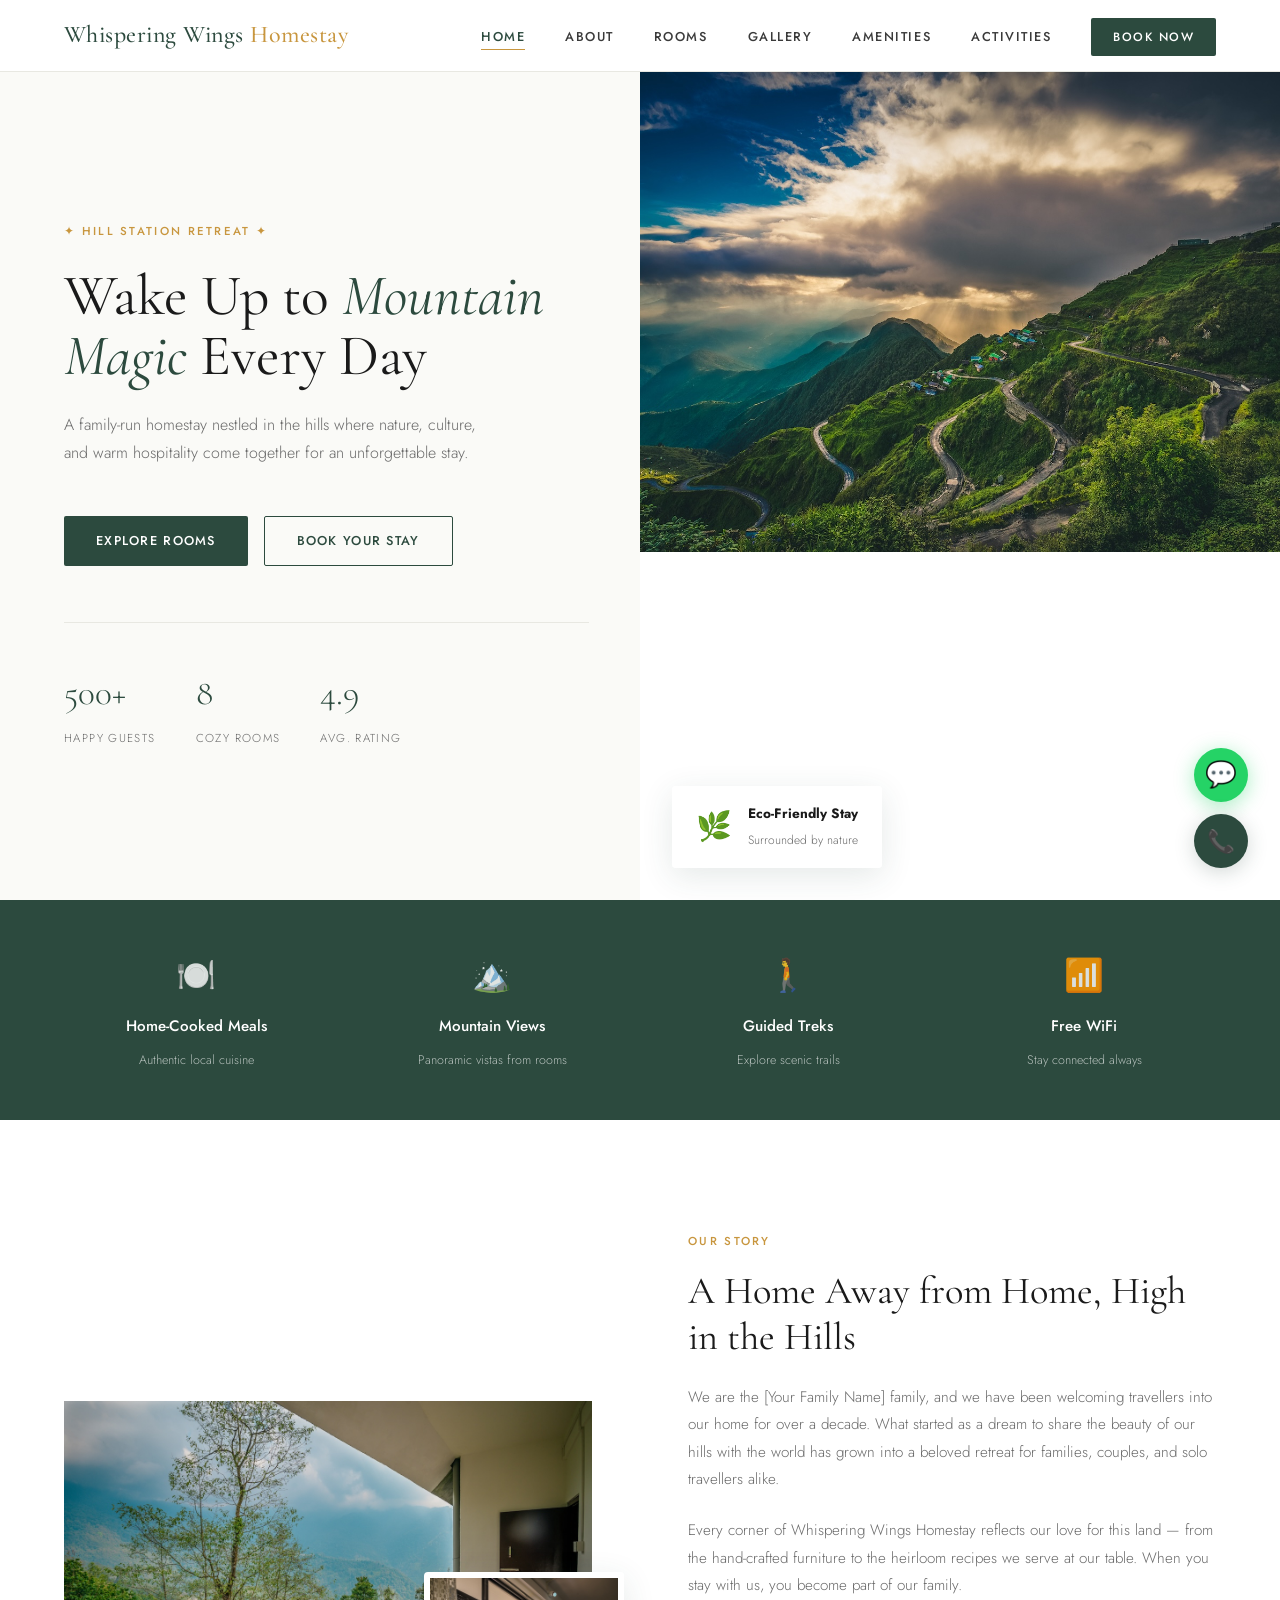
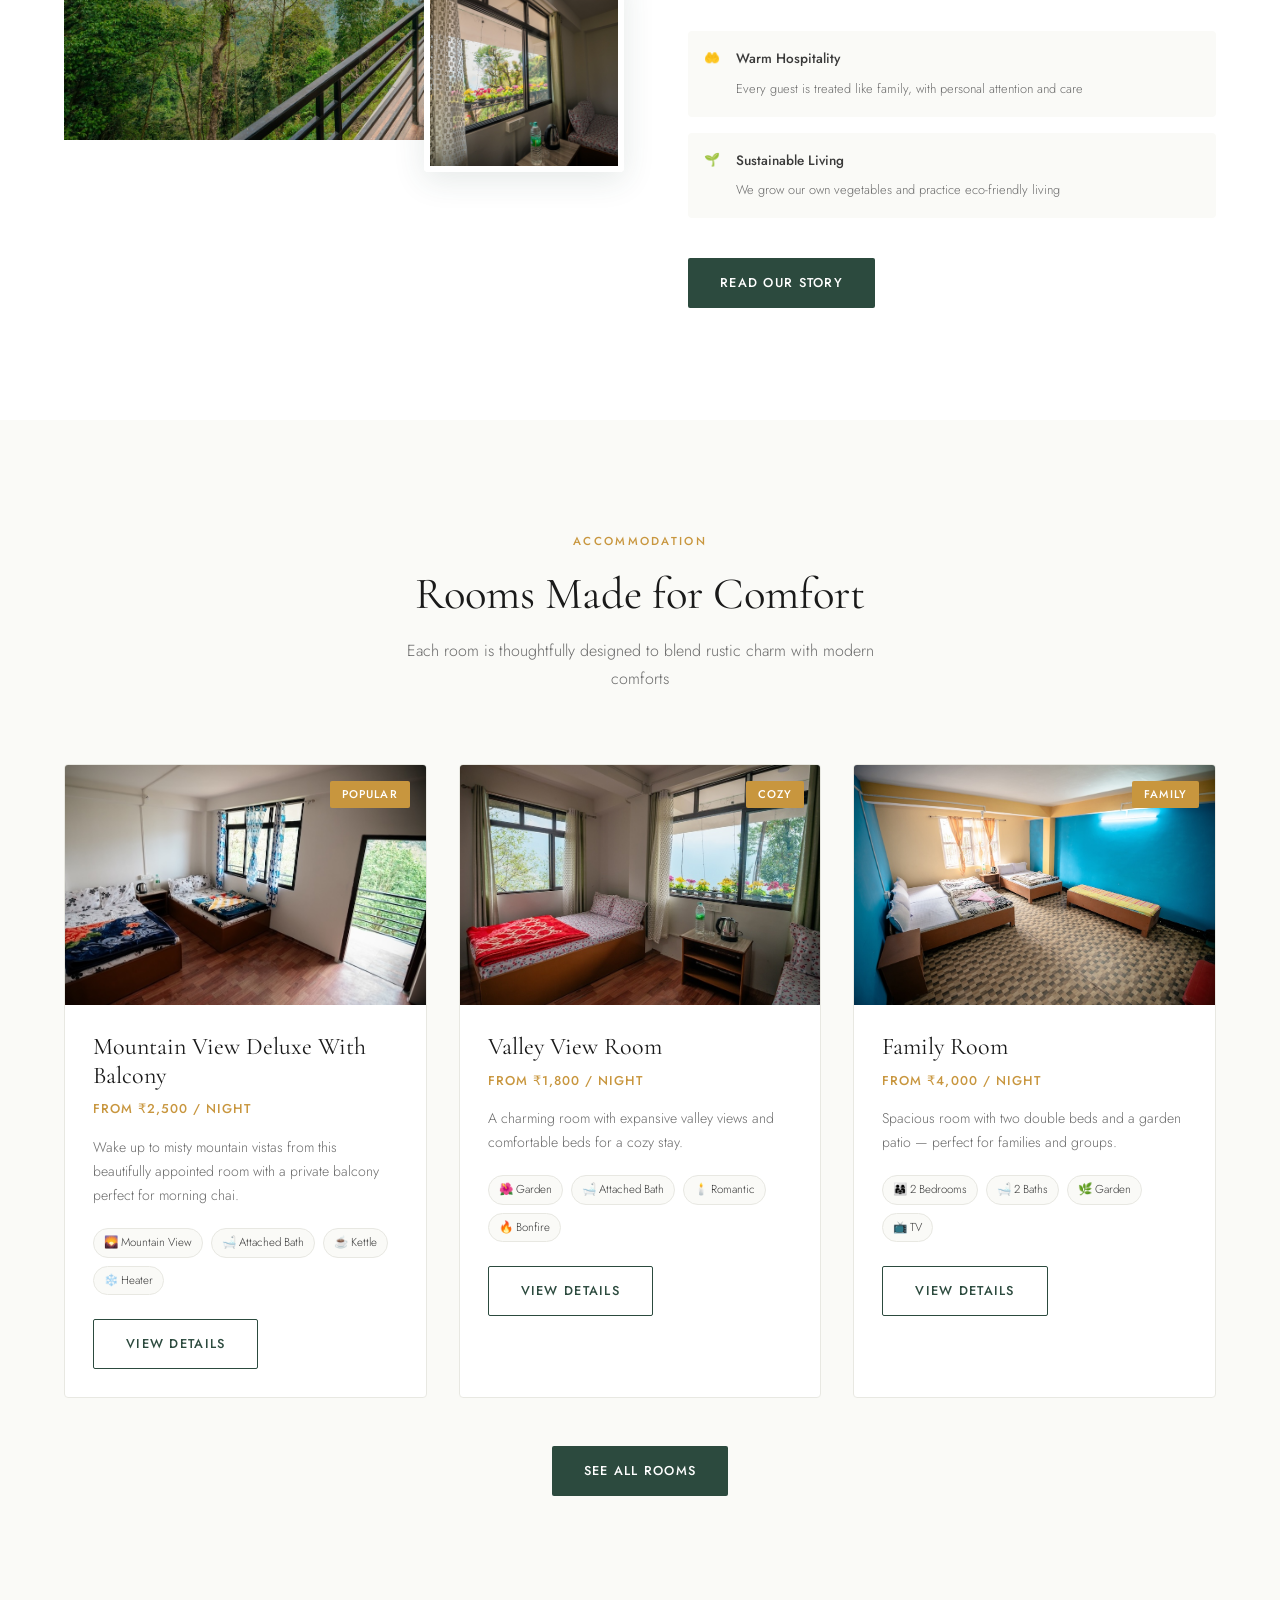
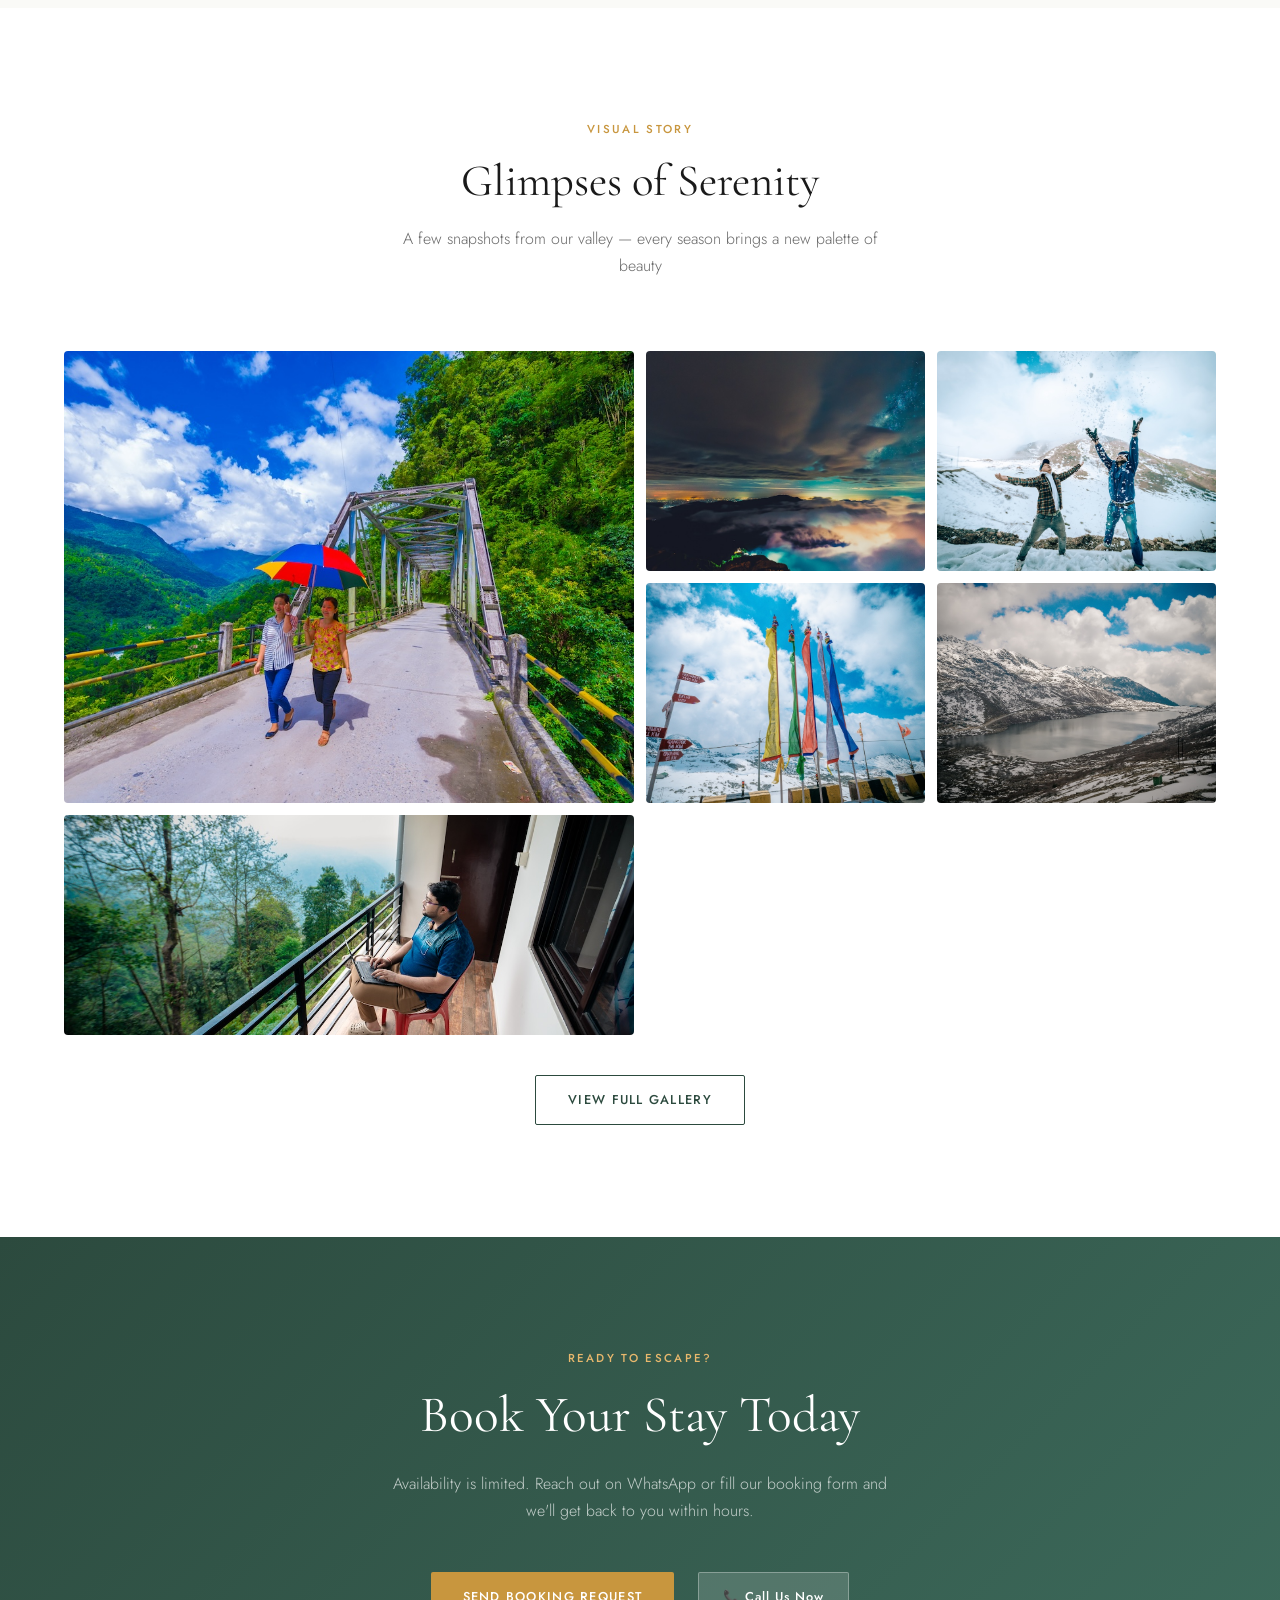
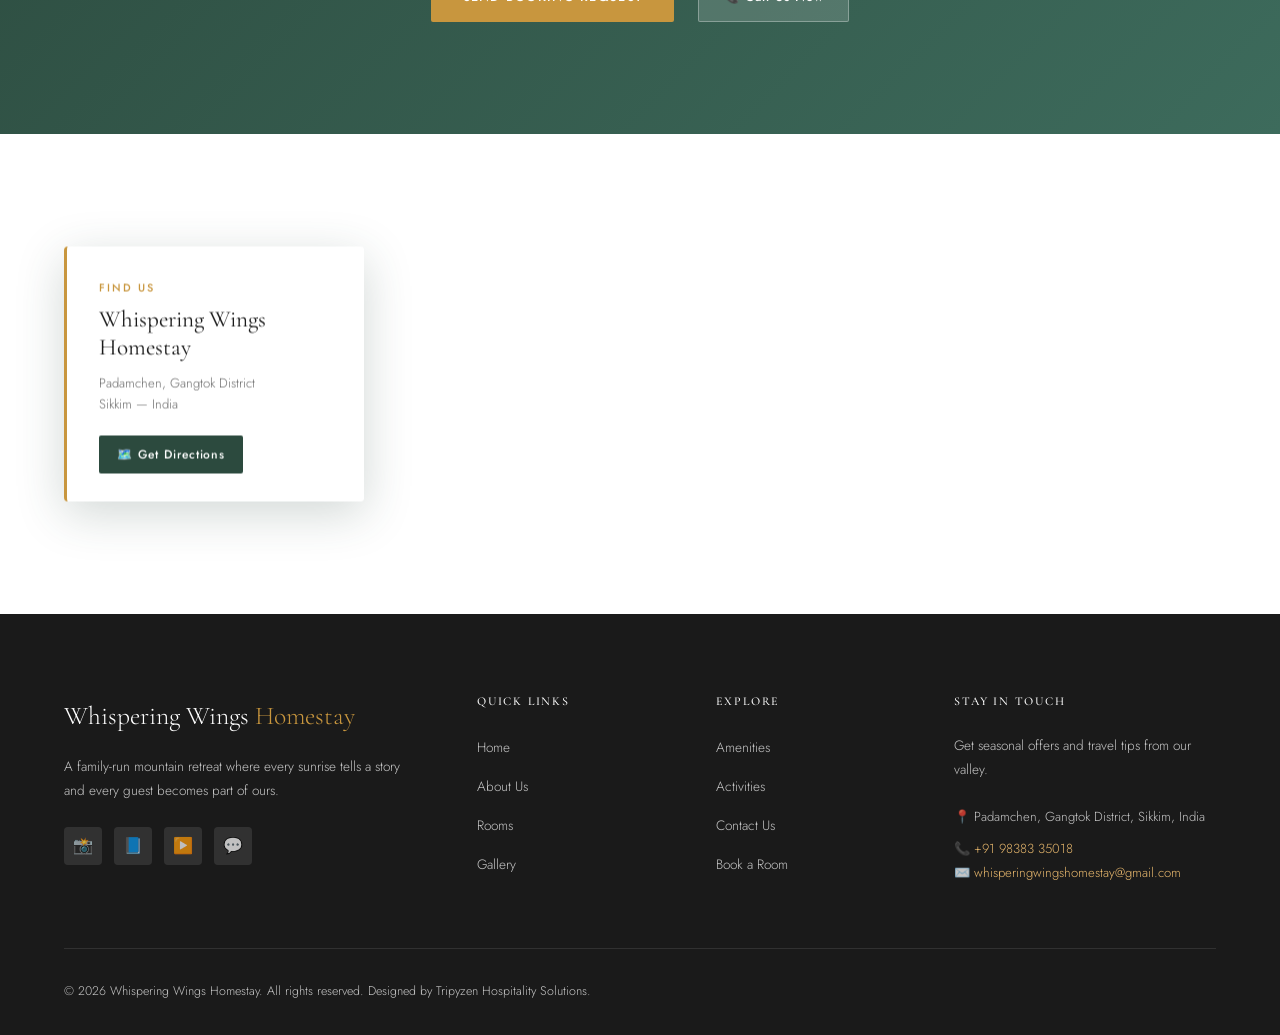
==== index.html @ ed96556e "Update index.html" ====
<!DOCTYPE html>
<html lang="en">
<head>
  <meta charset="UTF-8" />
  <meta name="viewport" content="width=device-width, initial-scale=1.0" />
  <title>Whispering Wings Homestay — Your Home in the Hills</title>
  <meta name="description" content="Experience the magic of hill living at Whispering Wings Homestay. Cozy rooms, home-cooked meals, and breathtaking mountain views await you." />
  <meta name="keywords" content="homestay, hill station, mountain accommodation, nature stay, peaceful getaway" />
  <meta property="og:title" content="Whispering Wings Homestay" />
  <meta property="og:description" content="Your perfect mountain escape. Authentic, warm, and unforgettable." />
  <link rel="stylesheet" href="css/style.css" /> 
  <link rel="icon" href="data:image/svg+xml,<svg xmlns='http://www.w3.org/2000/svg' viewBox='0 0 100 100'><text y='.9em' font-size='90'>🌿</text></svg>" />
  <!-- Leaflet CSS -->
  <link rel="stylesheet" href="https://unpkg.com/leaflet@1.9.4/dist/leaflet.css" />

  <style>
    /* ── MAP SECTION ── */
    .map-section {
      position: relative;
    }

    #homestay-map {
      width: 100%;
      height: 480px;
      display: block;
      z-index: 1;
    }

    /* Custom map overlay card */
    .map-info-card {
      position: absolute;
      top: 50%;
      left: 5%;
      transform: translateY(-50%);
      z-index: 800;
      background: rgba(255, 255, 255, 0.97);
      backdrop-filter: blur(12px);
      border-radius: 4px;
      padding: 2rem 2rem 1.75rem;
      box-shadow: 0 12px 48px rgba(44, 74, 62, 0.22);
      max-width: 300px;
      border-left: 3px solid #C8963E;
    }

    .map-info-card .eyebrow {
      font-size: 0.68rem;
      font-weight: 500;
      letter-spacing: 0.18em;
      text-transform: uppercase;
      color: #C8963E;
      margin-bottom: 0.6rem;
      display: block;
    }

    .map-info-card h3 {
      font-family: 'Cormorant Garamond', Georgia, serif;
      font-size: 1.45rem;
      color: #1A1A1A;
      margin-bottom: 0.6rem;
      line-height: 1.2;
    }

    .map-info-card p {
      font-size: 0.82rem;
      color: #6A6A6A;
      line-height: 1.65;
      margin-bottom: 1.25rem;
    }

    .map-directions-btn {
      display: inline-flex;
      align-items: center;
      gap: 0.4rem;
      background: #2C4A3E;
      color: white;
      padding: 9px 18px;
      border-radius: 2px;
      font-size: 0.75rem;
      font-weight: 500;
      letter-spacing: 0.08em;
      text-decoration: none;
      transition: background 0.2s, transform 0.2s;
    }
    .map-directions-btn:hover {
      background: #3D6B5C;
      transform: translateY(-1px);
    }

    /* Leaflet custom marker popup */
    .leaflet-popup-content-wrapper {
      border-radius: 4px !important;
      box-shadow: 0 8px 32px rgba(44,74,62,0.18) !important;
      padding: 0 !important;
    }
    .leaflet-popup-content {
      margin: 0 !important;
    }
    .custom-popup {
      padding: 1rem 1.25rem;
      font-family: 'Jost', sans-serif;
      min-width: 180px;
    }
    .custom-popup strong {
      display: block;
      font-size: 0.88rem;
      color: #2C4A3E;
      margin-bottom: 0.2rem;
    }
    .custom-popup span {
      font-size: 0.78rem;
      color: #6A6A6A;
    }
    .leaflet-popup-tip {
      background: white !important;
    }

    /* Tile filter for a warm, muted look */
    .leaflet-tile {
      filter: saturate(0.75) brightness(1.04) sepia(0.08);
    }

    @media (max-width: 600px) {
      #homestay-map { height: 420px; }
      .map-info-card {
        display: none;
        /*top: auto;
        bottom: 1.25rem;
        left: 50%;
        transform: translateX(-50%);
        max-width: calc(100% - 2.5rem);
        padding: 1.25rem 1.25rem 1.1rem;*/
      }
    }

    /* =====================================
      FIX ABOUT-ACCENT OVERFLOW ON MOBILE
      Add below your existing CSS
    ===================================== */

    @media (max-width: 900px){

      .about-grid{
        overflow:hidden;
      }

      .about-visual{
        position:relative;
        overflow:hidden;
      }

      .about-accent{
        right:1rem;          /* pull inside container */
        bottom:1rem;
        width:140px;
        height:140px;
        border-width:4px;
      }

    }

    @media (max-width: 700px){

      .about-accent{
        right:0.75rem;
        bottom:0.75rem;
        width:110px;
        height:110px;
      }

      .about-img-main,
      .about-visual img:first-child,
      .about-img-ph{
        height:380px;
        object-fit:cover;
      }

    }

    @media (max-width: 420px){

      .about-accent{
        width:95px;
        height:95px;
        right:0.5rem;
        bottom:0.5rem;
      }

    }
  </style>
</head>
<body>

<!-- NAV -->
<nav class="nav" id="main-nav">
  <a href="index.html" class="nav-logo">Whispering Wings <span>Homestay</span></a>
  <ul class="nav-links">
    <li><a href="index.html">Home</a></li>
    <li><a href="about.html">About</a></li>
    <li><a href="rooms.html">Rooms</a></li>
    <li><a href="gallery.html">Gallery</a></li>
    <li><a href="amenities.html">Amenities</a></li>
    <!-- <li><a href="reviews.html">Reviews</a></li> -->
    <li><a href="activities.html">Activities</a></li>
    <li><a href="contact.html" class="nav-cta">Book Now</a></li>
  </ul>
  <div class="hamburger" id="hamburger"><span></span><span></span><span></span></div>
</nav>

<div class="mobile-menu" id="mobile-menu">
  <a href="index.html">Home</a>
  <a href="about.html">About</a>
  <a href="rooms.html">Rooms</a>
  <a href="gallery.html">Gallery</a>
  <a href="amenities.html">Amenities</a>
  <!-- <a href="reviews.html">Reviews</a> -->
  <a href="activities.html">Activities</a>
  <a href="contact.html" class="mobile-cta">Book Now</a>
</div>

<!-- HERO -->
<section class="hero">
  <div class="hero-content">
    <p class="hero-eyebrow fade-up">✦ Hill Station Retreat ✦</p>
    <h1 class="hero-title fade-up fade-up-d1">
      Wake Up to <em>Mountain Magic</em> Every Day
    </h1>
    <p class="hero-subtitle fade-up fade-up-d2">
      A family-run homestay nestled in the hills where nature, culture, and warm hospitality come together for an unforgettable stay.
    </p>
    <div class="hero-actions fade-up fade-up-d3">
      <a href="rooms.html" class="btn-primary">Explore Rooms</a>
      <a href="contact.html" class="btn-outline">Book Your Stay</a>
    </div>
    <div class="hero-stats fade-up fade-up-d4">
      <div>
        <span class="hero-stat-num" data-count="500" data-suffix="+">500+</span>
        <span class="hero-stat-label">Happy Guests</span>
      </div>
      <div>
        <span class="hero-stat-num" data-count="8" data-suffix="">8</span>
        <span class="hero-stat-label">Cozy Rooms</span>
      </div>
      <div>
        <span class="hero-stat-num" data-count="4" data-suffix=".9">4.9</span>
        <span class="hero-stat-label">Avg. Rating</span>
      </div>
    </div>
  </div>
  <div class="hero-visual">
    <img src="images/AYN8872_small.jpg"></img>
    <!-- <div class="hero-img-placeholder">
      <span class="ph-icon">🏡</span>
      <p>HERO PHOTO — Add your best property shot here</p>
      <p style="font-size:0.72rem;opacity:0.4;">Recommended: 1200×900px landscape</p>
    </div> -->
    <div class="hero-badge">
      <span class="hero-badge-icon">🌿</span>
      <div class="hero-badge-text">
        <strong>Eco-Friendly Stay</strong>
        <span>Surrounded by nature</span>
      </div>
    </div>
  </div>
</section>

<!-- FEATURES STRIP -->
<div class="features-strip">
  <div class="features-grid">
    <div class="feature-item">
      <div class="f-icon">🍽️</div>
      <strong>Home-Cooked Meals</strong>
      <span>Authentic local cuisine</span>
    </div>
    <div class="feature-item">
      <div class="f-icon">🏔️</div>
      <strong>Mountain Views</strong>
      <span>Panoramic vistas from rooms</span>
    </div>
    <div class="feature-item">
      <div class="f-icon">🚶</div>
      <strong>Guided Treks</strong>
      <span>Explore scenic trails</span>
    </div>
    <div class="feature-item">
      <div class="f-icon">📶</div>
      <strong>Free WiFi</strong>
      <span>Stay connected always</span>
    </div>
  </div>
</div>

<!-- ABOUT SNIPPET -->
<section class="section">
  <div class="about-grid container">
    <div class="about-visual reveal">
      <img src="images/DSC_1770_small.jpg"></img>
      <div class="about-accent">
       <div class="about-accent-ph">
          <img src="images/BALCONY_VIEW_small.jpg"></img>
        </div>
      </div>
    </div>
    <div class="about-content reveal">
      <span class="section-eyebrow">Our Story</span>
      <h2>A Home Away from Home, High in the Hills</h2>
      <p>We are the [Your Family Name] family, and we have been welcoming travellers into our home for over a decade. What started as a dream to share the beauty of our hills with the world has grown into a beloved retreat for families, couples, and solo travellers alike.</p>
      <p>Every corner of Whispering Wings Homestay reflects our love for this land — from the hand-crafted furniture to the heirloom recipes we serve at our table. When you stay with us, you become part of our family.</p>
      <div class="about-values">
        <div class="about-value">
          <span class="about-value-icon">🤲</span>
          <div>
            <strong>Warm Hospitality</strong>
            <span>Every guest is treated like family, with personal attention and care</span>
          </div>
        </div>
        <div class="about-value">
          <span class="about-value-icon">🌱</span>
          <div>
            <strong>Sustainable Living</strong>
            <span>We grow our own vegetables and practice eco-friendly living</span>
          </div>
        </div>
      </div>
      <div style="margin-top:2.5rem;">
        <a href="about.html" class="btn-primary">Read Our Story</a>
      </div>
    </div>
  </div>
</section>

<!-- ROOMS PREVIEW -->
<section class="section section-alt">
  <div class="container">
    <div class="section-header reveal">
      <span class="section-eyebrow">Accommodation</span>
      <h2 class="section-title">Rooms Made for Comfort</h2>
      <p class="section-subtitle">Each room is thoughtfully designed to blend rustic charm with modern comforts</p>
    </div>
    <div class="rooms-grid">
      <div class="room-card reveal">
        <div class="room-img">
          <div class="room-placeholder">
            <!-- <span class="ph-icon">🛏️</span> -->
            <img src="images/DSC_1753_small.jpg"></img>
            <!-- <p>ROOM PHOTO</p> -->
          </div>
          <span class="room-tag">Popular</span>
        </div>
        <div class="room-info">
          <h3>Mountain View Deluxe With Balcony</h3>
          <p class="room-price">FROM ₹2,500 / NIGHT</p>
          <p>Wake up to misty mountain vistas from this beautifully appointed room with a private balcony perfect for morning chai.</p>
          <div class="room-amenities">
            <span>🌄 Mountain View</span><span>🛁 Attached Bath</span><span>☕ Kettle</span><span>❄️ Heater</span>
          </div>
          <a href="rooms.html" class="btn-outline">View Details</a>
        </div>
      </div>
      <div class="room-card reveal">
        <div class="room-img">
          <div class="room-placeholder">
            <!-- <span class="ph-icon">🛏️</span>
            <p>ROOM PHOTO</p> -->
            <img src="images/DSC_1723_small.jpg"></img>
          </div>
          <span class="room-tag">Cozy</span>
        </div>
        <div class="room-info">
          <h3>Valley View Room</h3>
          <p class="room-price">FROM ₹1,800 / NIGHT</p>
          <p>A charming room with expansive valley views and comfortable beds for a cozy stay.</p>
          <div class="room-amenities">
            <span>🌺 Garden</span><span>🛁 Attached Bath</span><span>🕯️ Romantic</span><span>🔥 Bonfire</span>
          </div>
          <a href="rooms.html" class="btn-outline">View Details</a>
        </div>
      </div>
      <div class="room-card reveal">
        <div class="room-img">
          <div class="room-placeholder">
            <!-- <span class="ph-icon">🛏️</span><p>ROOM PHOTO</p> -->
            <img src="images/DSC_1641_small.jpg"></img>
          </div>
          <span class="room-tag">Family</span>
        </div>
        <div class="room-info">
          <h3>Family Room</h3>
          <p class="room-price">FROM ₹4,000 / NIGHT</p>
          <p>Spacious room with two double beds and a garden patio — perfect for families and groups.</p>
          <div class="room-amenities">
            <span>👨‍👩‍👧 2 Bedrooms</span><span>🛁 2 Baths</span><span>🌿 Garden</span><span>📺 TV</span>
          </div>
          <a href="rooms.html" class="btn-outline">View Details</a>
        </div>
      </div>
      
    </div>
    <div style="text-align:center; margin-top:3rem;">
      <a href="rooms.html" class="btn-primary">See All Rooms</a>
    </div>
  </div>
</section>

<!-- GALLERY PREVIEW -->
<section class="section">
  <div class="container">
    <div class="section-header reveal">
      <span class="section-eyebrow">Visual Story</span>
      <h2 class="section-title">Glimpses of Serenity</h2>
      <p class="section-subtitle">A few snapshots from our valley — every season brings a new palette of beauty</p>
    </div>
    <div class="gallery-grid">
      <div class="gallery-item">
        <div class="gallery-ph">
          <!-- <span class="ph-icon">🌄</span><p>HERO LANDSCAPE</p> -->
          <img src ="images/gallery/AYN8472_small.jpg.jpeg" />
        </div>
        <div class="gallery-overlay">
          <span class="gallery-overlay-icon">🔍</span>
        </div>
      </div>
      <div class="gallery-item">
        <div class="gallery-ph">
          <!-- <span class="ph-icon">🏡</span><p>PROPERTY EXTERIOR</p> -->
          <img src ="images/gallery/AYN8914_small.jpg.jpeg" />
        </div>
        <div class="gallery-overlay"><span class="gallery-overlay-icon">🔍</span></div>
      </div>
      <div class="gallery-item">
        <div class="gallery-ph">
          <!-- <span class="ph-icon">🛏️</span><p>ROOM INTERIOR</p> -->
          <img src ="images/gallery/DSC_1856_small.jpg.jpeg" />
        </div>
        <div class="gallery-overlay"><span class="gallery-overlay-icon">🔍</span></div>
      </div>
      <div class="gallery-item">
        <div class="gallery-ph">
          <!-- <span class="ph-icon">🍽️</span><p>FOOD & DINING</p> -->
          <img src ="images/gallery/DSC_1906_small.jpg.jpeg" />
        </div>
        <div class="gallery-overlay"><span class="gallery-overlay-icon">🔍</span></div>
      </div>
      <div class="gallery-item">
        <div class="gallery-ph">
          <!-- <span class="ph-icon">🌿</span><p>GARDEN & NATURE</p> -->
          <img src ="images/gallery/elephant lake or kupup lake_small.jpg.jpeg" />
        </div>
        <div class="gallery-overlay"><span class="gallery-overlay-icon">🔍</span></div>
      </div>
      <div class="gallery-item">
        <div class="gallery-ph">
          <!-- <span class="ph-icon">🌅</span><p>SUNSET VIEW</p> -->
          <img src ="images/gallery/WORK FROM MOUNTAINS_small.jpg.jpeg" />
        </div>
        <div class="gallery-overlay"><span class="gallery-overlay-icon">🔍</span></div>
      </div>
    </div>
    <div style="text-align:center; margin-top:2.5rem;">
      <a href="gallery.html" class="btn-outline">View Full Gallery</a>
    </div>
  </div>
</section>

<!-- VIDEO SECTION -->
<!-- <section class="video-section">
  <div class="video-header reveal">
    <span class="section-eyebrow">Experience Us</span>
    <h2 class="section-title">See the Magic for Yourself</h2>
    <p class="section-subtitle">Watch our property tour and guest experiences — let the views speak for themselves</p>
  </div>
  <div class="video-grid container" style="margin-top:3rem;">
    <div class="video-item reveal" onclick="openVideo('YOUR_YOUTUBE_VIDEO_URL_HERE')">
      <div class="video-thumb" style="min-height:340px;">
        <div class="play-btn">▶</div>
        <span class="video-label">PROPERTY TOUR VIDEO THUMBNAIL</span>
      </div>
      <div class="video-title">🎬 Full Property Tour — Whispering Wings Homestay</div>
    </div>
    <div class="video-item reveal" onclick="openVideo('YOUR_YOUTUBE_VIDEO_URL_HERE')">
      <div class="video-thumb">
        <div class="play-btn" style="width:48px;height:48px;font-size:1.1rem;">▶</div>
        <span class="video-label" style="font-size:0.65rem;">GUEST TESTIMONIAL</span>
      </div>
      <div class="video-title">💬 Guest Experience Stories</div>
    </div>
    <div class="video-item reveal" onclick="openVideo('YOUR_YOUTUBE_VIDEO_URL_HERE')">
      <div class="video-thumb">
        <div class="play-btn" style="width:48px;height:48px;font-size:1.1rem;">▶</div>
        <span class="video-label" style="font-size:0.65rem;">TREKKING VIDEO</span>
      </div>
      <div class="video-title">🏔️ Trekking & Activities</div>
    </div>
    <div class="video-item reveal" onclick="openVideo('YOUR_YOUTUBE_VIDEO_URL_HERE')">
      <div class="video-thumb">
        <div class="play-btn" style="width:48px;height:48px;font-size:1.1rem;">▶</div>
        <span class="video-label" style="font-size:0.65rem;">SEASONAL REEL</span>
      </div>
      <div class="video-title">🌸 Seasons of the Valley</div>
    </div>
  </div>
</section> -->

<!-- REVIEW SNIPPET -->
<!-- <section class="section section-alt">
  <div class="container">
    <div class="section-header reveal">
      <span class="section-eyebrow">Testimonials</span>
      <h2 class="section-title">What Our Guests Say</h2>
    </div>
    <div class="reviews-grid">
      <div class="review-card reveal">
        <div class="stars">★★★★★</div>
        <p class="review-text">Absolutely magical. The views from our room took our breath away every single morning. The family was incredibly warm and the food was some of the best we've had anywhere in India.</p>
        <div class="review-author">
          <div class="reviewer-avatar">P</div>
          <div>
            <div class="reviewer-name">Priya & Rahul Sharma</div>
            <div class="reviewer-location">📍 Mumbai</div>
          </div>
        </div>
      </div>
      <div class="rating-summary reveal">
        <div class="big-num">4.9</div>
        <div class="stars">★★★★★</div>
        <p>Average Rating</p>
        <p style="margin-top:0.5rem; font-size:0.8rem;">Based on 200+ reviews across Google, TripAdvisor & Booking.com</p>
        <a href="reviews.html" class="btn-outline" style="margin-top:1.5rem; border-color:rgba(255,255,255,0.4); color:white;">Read All Reviews</a>
      </div>
      <div class="review-card reveal">
        <div class="stars">★★★★★</div>
        <p class="review-text">We've stayed at many homestays but this one stands apart. The peace, the food, the hosts — everything was perfect. Already planning our next visit. This place has our hearts!</p>
        <div class="review-author">
          <div class="reviewer-avatar">A</div>
          <div>
            <div class="reviewer-name">Arun Krishnamurthy</div>
            <div class="reviewer-location">📍 Bangalore</div>
          </div>
        </div>
      </div>
    </div>
  </div>
</section> -->

<!-- CTA SECTION -->
<section class="section" style="background: linear-gradient(135deg, var(--forest) 0%, var(--forest-light) 100%); text-align:center;">
  <div class="container">
    <span class="section-eyebrow" style="color:var(--gold-light);">Ready to Escape?</span>
    <h2 class="section-title" style="color:white; font-size: clamp(2.2rem, 4vw, 3.5rem); margin-bottom:1.5rem;">Book Your Stay Today</h2>
    <p style="color:rgba(255,255,255,0.7); max-width:500px; margin:0 auto 3rem; font-size:1rem;">Availability is limited. Reach out on WhatsApp or fill our booking form and we'll get back to you within hours.</p>
    <div style="display:flex; gap:1.5rem; justify-content:center; flex-wrap:wrap;">
      <a href="contact.html" class="btn-primary" style="background:var(--gold); border-color:var(--gold);">Send Booking Request</a>
      <a href="tel:+919838335018" class="wa-btn" style="background:rgba(255,255,255,0.15); border:1px solid rgba(255,255,255,0.3);">📞 Call Us Now</a>
    </div>
  </div>
</section>

<!-- MAP -->
<!-- <section class="map-section">
  <div class="map-placeholder" onclick="window.open('https://maps.google.com/?q=YOUR+HOMESTAY+LOCATION', '_blank')">
    <span class="map-pin-icon">📍</span>
    <h3>Find Us on the Map</h3>
    <p>Padamchen, Gangtok District, Sikkim — India</p>
    <a href="https://maps.google.com/?q=YOUR+HOMESTAY+LOCATION" target="_blank">Open in Google Maps →</a>
    <p style="font-size:0.72rem; margin-top:0.5rem; opacity:0.45;">Click to open directions · Replace this with an embedded Google Map</p>
  </div>
</section> -->


<!-- ═══════════════════════════════════════════════
     OPENSTREETMAP — replace lat/lng with your real coords
     Current placeholder: Himalayan foothills, Uttarakhand
     ═══════════════════════════════════════════════ -->
<section class="map-section">
  <div id="homestay-map"></div>

  <div class="map-info-card">
    <span class="eyebrow">Find Us</span>
    <h3>Whispering Wings Homestay</h3>
    <p>
      Padamchen, Gangtok District<br>
      Sikkim — India
    </p>
    <a
      class="map-directions-btn"
      href="https://www.openstreetmap.org/directions?to=27.211920,88.620641"
      target="_blank"
      rel="noopener"
    >
      🗺️ Get Directions
    </a>
  </div>
</section>

<!-- FOOTER -->
<footer>
  <div class="footer-grid">
    <div class="footer-brand">
      <div class="logo">Whispering Wings <span>Homestay</span></div>
      <p>A family-run mountain retreat where every sunrise tells a story and every guest becomes part of ours.</p>
      <div class="social-links">
        <a href="https://instagram.com/YOURHANDLE" class="social-link" target="_blank" title="Instagram">📸</a>
        <a href="https://facebook.com/YOURPAGE" class="social-link" target="_blank" title="Facebook">📘</a>
        <a href="https://youtube.com/@YOURCHANNEL" class="social-link" target="_blank" title="YouTube">▶️</a>
        <a href="https://wa.me/919838335018" class="social-link" target="_blank" title="WhatsApp">💬</a>
      </div>
    </div>
    <div class="footer-col">
      <h4>Quick Links</h4>
      <ul>
        <li><a href="index.html">Home</a></li>
        <li><a href="about.html">About Us</a></li>
        <li><a href="rooms.html">Rooms</a></li>
        <li><a href="gallery.html">Gallery</a></li>
      </ul>
    </div>
    <div class="footer-col">
      <h4>Explore</h4>
      <ul>
        <!-- <li><a href="reviews.html">Guest Reviews</a></li> -->
        <li><a href="amenities.html">Amenities</a></li>
        <li><a href="activities.html">Activities</a></li>
        <li><a href="contact.html">Contact Us</a></li>
        <li><a href="contact.html">Book a Room</a></li>
      </ul>
    </div>
    <div class="footer-col footer-newsletter">
      <h4>Stay in Touch</h4>
      <p>Get seasonal offers and travel tips from our valley.</p>
      <!-- <div class="newsletter-form">
        <input type="email" placeholder="your@email.com" />
        <button>Join</button>
      </div> -->
      <div style="margin-top:1.5rem; font-size:0.82rem; line-height:1.8;">
        <div>📍 Padamchen, Gangtok District, Sikkim, India</div>
        <div style="margin-top:0.5rem;">📞 <a href="tel:+919838335018" style="color:var(--gold-light);">+91 98383 35018</a></div>
        <div>✉️ <a href="mailto:whisperingwingshomestay@gmail.com" style="color:var(--gold-light);">whisperingwingshomestay@gmail.com</a></div>
      </div>
    </div>
  </div>
  <div class="footer-bottom">
    <p>© 2026 Whispering Wings Homestay. All rights reserved. Designed by <a href="mailto:tripyzen@gmail.com">Tripyzen Hospitality Solutions.</a></p>
    <!-- <div class="footer-bottom-links">
      <a href="#">Privacy Policy</a>
      <a href="#">Terms of Stay</a>
    </div> -->
  </div>
</footer>

<!-- FLOATING BUTTONS -->
<div class="float-actions">
  <a href="https://wa.me/919838335018?text=Hello!%20I%20would%20like%20to%20book%20a%20stay%20at%20Serene%20Valley%20Homestay." class="float-wa" target="_blank" title="Chat on WhatsApp">💬</a>
  <a href="tel:+919838335018" class="float-call" title="Call Us">📞</a>
</div>

<!-- LIGHTBOX -->
<div class="lightbox" id="lightbox">
  <button class="lightbox-close" onclick="closeLightbox()">✕</button>
  <div class="lightbox-content">
    <img class="lb-img" src="" alt="" style="display:none;" />
    <div class="lightbox-ph">
      <span style="font-size:4rem; opacity:0.5;">🖼️</span>
      <p style="color:var(--forest); font-size:0.9rem;">Your photo will display here</p>
    </div>
  </div>
</div>

<!-- VIDEO MODAL -->
<div id="video-modal" style="display:none; position:fixed; inset:0; z-index:9999; background:rgba(0,0,0,0.92); align-items:center; justify-content:center;">
  <button onclick="closeVideo()" style="position:fixed; top:1.5rem; right:1.5rem; background:none; border:none; color:white; font-size:2rem; cursor:pointer; opacity:0.7;">✕</button>
  <div style="width:min(90vw, 900px); aspect-ratio:16/9;">
    <iframe width="100%" height="100%" frameborder="0" allow="autoplay; fullscreen" allowfullscreen style="border-radius:4px;"></iframe>
  </div>
</div>

<script src="js/main.js"></script>
<!-- Leaflet JS -->
<script src="https://unpkg.com/leaflet@1.9.4/dist/leaflet.js"></script>
<script>
  // ─────────────────────────────────────────────
  // 📍 UPDATE THESE COORDINATES TO YOUR REAL LOCATION
  //    Example below: Rishikesh area, Uttarakhand
  // ─────────────────────────────────────────────
  const LAT  = 27.211920;
  const LNG  = 88.620641;
  const ZOOM = 13;

  // Custom forest-green pin using SVG
  const pinIcon = L.divIcon({
    className: '',
    html: `
      <svg width="38" height="52" viewBox="0 0 38 52" xmlns="http://www.w3.org/2000/svg">
        <filter id="drop-shadow">
          <feDropShadow dx="0" dy="3" stdDeviation="3" flood-color="rgba(44,74,62,0.35)"/>
        </filter>
        <g filter="url(#drop-shadow)">
          <path d="M19 2C10.716 2 4 8.716 4 17c0 11.25 15 31 15 31s15-19.75 15-31C34 8.716 27.284 2 19 2z"
                fill="#2C4A3E" stroke="white" stroke-width="1.5"/>
        </g>
        <circle cx="19" cy="17" r="6.5" fill="white" opacity="0.95"/>
        <text x="19" y="21" text-anchor="middle" font-size="9" fill="#2C4A3E">🌿</text>
      </svg>`,
    iconSize:   [38, 52],
    iconAnchor: [19, 52],
    popupAnchor:[0, -54]
  });

  // Initialise map
  const map = L.map('homestay-map', {
    center: [LAT, LNG],
    zoom:    ZOOM,
    zoomControl: false,
    scrollWheelZoom: false
  });

  // Zoom control — bottom right, away from the info card
  L.control.zoom({ position: 'bottomright' }).addTo(map);

  // OpenStreetMap tile layer (free, no API key needed)
  L.tileLayer('https://{s}.tile.openstreetmap.org/{z}/{x}/{y}.png', {
    attribution: '© <a href="https://www.openstreetmap.org/copyright">OpenStreetMap</a> contributors',
    maxZoom: 19
  }).addTo(map);

  // Marker + popup
  const marker = L.marker([LAT, LNG], { icon: pinIcon }).addTo(map);

  marker.bindPopup(`
    <div class="custom-popup">
      <strong>🌿 Whispering Wings Homestay</strong>
      <span>Padamchen, Gangtok District, Sikkim</span>
    </div>
  `, {
    offset: [0, -4],
    maxWidth: 220
  });

  // Open popup by default
  marker.openPopup();

  // Re-enable scroll zoom only after user clicks the map
  map.once('click', () => map.scrollWheelZoom.enable());
</script>
</body>
</html>
---- css/style.css ----
@import url('https://fonts.googleapis.com/css2?family=Cormorant+Garamond:ital,wght@0,300;0,400;0,500;0,600;1,300;1,400&family=Jost:wght@300;400;500;600&display=swap');

:root {
  --cream: #FAFAF7;
  --white: #FFFFFF;
  --forest: #2C4A3E;
  --forest-light: #3D6B5C;
  --gold: #C8963E;
  --gold-light: #E8B86D;
  --sage: #8FAF9F;
  --sage-light: #C5D8D0;
  --charcoal: #1A1A1A;
  --text: #3A3A3A;
  --text-light: #6A6A6A;
  --border: #E8E8E2;
  --shadow: rgba(44,74,62,0.12);
  --shadow-deep: rgba(44,74,62,0.22);
}

*, *::before, *::after { box-sizing: border-box; margin: 0; padding: 0; }

html { scroll-behavior: smooth; }

body {
  font-family: 'Jost', sans-serif;
  font-weight: 300;
  color: var(--text);
  background: var(--white);
  line-height: 1.7;
  overflow-x: hidden;
}

h1, h2, h3, h4 {
  font-family: 'Cormorant Garamond', serif;
  font-weight: 400;
  line-height: 1.2;
  color: var(--charcoal);
}

a { text-decoration: none; color: inherit; }
img { max-width: 100%; display: block; }
ul { list-style: none; }

/* ── NAV ── */
.nav {
  position: fixed; top: 0; left: 0; right: 0; z-index: 1000;
  padding: 0 5%;
  background: rgba(255,255,255,0.95);
  backdrop-filter: blur(12px);
  border-bottom: 1px solid var(--border);
  display: flex; align-items: center; justify-content: space-between;
  height: 72px;
  transition: box-shadow 0.3s;
}
.nav.scrolled { box-shadow: 0 4px 32px var(--shadow); }

.nav-logo {
  font-family: 'Cormorant Garamond', serif;
  font-size: 1.5rem;
  font-weight: 500;
  color: var(--forest);
  letter-spacing: 0.02em;
}
.nav-logo span { color: var(--gold); }

.nav-links {
  display: flex; gap: 2.5rem; align-items: center;
}
.nav-links a {
  font-size: 0.8rem;
  font-weight: 500;
  letter-spacing: 0.12em;
  text-transform: uppercase;
  color: var(--text);
  transition: color 0.2s;
  position: relative;
}
.nav-links a::after {
  content: ''; position: absolute; bottom: -4px; left: 0; right: 0;
  height: 1px; background: var(--gold);
  transform: scaleX(0); transition: transform 0.3s;
}
.nav-links a:hover { color: var(--forest); }
.nav-links a:hover::after { transform: scaleX(1); }
.nav-links a.active { color: var(--forest); }
.nav-links a.active::after { transform: scaleX(1); }

.nav-cta {
  background: var(--forest);
  color: var(--white) !important;
  padding: 10px 22px;
  border-radius: 2px;
  font-size: 0.75rem !important;
  letter-spacing: 0.1em;
  transition: background 0.2s !important;
}
.nav-cta:hover { background: var(--forest-light) !important; }
.nav-cta::after { display: none !important; }

.hamburger {
  display: none; flex-direction: column; gap: 5px;
  cursor: pointer; padding: 4px;
}
.hamburger span {
  width: 24px; height: 1.5px; background: var(--charcoal);
  transition: all 0.3s;
}
.hamburger.open span:nth-child(1) { transform: rotate(45deg) translate(4.5px, 4.5px); }
.hamburger.open span:nth-child(2) { opacity: 0; }
.hamburger.open span:nth-child(3) { transform: rotate(-45deg) translate(4.5px, -4.5px); }

.mobile-menu {
  display: none; position: fixed; top: 72px; left: 0; right: 0; bottom: 0;
  background: var(--white); z-index: 999;
  flex-direction: column; align-items: center; justify-content: flex-start; gap: 2rem;
  padding: 3rem 2rem 2rem;
  overflow-y: auto;
}
.mobile-menu.open { display: flex; }
.mobile-menu a {
  font-family: 'Cormorant Garamond', serif;
  font-size: 2rem; color: var(--charcoal);
  transition: color 0.2s;
}
.mobile-menu a:hover { color: var(--forest); }
.mobile-menu .mobile-cta {
  background: var(--forest); color: var(--white) !important;
  padding: 14px 40px; border-radius: 2px;
  font-family: 'Jost', sans-serif !important;
  font-size: 0.85rem !important;
  letter-spacing: 0.1em;
}

/* ── HERO ── */
.hero {
  min-height: 100vh;
  display: grid;
  grid-template-columns: 1fr 1fr;
  padding-top: 72px;
}
.hero-content {
  display: flex; flex-direction: column; justify-content: center;
  padding: 6% 8% 6% 10%;
  background: var(--cream);
}
.hero-eyebrow {
  font-size: 0.72rem; font-weight: 500; letter-spacing: 0.2em;
  text-transform: uppercase; color: var(--gold);
  margin-bottom: 1.5rem;
}
.hero-title {
  font-size: clamp(2.8rem, 4.5vw, 5rem);
  line-height: 1.05;
  color: var(--charcoal);
  margin-bottom: 1.5rem;
}
.hero-title em { color: var(--forest); font-style: italic; }
.hero-subtitle {
  font-size: 1rem; color: var(--text-light);
  max-width: 420px; margin-bottom: 3rem;
  line-height: 1.8;
}
.hero-actions { display: flex; gap: 1rem; flex-wrap: wrap; align-items: center; }

.btn-primary {
  background: var(--forest);
  color: var(--white);
  padding: 14px 32px;
  border-radius: 2px;
  font-size: 0.8rem;
  font-weight: 500;
  letter-spacing: 0.1em;
  text-transform: uppercase;
  transition: all 0.3s;
  display: inline-block;
  border: none; cursor: pointer;
}
.btn-primary:hover { background: var(--forest-light); transform: translateY(-2px); box-shadow: 0 8px 24px var(--shadow-deep); }

.btn-outline {
  border: 1px solid var(--forest);
  color: var(--forest);
  padding: 13px 32px;
  border-radius: 2px;
  font-size: 0.8rem;
  font-weight: 500;
  letter-spacing: 0.1em;
  text-transform: uppercase;
  transition: all 0.3s;
  display: inline-block;
}
.btn-outline:hover { background: var(--forest); color: var(--white); }

.hero-stats {
  display: flex; gap: 2.5rem; margin-top: 3.5rem;
  padding-top: 2.5rem; border-top: 1px solid var(--border);
}
.hero-stat-num {
  font-family: 'Cormorant Garamond', serif;
  font-size: 2.2rem; color: var(--forest); display: block;
}
.hero-stat-label { font-size: 0.72rem; letter-spacing: 0.12em; text-transform: uppercase; color: var(--text-light); }

.hero-visual {
  position: relative; overflow: hidden;
}
.hero-img-main {
  width: 100%; height: 100%;
  object-fit: cover;
}
.hero-img-placeholder {
  width: 100%; height: 100%; min-height: 600px;
  background: linear-gradient(135deg, var(--sage-light) 0%, var(--sage) 100%);
  display: flex; flex-direction: column; align-items: center; justify-content: center;
  gap: 1rem; color: var(--forest);
}
.hero-img-placeholder .ph-icon { font-size: 3.5rem; opacity: 0.5; }
.hero-img-placeholder p { font-size: 0.85rem; opacity: 0.6; letter-spacing: 0.1em; }

.hero-badge {
  position: absolute; bottom: 2rem; left: 2rem;
  background: rgba(255,255,255,0.95);
  backdrop-filter: blur(8px);
  padding: 1rem 1.5rem;
  border-radius: 4px;
  box-shadow: 0 8px 32px var(--shadow);
  display: flex; align-items: center; gap: 1rem;
}
.hero-badge-icon { font-size: 1.8rem; }
.hero-badge-text strong { display: block; font-size: 0.85rem; color: var(--charcoal); }
.hero-badge-text span { font-size: 0.75rem; color: var(--text-light); }

/* ── SECTIONS GENERAL ── */
.section { padding: 7rem 5%; }
.section-sm { padding: 4rem 5%; }
.section-alt { background: var(--cream); }
.container { max-width: 1200px; margin: 0 auto; }

.section-header { text-align: center; margin-bottom: 4.5rem; }
.section-eyebrow {
  font-size: 0.72rem; font-weight: 500; letter-spacing: 0.2em;
  text-transform: uppercase; color: var(--gold);
  margin-bottom: 1rem; display: block;
}
.section-title { font-size: clamp(2rem, 3.5vw, 3rem); margin-bottom: 1rem; }
.section-subtitle { font-size: 1rem; color: var(--text-light); max-width: 520px; margin: 0 auto; }

/* ── FEATURES STRIP ── */
.features-strip {
  background: var(--forest);
  padding: 3rem 5%;
}
.features-grid {
  max-width: 1200px; margin: 0 auto;
  display: grid; grid-template-columns: repeat(4, 1fr); gap: 2rem;
}
.feature-item { text-align: center; color: var(--white); }
.feature-item .f-icon { font-size: 2rem; margin-bottom: 0.75rem; opacity: 0.85; }
.feature-item strong { display: block; font-size: 0.95rem; font-weight: 500; margin-bottom: 0.3rem; }
.feature-item span { font-size: 0.78rem; opacity: 0.65; }

/* ── ROOMS ── */
.rooms-grid {
  display: grid; grid-template-columns: repeat(3, 1fr); gap: 2rem;
  max-width: 1200px; margin: 0 auto;
}
.room-card {
  border: 1px solid var(--border); border-radius: 4px; overflow: hidden;
  transition: all 0.4s; background: var(--white);
}
.room-card:hover { transform: translateY(-6px); box-shadow: 0 16px 48px var(--shadow-deep); }

.room-img {
  height: 240px; overflow: hidden; position: relative;
}
.room-img img { width: 100%; height: 100%; object-fit: cover; transition: transform 0.6s; }
.room-card:hover .room-img img { transform: scale(1.05); }

.room-placeholder {
  width: 100%; height: 100%;
  background: linear-gradient(135deg, var(--sage-light), var(--sage));
  display: flex; flex-direction: column; align-items: center; justify-content: center;
  gap: 0.5rem; color: var(--forest);
}
.room-placeholder .ph-icon { font-size: 2.5rem; opacity: 0.5; }
.room-placeholder p { font-size: 0.78rem; opacity: 0.55; letter-spacing: 0.08em; }

.room-tag {
  position: absolute; top: 1rem; right: 1rem;
  background: var(--gold); color: var(--white);
  padding: 4px 12px; border-radius: 2px;
  font-size: 0.7rem; font-weight: 500; letter-spacing: 0.1em; text-transform: uppercase;
}

.room-info { padding: 1.75rem; }
.room-info h3 { font-size: 1.5rem; margin-bottom: 0.5rem; }
.room-info .room-price {
  font-size: 0.8rem; color: var(--gold); font-weight: 500;
  letter-spacing: 0.08em; margin-bottom: 1rem;
}
.room-info p { font-size: 0.88rem; color: var(--text-light); margin-bottom: 1.25rem; line-height: 1.7; }
.room-amenities { display: flex; flex-wrap: wrap; gap: 0.5rem; margin-bottom: 1.5rem; }
.room-amenities span {
  background: var(--cream); color: var(--text); font-size: 0.72rem;
  padding: 4px 10px; border-radius: 20px; border: 1px solid var(--border);
}

/* ── GALLERY ── */
.gallery-grid {
  display: grid;
  grid-template-columns: repeat(4, 1fr);
  grid-template-rows: repeat(3, 220px);
  gap: 0.75rem;
  max-width: 1200px; margin: 0 auto;
}
.gallery-item {
  overflow: hidden; border-radius: 4px; cursor: pointer;
  position: relative;
}
.gallery-item:nth-child(1) { grid-column: span 2; grid-row: span 2; }
.gallery-item:nth-child(6) { grid-column: span 2; }

.gallery-item img { width: 100%; height: 100%; object-fit: cover; transition: transform 0.5s; }
.gallery-item:hover img { transform: scale(1.06); }

.gallery-ph {
  width: 100%; height: 100%;
  background: linear-gradient(135deg, var(--sage-light), var(--sage));
  display: flex; flex-direction: column; align-items: center; justify-content: center;
  gap: 0.5rem; color: var(--forest); transition: transform 0.5s;
}
.gallery-item:hover .gallery-ph { transform: scale(1.06); }
.gallery-ph .ph-icon { font-size: 2rem; opacity: 0.45; }
.gallery-ph p { font-size: 0.72rem; opacity: 0.5; letter-spacing: 0.06em; }

.gallery-overlay {
  position: absolute; inset: 0;
  background: rgba(44,74,62,0);
  display: flex; align-items: center; justify-content: center;
  transition: background 0.3s;
}
.gallery-item:hover .gallery-overlay { background: rgba(44,74,62,0.35); }
.gallery-overlay-icon {
  color: white; font-size: 2rem; opacity: 0;
  transition: opacity 0.3s;
}
.gallery-item:hover .gallery-overlay-icon { opacity: 1; }

/* lightbox */
.lightbox {
  display: none; position: fixed; inset: 0; z-index: 9999;
  background: rgba(0,0,0,0.92);
  align-items: center; justify-content: center;
}
.lightbox.open { display: flex; }
.lightbox-content { position: relative; max-width: 90vw; max-height: 85vh; }
.lightbox-content img { max-width: 90vw; max-height: 85vh; object-fit: contain; border-radius: 4px; }
.lightbox-close {
  position: fixed; top: 1.5rem; right: 1.5rem;
  color: white; font-size: 2rem; cursor: pointer; opacity: 0.7; transition: opacity 0.2s;
  background: none; border: none;
}
.lightbox-close:hover { opacity: 1; }
.lightbox-ph {
  width: 600px; max-width: 90vw; height: 400px;
  background: var(--sage); border-radius: 4px;
  display: flex; flex-direction: column; align-items: center; justify-content: center;
  gap: 1rem; color: var(--forest);
}

/* ── AMENITIES ── */
.amenities-grid {
  display: grid; grid-template-columns: repeat(3, 1fr); gap: 2rem;
  max-width: 1200px; margin: 0 auto;
}
.amenity-card {
  padding: 2.5rem;
  border: 1px solid var(--border);
  border-radius: 4px;
  transition: all 0.3s;
  background: var(--white);
}
.amenity-card:hover { border-color: var(--sage); box-shadow: 0 8px 32px var(--shadow); }
.amenity-icon { font-size: 2.5rem; margin-bottom: 1.25rem; }
.amenity-card h3 { font-size: 1.35rem; margin-bottom: 0.75rem; }
.amenity-card p { font-size: 0.87rem; color: var(--text-light); line-height: 1.7; }
.amenity-list { margin-top: 1rem; display: flex; flex-direction: column; gap: 0.4rem; }
.amenity-list li { font-size: 0.82rem; color: var(--text-light); padding-left: 1rem; position: relative; }
.amenity-list li::before { content: '—'; position: absolute; left: 0; color: var(--gold); }

/* ── THINGS TO DO ── */
.things-grid {
  display: grid; grid-template-columns: repeat(4, 1fr); gap: 1.5rem;
  max-width: 1200px; margin: 0 auto;
}
.thing-card {
  border-radius: 4px; overflow: hidden; position: relative;
  height: 320px; cursor: pointer;
}
.thing-img-ph {
  width: 100%; height: 100%;
  background: linear-gradient(180deg, var(--sage-light) 0%, var(--forest) 100%);
  display: flex; flex-direction: column; align-items: center; justify-content: center;
  gap: 0.5rem;
}
.thing-img-ph .ph-icon { font-size: 2.5rem; opacity: 0.6; color: white; }

.thing-overlay {
  position: absolute; inset: 0;
  background: linear-gradient(to top, rgba(26,26,26,0.85) 0%, transparent 50%);
  display: flex; flex-direction: column; justify-content: flex-end;
  padding: 1.5rem;
  transition: background 0.3s;
}
.thing-card:hover .thing-overlay { background: linear-gradient(to top, rgba(26,26,26,0.9) 0%, rgba(26,26,26,0.2) 100%); }
.thing-overlay h3 { color: white; font-size: 1.2rem; margin-bottom: 0.3rem; }
.thing-overlay p { color: rgba(255,255,255,0.7); font-size: 0.8rem; }

/* ── ABOUT ── */
.about-grid {
  display: grid; grid-template-columns: 1fr 1fr; gap: 6rem; align-items: center;
  max-width: 1200px; margin: 0 auto;
}
.about-visual { position: relative; }
.about-img-main {
  width: 100%; height: 500px; object-fit: cover; border-radius: 4px;
}
.about-img-ph {
  width: 100%; height: 500px; border-radius: 4px;
  background: linear-gradient(135deg, var(--sage-light), var(--sage));
  display: flex; flex-direction: column; align-items: center; justify-content: center;
  gap: 1rem; color: var(--forest);
}
.about-img-ph .ph-icon { font-size: 4rem; opacity: 0.4; }
.about-img-ph p { font-size: 0.85rem; opacity: 0.55; letter-spacing: 0.08em; }

.about-accent {
  position: absolute; bottom: -2rem; right: -2rem;
  width: 200px; height: 200px; border-radius: 4px; overflow: hidden;
  border: 6px solid var(--white);
  box-shadow: 0 8px 32px var(--shadow);
}
.about-accent-ph {
  width: 100%; height: 100%;
  background: linear-gradient(135deg, var(--forest), var(--forest-light));
  display: flex; flex-direction: column; align-items: center; justify-content: center;
  gap: 0.5rem; color: rgba(255,255,255,0.6);
}
.about-accent-ph .ph-icon { font-size: 2rem; }
.about-accent-ph p { font-size: 0.65rem; letter-spacing: 0.06em; }

.about-content h2 { font-size: clamp(2rem, 3vw, 2.8rem); margin-bottom: 1.5rem; }
.about-content p { font-size: 0.95rem; color: var(--text-light); margin-bottom: 1.5rem; line-height: 1.8; }
.about-values { display: flex; flex-direction: column; gap: 1rem; margin-top: 2rem; }
.about-value {
  display: flex; align-items: flex-start; gap: 1rem;
  padding: 1rem; background: var(--cream); border-radius: 4px;
}
.about-value-icon { font-size: 1.5rem; flex-shrink: 0; }
.about-value strong { display: block; font-size: 0.85rem; font-weight: 500; margin-bottom: 0.2rem; }
.about-value span { font-size: 0.8rem; color: var(--text-light); }

/* ── REVIEWS ── */
.reviews-grid {
  display: grid; grid-template-columns: repeat(3, 1fr); gap: 2rem;
  max-width: 1200px; margin: 0 auto;
}
.review-card {
  padding: 2.5rem; border: 1px solid var(--border);
  border-radius: 4px; background: var(--white); position: relative;
  transition: all 0.3s;
}
.review-card:hover { box-shadow: 0 12px 40px var(--shadow); border-color: var(--sage-light); }
.review-card::before {
  content: '"';
  font-family: 'Cormorant Garamond', serif;
  font-size: 5rem; color: var(--sage-light);
  position: absolute; top: 0.5rem; left: 1.5rem;
  line-height: 1;
}
.stars { color: var(--gold); font-size: 0.9rem; margin-bottom: 1rem; margin-top: 0.5rem; }
.review-text { font-size: 0.9rem; color: var(--text); line-height: 1.8; margin-bottom: 1.5rem; font-style: italic; }
.review-author { display: flex; align-items: center; gap: 1rem; }
.reviewer-avatar {
  width: 44px; height: 44px; border-radius: 50%;
  background: var(--sage); display: flex; align-items: center; justify-content: center;
  font-family: 'Cormorant Garamond', serif; font-size: 1.2rem; color: var(--white); font-weight: 500;
}
.reviewer-name { font-size: 0.85rem; font-weight: 500; }
.reviewer-location { font-size: 0.75rem; color: var(--text-light); }

.rating-summary {
  background: var(--forest); color: var(--white);
  border-radius: 4px; padding: 3rem;
  display: flex; align-items: center; justify-content: center;
  flex-direction: column; text-align: center;
}
.rating-summary .big-num {
  font-family: 'Cormorant Garamond', serif;
  font-size: 5rem; line-height: 1;
  color: var(--gold);
}
.rating-summary .stars { color: var(--gold-light); font-size: 1.1rem; margin: 0.5rem 0; }
.rating-summary p { opacity: 0.75; font-size: 0.85rem; }

/* ── VIDEO SECTION ── */
.video-section { padding: 7rem 5%; background: var(--charcoal); }
.video-header { text-align: center; margin-bottom: 3rem; }
.video-header .section-eyebrow { color: var(--gold-light); }
.video-header .section-title { color: var(--white); }
.video-header .section-subtitle { color: rgba(255,255,255,0.55); }

.video-grid {
  display: grid; grid-template-columns: 2fr 1fr 1fr; gap: 1rem;
  max-width: 1200px; margin: 0 auto;
}
.video-item {
  position: relative; border-radius: 4px; overflow: hidden;
  cursor: pointer; background: rgba(255,255,255,0.05);
}
.video-item:first-child { grid-row: span 2; }

.video-thumb {
  width: 100%; aspect-ratio: 16/9;
  background: linear-gradient(135deg, #2a2a2a, #1a1a1a);
  display: flex; flex-direction: column; align-items: center; justify-content: center;
  gap: 0.75rem; position: relative;
}
.video-item:first-child .video-thumb { height: 100%; aspect-ratio: unset; min-height: 300px; }

.play-btn {
  width: 64px; height: 64px; border-radius: 50%;
  background: rgba(200,150,62,0.9);
  display: flex; align-items: center; justify-content: center;
  font-size: 1.5rem; transition: all 0.3s;
  box-shadow: 0 4px 20px rgba(200,150,62,0.4);
}
.video-item:hover .play-btn { background: var(--gold); transform: scale(1.1); }
.video-label { color: rgba(255,255,255,0.5); font-size: 0.75rem; letter-spacing: 0.1em; }
.video-title {
  position: absolute; bottom: 1rem; left: 1rem; right: 1rem;
  color: white; font-size: 0.85rem; font-weight: 500;
  background: rgba(0,0,0,0.5); padding: 0.5rem 0.75rem; border-radius: 2px;
}

/* ── CONTACT ── */
.contact-grid {
  display: grid; grid-template-columns: 1fr 1.4fr; gap: 5rem; align-items: start;
  max-width: 1200px; margin: 0 auto;
}
.contact-info h2 { font-size: clamp(1.8rem, 2.5vw, 2.5rem); margin-bottom: 1rem; }
.contact-info p { font-size: 0.9rem; color: var(--text-light); line-height: 1.8; margin-bottom: 2.5rem; }

.contact-details { display: flex; flex-direction: column; gap: 1.5rem; margin-bottom: 2.5rem; }
.contact-detail { display: flex; gap: 1rem; align-items: flex-start; }
.contact-detail-icon {
  width: 44px; height: 44px; border-radius: 4px;
  background: var(--forest); color: white;
  display: flex; align-items: center; justify-content: center;
  font-size: 1.1rem; flex-shrink: 0;
}
.contact-detail strong { display: block; font-size: 0.82rem; font-weight: 500; margin-bottom: 0.2rem; }
.contact-detail span { font-size: 0.85rem; color: var(--text-light); }
.contact-detail a { color: var(--forest); transition: color 0.2s; }
.contact-detail a:hover { color: var(--gold); }

.quick-actions { display: flex; gap: 1rem; flex-wrap: wrap; }
.wa-btn {
  background: #25D366; color: white;
  padding: 12px 24px; border-radius: 2px;
  font-size: 0.8rem; font-weight: 500; letter-spacing: 0.08em;
  display: flex; align-items: center; gap: 0.5rem;
  transition: all 0.3s;
}
.wa-btn:hover { background: #20b554; transform: translateY(-2px); }
.call-btn {
  background: var(--forest); color: white;
  padding: 12px 24px; border-radius: 2px;
  font-size: 0.8rem; font-weight: 500; letter-spacing: 0.08em;
  display: flex; align-items: center; gap: 0.5rem;
  transition: all 0.3s;
}
.call-btn:hover { background: var(--forest-light); transform: translateY(-2px); }

.contact-form-wrap {
  background: var(--cream); padding: 3rem;
  border-radius: 4px; border: 1px solid var(--border);
}
.contact-form-wrap h3 { font-size: 1.6rem; margin-bottom: 0.5rem; }
.contact-form-wrap > p { font-size: 0.85rem; color: var(--text-light); margin-bottom: 2rem; }

.form-row { display: grid; grid-template-columns: 1fr 1fr; gap: 1rem; }
.form-group { margin-bottom: 1.25rem; }
.form-group label {
  display: block; font-size: 0.75rem; font-weight: 500;
  letter-spacing: 0.1em; text-transform: uppercase;
  color: var(--text); margin-bottom: 0.5rem;
}
.form-group input, .form-group select, .form-group textarea {
  width: 100%; padding: 12px 16px;
  border: 1px solid var(--border); border-radius: 2px;
  background: var(--white); font-family: 'Jost', sans-serif;
  font-size: 0.88rem; color: var(--text);
  transition: border-color 0.2s;
  outline: none; -webkit-appearance: none;
}
.form-group input:focus, .form-group select:focus, .form-group textarea:focus {
  border-color: var(--forest);
}
.form-group textarea { resize: vertical; min-height: 110px; }
.form-success {
  display: none; background: var(--forest);
  color: white; padding: 1rem; border-radius: 2px;
  text-align: center; font-size: 0.88rem; margin-top: 1rem;
}

/* ── MAP ── */
.map-section { padding: 0; }
.map-placeholder {
  width: 100%; height: 400px;
  background: linear-gradient(135deg, #e8f0eb 0%, #c5d8d0 100%);
  display: flex; flex-direction: column; align-items: center; justify-content: center;
  gap: 1rem; color: var(--forest); cursor: pointer;
  position: relative; overflow: hidden;
}
.map-placeholder::before {
  content: ''; position: absolute; inset: 0;
  background: url("data:image/svg+xml,%3Csvg width='60' height='60' viewBox='0 0 60 60' xmlns='http://www.w3.org/2000/svg'%3E%3Cg fill='none' fill-rule='evenodd'%3E%3Cg fill='%238FAF9F' fill-opacity='0.15'%3E%3Cpath d='M36 34v-4h-2v4h-4v2h4v4h2v-4h4v-2h-4zm0-30V0h-2v4h-4v2h4v4h2V6h4V4h-4zM6 34v-4H4v4H0v2h4v4h2v-4h4v-2H6zM6 4V0H4v4H0v2h4v4h2V6h4V4H6z'/%3E%3C/g%3E%3C/g%3E%3C/svg%3E");
}
.map-pin-icon { font-size: 3rem; }
.map-placeholder h3 { font-size: 1.5rem; }
.map-placeholder p { font-size: 0.85rem; opacity: 0.65; }
.map-placeholder a { color: var(--forest); font-weight: 500; text-decoration: underline; }

/* ── ACTIVITIES PAGE ── */
.activities-hero {
  padding: 9rem 5% 5rem;
  background: var(--cream);
  text-align: center;
}
.page-hero h1 { font-size: clamp(2.5rem, 5vw, 4.5rem); margin-bottom: 1rem; }
.page-hero p { font-size: 1rem; color: var(--text-light); max-width: 560px; margin: 0 auto 2rem; }

.activities-grid {
  display: grid; grid-template-columns: repeat(2, 1fr); gap: 2.5rem;
  max-width: 1200px; margin: 0 auto;
}
.activity-card {
  display: grid; grid-template-columns: 280px 1fr;
  border: 1px solid var(--border); border-radius: 4px; overflow: hidden;
  transition: all 0.4s; background: var(--white);
}
.activity-card:hover { box-shadow: 0 16px 48px var(--shadow-deep); transform: translateY(-4px); }
.activity-img { height: 100%; min-height: 220px; overflow: hidden; }
.activity-img-ph {
  width: 100%; height: 100%; min-height: 220px;
  background: linear-gradient(135deg, var(--sage-light), var(--forest));
  display: flex; flex-direction: column; align-items: center; justify-content: center;
  gap: 0.5rem; color: rgba(255,255,255,0.7);
}
.activity-img-ph .ph-icon { font-size: 2.5rem; opacity: 0.6; }
.activity-img-ph p { font-size: 0.72rem; opacity: 0.5; letter-spacing: 0.06em; }
.activity-info { padding: 2rem; }
.activity-info h3 { font-size: 1.4rem; margin-bottom: 0.5rem; }
.activity-info .activity-meta {
  font-size: 0.75rem; color: var(--gold); font-weight: 500;
  letter-spacing: 0.1em; text-transform: uppercase;
  margin-bottom: 0.75rem;
}
.activity-info p { font-size: 0.87rem; color: var(--text-light); line-height: 1.7; }

/* ── PACKAGES ── */
.packages-grid {
  display: grid; grid-template-columns: repeat(3, 1fr); gap: 2rem;
  max-width: 1100px; margin: 0 auto;
}
.package-card {
  border: 1px solid var(--border); border-radius: 4px; overflow: hidden;
  transition: all 0.4s; position: relative;
}
.package-card.featured {
  border-color: var(--forest);
  box-shadow: 0 8px 40px var(--shadow-deep);
}
.package-card.featured .package-header { background: var(--forest); }
.package-badge {
  position: absolute; top: -1px; left: 50%; transform: translateX(-50%);
  background: var(--gold); color: white;
  font-size: 0.68rem; font-weight: 500; letter-spacing: 0.12em;
  text-transform: uppercase; padding: 4px 14px; border-radius: 0 0 4px 4px;
}
.package-header {
  background: var(--cream); padding: 2rem 2rem 1.5rem;
  text-align: center; border-bottom: 1px solid var(--border);
}
.package-card.featured .package-header h3,
.package-card.featured .package-header .pkg-price { color: white; }
.package-header h3 { font-size: 1.5rem; margin-bottom: 0.5rem; }
.pkg-price {
  font-family: 'Cormorant Garamond', serif;
  font-size: 2.5rem; color: var(--forest);
}
.pkg-price span { font-size: 0.9rem; font-family: 'Jost', sans-serif; color: var(--text-light); }
.package-card.featured .pkg-price span { color: rgba(255,255,255,0.6); }
.pkg-nights {
  font-size: 0.75rem; color: var(--text-light); margin-top: 0.25rem;
}
.package-card.featured .pkg-nights { color: rgba(255,255,255,0.6); }

.package-body { padding: 2rem; }
.package-features { display: flex; flex-direction: column; gap: 0.75rem; margin-bottom: 2rem; }
.package-features li { font-size: 0.85rem; color: var(--text); display: flex; gap: 0.75rem; }
.package-features li::before { content: '✓'; color: var(--forest); font-weight: 600; flex-shrink: 0; }

/* ── FOOTER ── */
footer {
  background: var(--charcoal); color: rgba(255,255,255,0.75);
  padding: 5rem 5% 2rem;
}
.footer-grid {
  max-width: 1200px; margin: 0 auto;
  display: grid; grid-template-columns: 2fr 1fr 1fr 1.5fr;
  gap: 4rem; margin-bottom: 4rem;
}
.footer-brand .logo { font-family: 'Cormorant Garamond', serif; font-size: 1.6rem; color: white; margin-bottom: 1rem; }
.footer-brand .logo span { color: var(--gold); }
.footer-brand p { font-size: 0.85rem; line-height: 1.8; margin-bottom: 1.5rem; }

.social-links { display: flex; gap: 0.75rem; }
.social-link {
  width: 38px; height: 38px; border-radius: 4px;
  background: rgba(255,255,255,0.1);
  display: flex; align-items: center; justify-content: center;
  font-size: 1rem; color: rgba(255,255,255,0.7);
  transition: all 0.2s;
}
.social-link:hover { background: var(--gold); color: white; }

.footer-col h4 { color: white; font-size: 0.75rem; font-weight: 500; letter-spacing: 0.15em; text-transform: uppercase; margin-bottom: 1.5rem; }
.footer-col ul { display: flex; flex-direction: column; gap: 0.75rem; }
.footer-col ul li a { font-size: 0.85rem; transition: color 0.2s; }
.footer-col ul li a:hover { color: var(--gold); }

.footer-newsletter p { font-size: 0.85rem; line-height: 1.8; margin-bottom: 1.25rem; }
.newsletter-form { display: flex; gap: 0; }
.newsletter-form input {
  flex: 1; padding: 10px 14px;
  background: rgba(255,255,255,0.08); border: 1px solid rgba(255,255,255,0.15);
  border-right: none; border-radius: 2px 0 0 2px;
  color: white; font-family: 'Jost', sans-serif; font-size: 0.85rem;
  outline: none;
}
.newsletter-form input::placeholder { color: rgba(255,255,255,0.35); }
.newsletter-form button {
  background: var(--gold); color: white; border: none;
  padding: 10px 16px; border-radius: 0 2px 2px 0;
  cursor: pointer; font-size: 0.75rem; font-weight: 500; letter-spacing: 0.1em;
  transition: background 0.2s;
}
.newsletter-form button:hover { background: var(--gold-light); }

.footer-bottom {
  max-width: 1200px; margin: 0 auto;
  padding-top: 2rem; border-top: 1px solid rgba(255,255,255,0.1);
  display: flex; justify-content: space-between; align-items: center;
  flex-wrap: wrap; gap: 1rem;
}
.footer-bottom p { font-size: 0.78rem; }
.footer-bottom-links { display: flex; gap: 1.5rem; }
.footer-bottom-links a { font-size: 0.78rem; transition: color 0.2s; }
.footer-bottom-links a:hover { color: var(--gold); }

/* ── FLOATING ACTIONS ── */
.float-actions {
  position: fixed; bottom: 2rem; right: 2rem; z-index: 900;
  display: flex; flex-direction: column; gap: 0.75rem;
}
.float-wa {
  width: 54px; height: 54px; border-radius: 50%;
  background: #25D366; color: white;
  display: flex; align-items: center; justify-content: center;
  font-size: 1.6rem;
  box-shadow: 0 4px 20px rgba(37,211,102,0.4);
  transition: all 0.3s; cursor: pointer;
}
.float-wa:hover { transform: scale(1.1); box-shadow: 0 8px 28px rgba(37,211,102,0.5); }
.float-call {
  width: 54px; height: 54px; border-radius: 50%;
  background: var(--forest); color: white;
  display: flex; align-items: center; justify-content: center;
  font-size: 1.4rem;
  box-shadow: 0 4px 20px var(--shadow-deep);
  transition: all 0.3s; cursor: pointer;
}
.float-call:hover { transform: scale(1.1); background: var(--forest-light); }

/* ── PAGE HERO ── */
.page-hero-section {
  padding: 9rem 5% 6rem;
  background: linear-gradient(135deg, var(--cream) 0%, var(--sage-light) 100%);
  text-align: center;
  position: relative; overflow: hidden;
}
.page-hero-section::before {
  content: ''; position: absolute; inset: 0;
  background: url("data:image/svg+xml,%3Csvg width='80' height='80' viewBox='0 0 80 80' xmlns='http://www.w3.org/2000/svg'%3E%3Cg fill='%238FAF9F' fill-opacity='0.08'%3E%3Cpath fill-rule='evenodd' d='M11 0l11 20H0zm40 40l11 20H40zm0-40l11 20H40zM11 40l11 20H0z'/%3E%3C/g%3E%3C/svg%3E");
}
.page-hero-section h1 { font-size: clamp(2.5rem, 5vw, 4.5rem); position: relative; }
.page-hero-section p { font-size: 1rem; color: var(--text-light); max-width: 520px; margin: 1rem auto 0; position: relative; }

/* ── BREADCRUMB ── */
.breadcrumb {
  font-size: 0.75rem; color: var(--text-light);
  margin-bottom: 1.5rem; letter-spacing: 0.05em;
  position: relative;
}
.breadcrumb a { color: var(--gold); }

/* ── ANIMATIONS ── */
@keyframes fadeUp {
  from { opacity: 0; transform: translateY(24px); }
  to { opacity: 1; transform: translateY(0); }
}
.fade-up {
  animation: fadeUp 0.7s cubic-bezier(0.25, 0.46, 0.45, 0.94) both;
}
.fade-up-d1 { animation-delay: 0.1s; }
.fade-up-d2 { animation-delay: 0.2s; }
.fade-up-d3 { animation-delay: 0.3s; }
.fade-up-d4 { animation-delay: 0.4s; }

/* ── RESPONSIVE ── */
@media (max-width: 1100px) {
  .footer-grid { grid-template-columns: 1fr 1fr; }
  .rooms-grid { grid-template-columns: repeat(2, 1fr); }
  .gallery-grid { grid-template-columns: repeat(3, 1fr); grid-template-rows: auto; }
  .gallery-item:nth-child(1) { grid-column: span 2; grid-row: span 1; }
  .gallery-item:nth-child(6) { grid-column: span 1; }
  .things-grid { grid-template-columns: repeat(2, 1fr); }
  .amenities-grid { grid-template-columns: repeat(2, 1fr); }
  .packages-grid { grid-template-columns: repeat(2, 1fr); }
  .activities-grid { grid-template-columns: 1fr; }
  .activity-card { grid-template-columns: 220px 1fr; }
}

@media (max-width: 900px) {
  .hero { grid-template-columns: 1fr; }
  .hero-visual { height: 400px; }
  .hero-img-placeholder { min-height: 400px; }
  .about-grid { grid-template-columns: 1fr; gap: 3rem; }
  .contact-grid { grid-template-columns: 1fr; gap: 3rem; }
  .features-grid { grid-template-columns: repeat(2, 1fr); }
  .reviews-grid { grid-template-columns: 1fr; }
  .video-grid { grid-template-columns: 1fr; }
  .video-item:first-child { grid-row: span 1; }
}

@media (max-width: 700px) {
  .nav-links { display: none; }
  .hamburger { display: flex; }
  .hero-stats { flex-wrap: wrap; gap: 1.5rem; }
  .rooms-grid { grid-template-columns: 1fr; }
  .gallery-grid { grid-template-columns: repeat(2, 1fr); }
  .gallery-item:nth-child(1) { grid-column: span 2; }
  .things-grid { grid-template-columns: 1fr 1fr; }
  .amenities-grid { grid-template-columns: 1fr; }
  .packages-grid { grid-template-columns: 1fr; }
  .footer-grid { grid-template-columns: 1fr; gap: 2.5rem; }
  .form-row { grid-template-columns: 1fr; }
  .activity-card { grid-template-columns: 1fr; }
  .activity-img { min-height: 200px; }
  .section { padding: 5rem 5%; }
  .contact-form-wrap { padding: 2rem; }
  /* Room detail rows — stack on mobile */
  .room-row {
    grid-template-columns: 1fr !important;
  }
  /* Room photo grids within rows — collapse height */
  .room-row > div[style*="height:420px"],
  .room-row > div[style*="height: 420px"] {
    height: 260px !important;
    grid-template-columns: 1fr 1fr; /* keep side-by-side thumbnails but shorter */
  }
}


/* ===========================
   MOBILE FOOTER 2-COLUMN FIX
   Keep desktop layout same
=========================== */

@media (max-width: 700px){

  .footer-grid{
    display:grid;
    grid-template-columns:repeat(2, 1fr);
    gap:2rem 1.5rem;
    align-items:start;
  }

  .footer-brand{
    grid-column:1 / -1;   /* full width top */
  }

  .footer-col{
    width:100%;
  }

  .footer-newsletter{
    grid-column:1 / -1;   /* full width bottom */
  }

  .footer-bottom{
    flex-direction:column;
    text-align:center;
    gap:0.75rem;
  }

}

/* Extra small phones */
@media (max-width: 420px){

  .footer-grid{
    gap:1.5rem 1rem;
  }

  .footer-col h4{
    margin-bottom:1rem;
  }

  .footer-col ul li a,
  .footer-newsletter p,
  .footer-bottom p{
    font-size:0.8rem;
  }

}
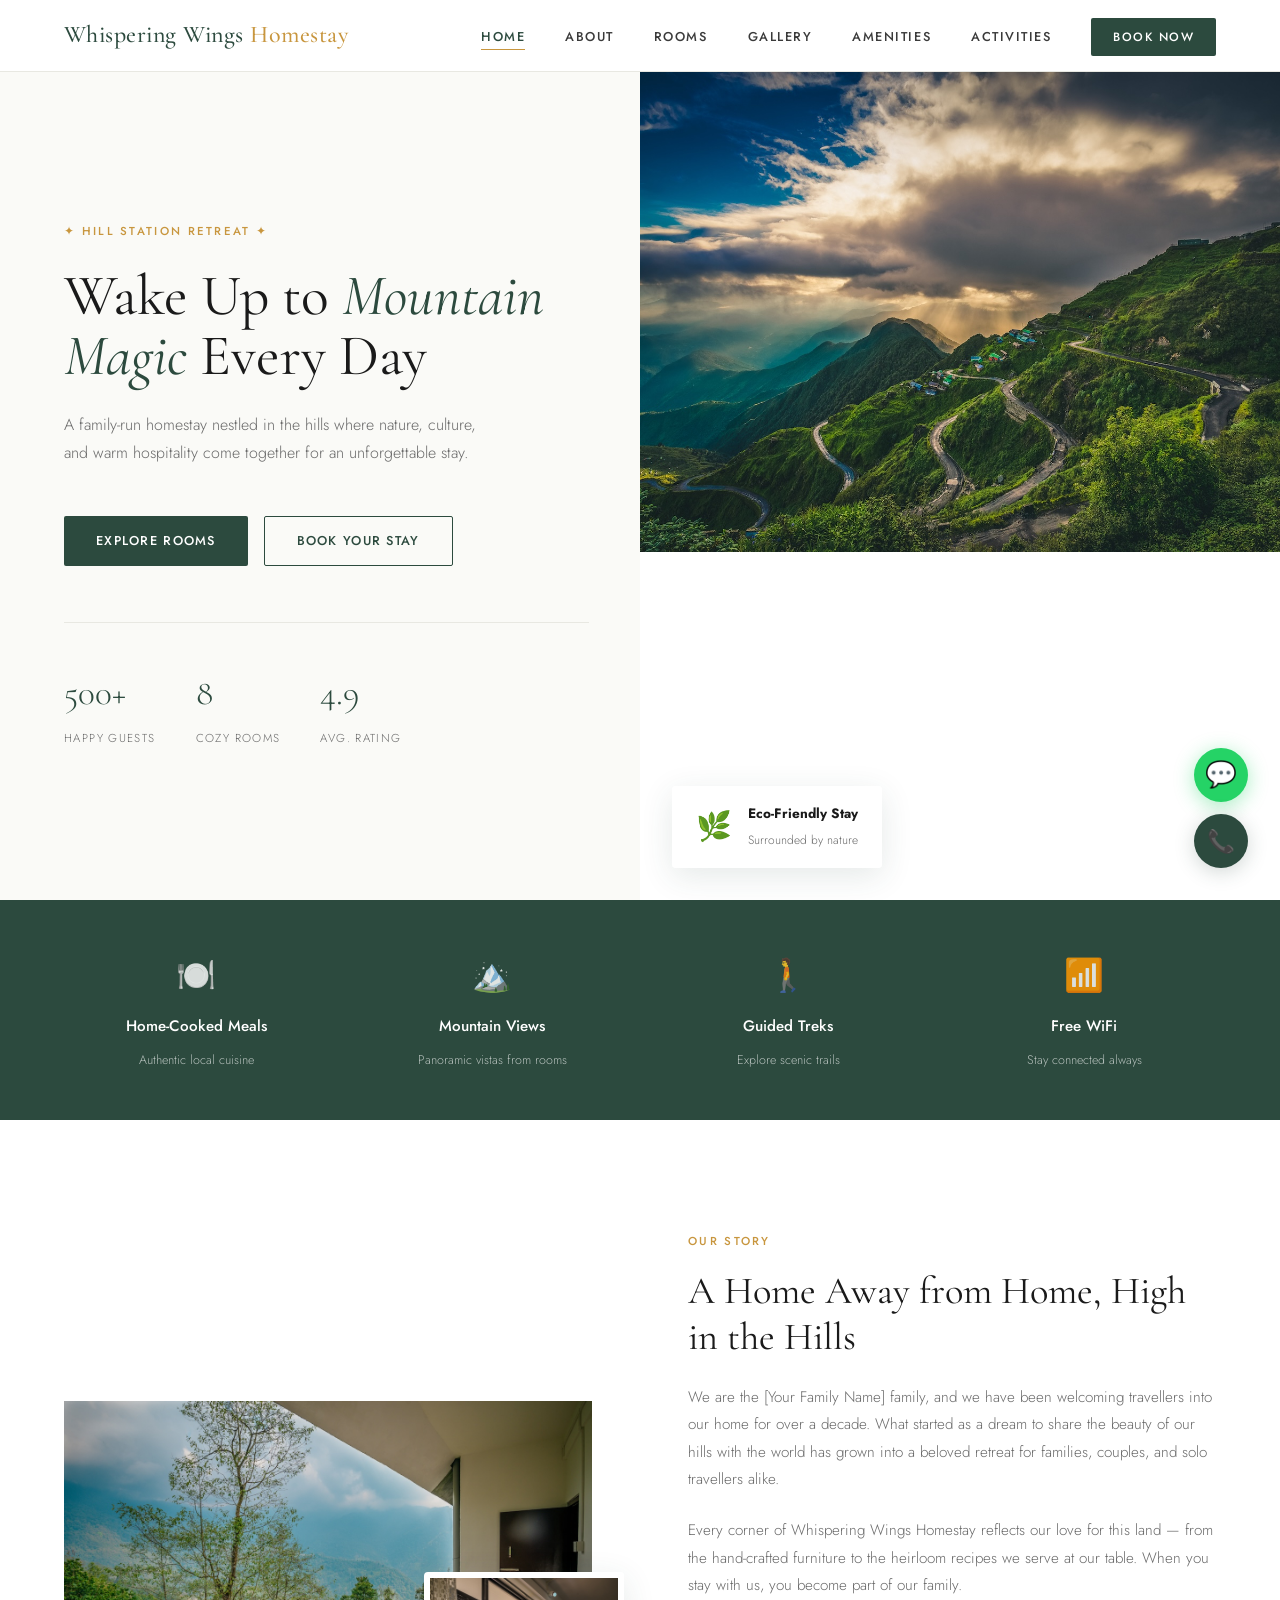
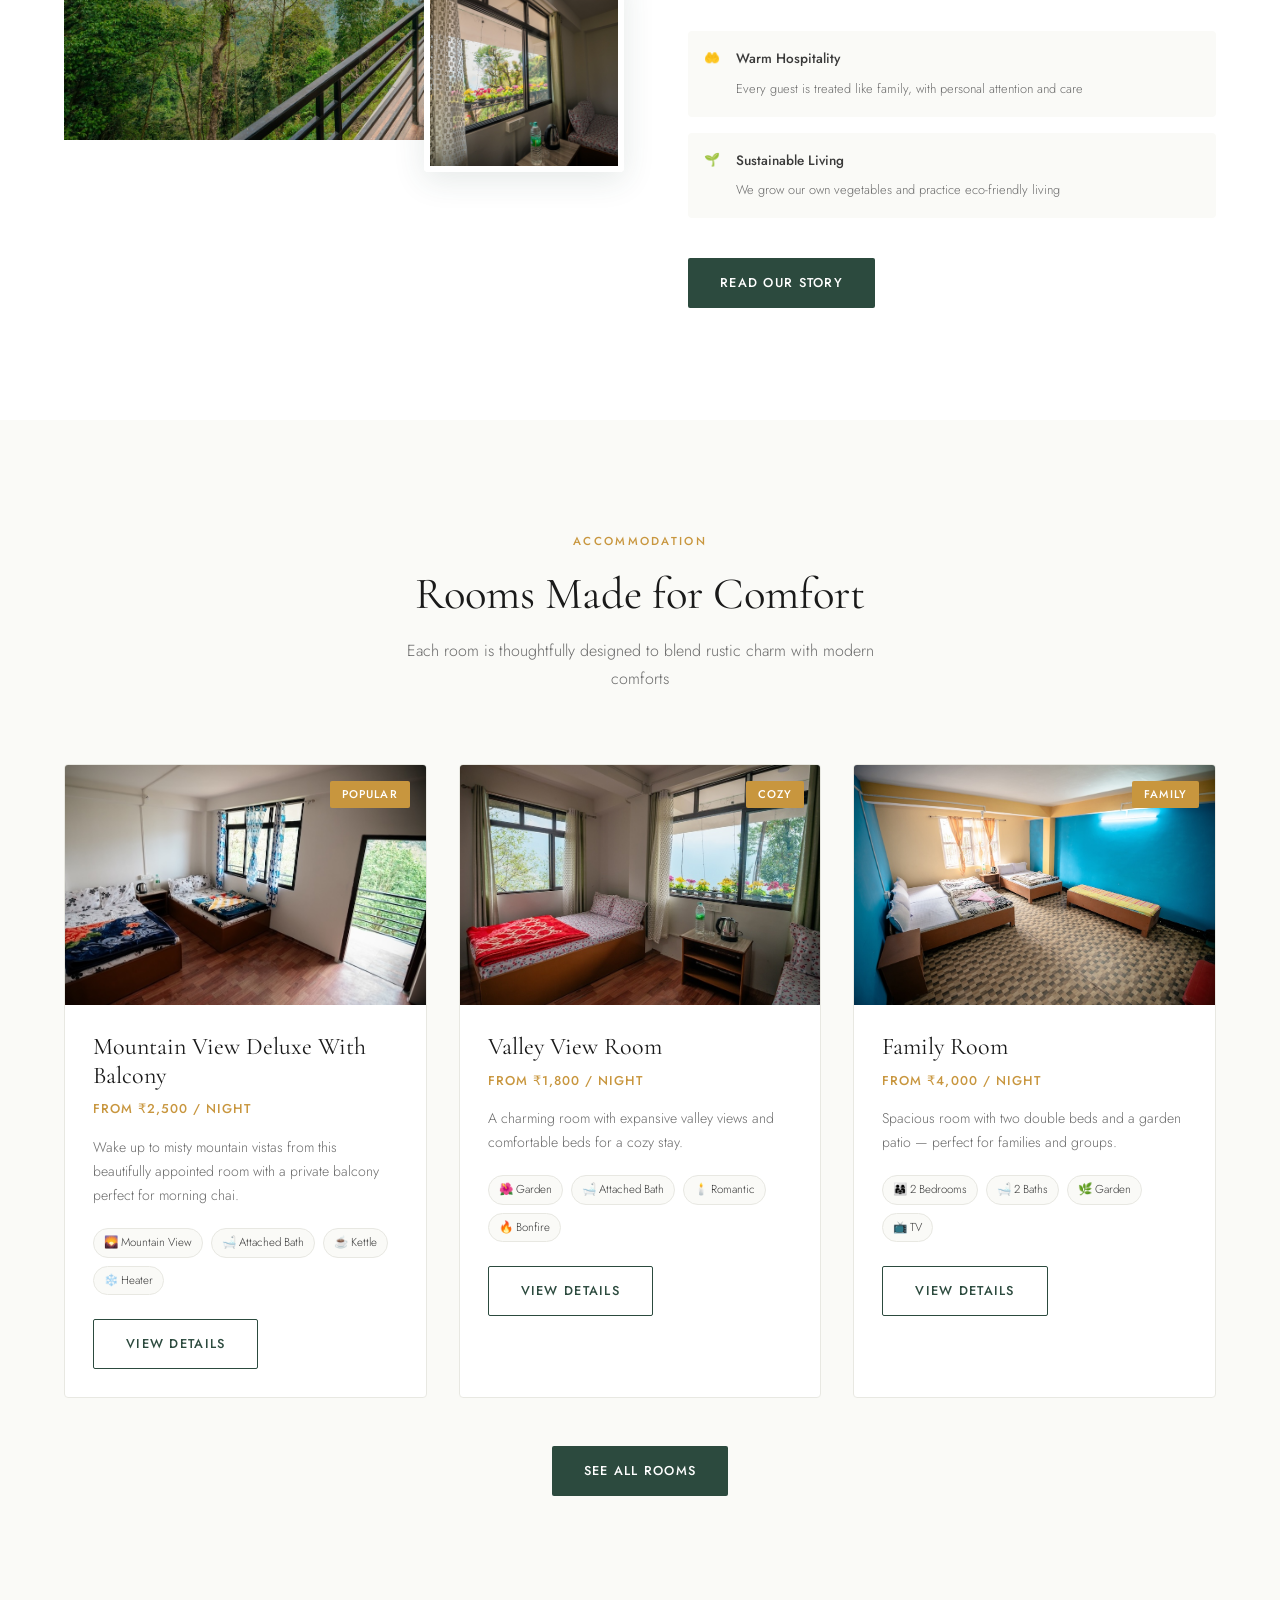
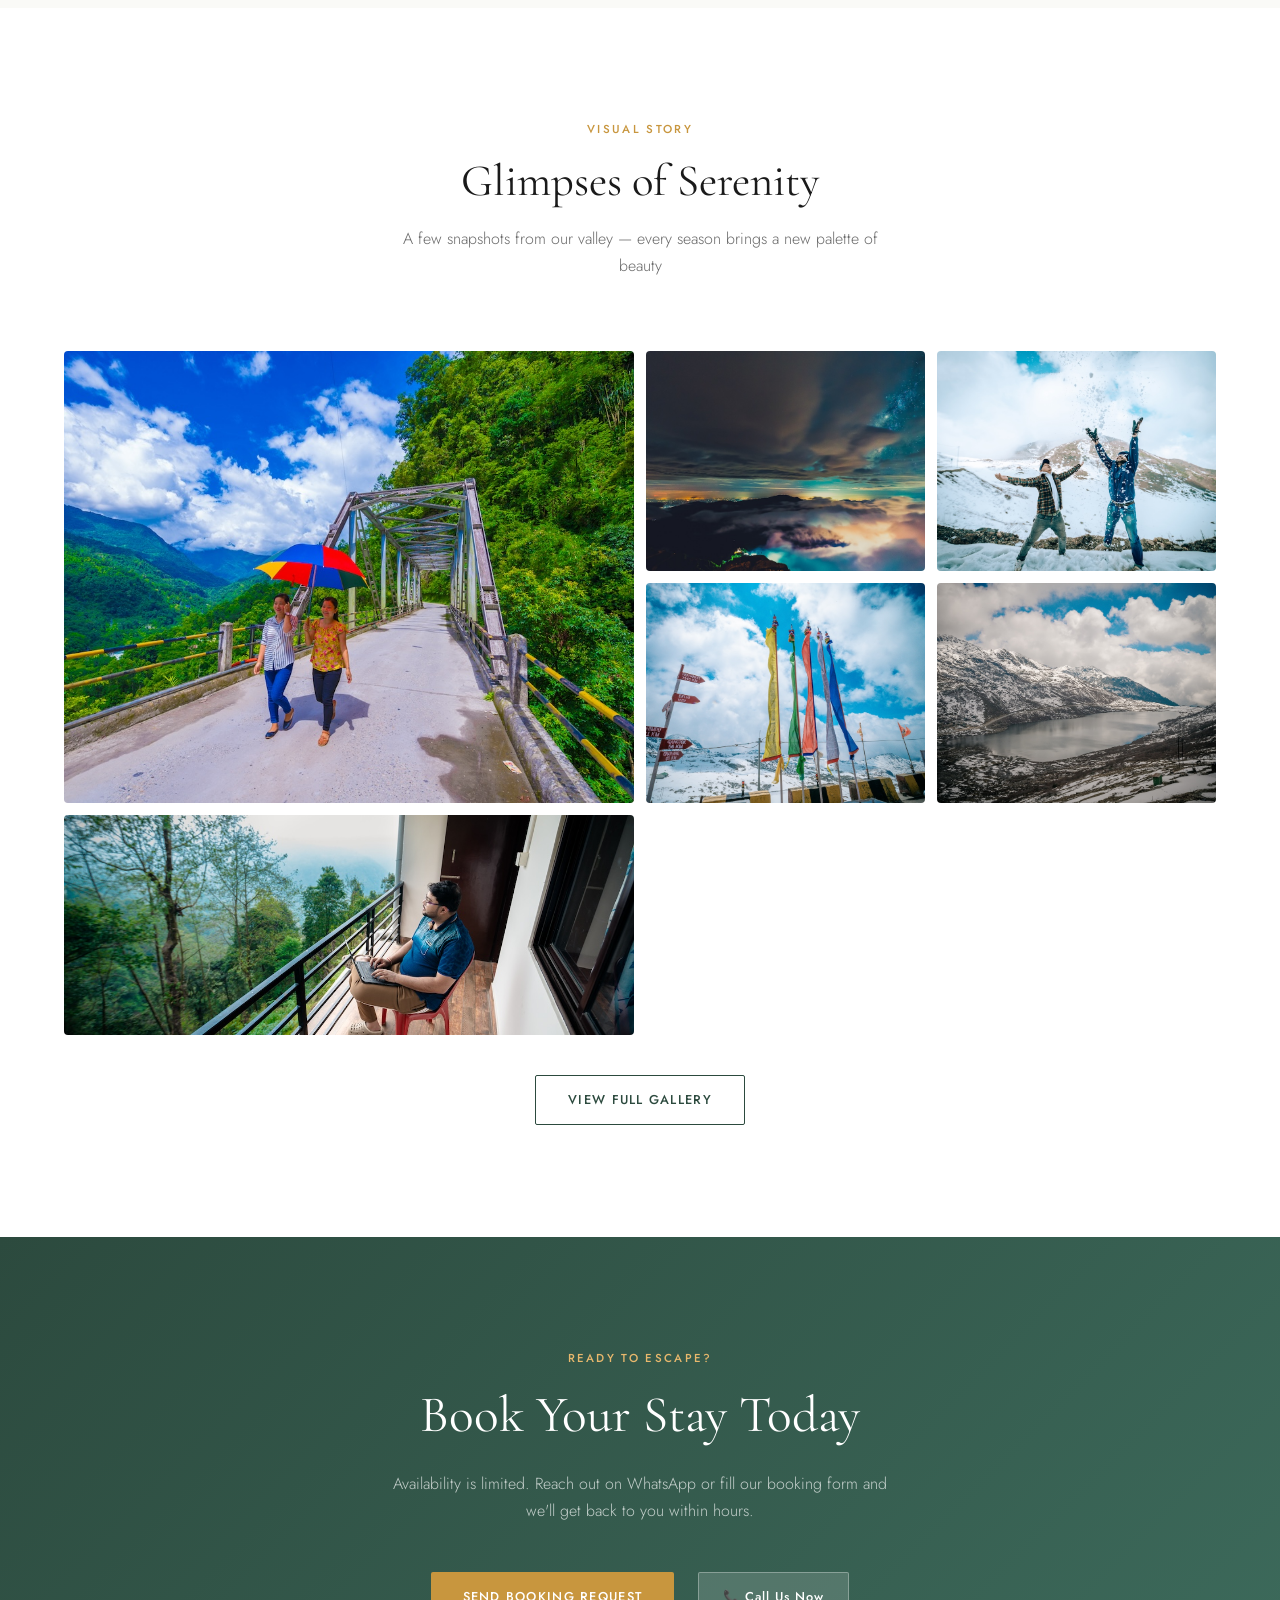
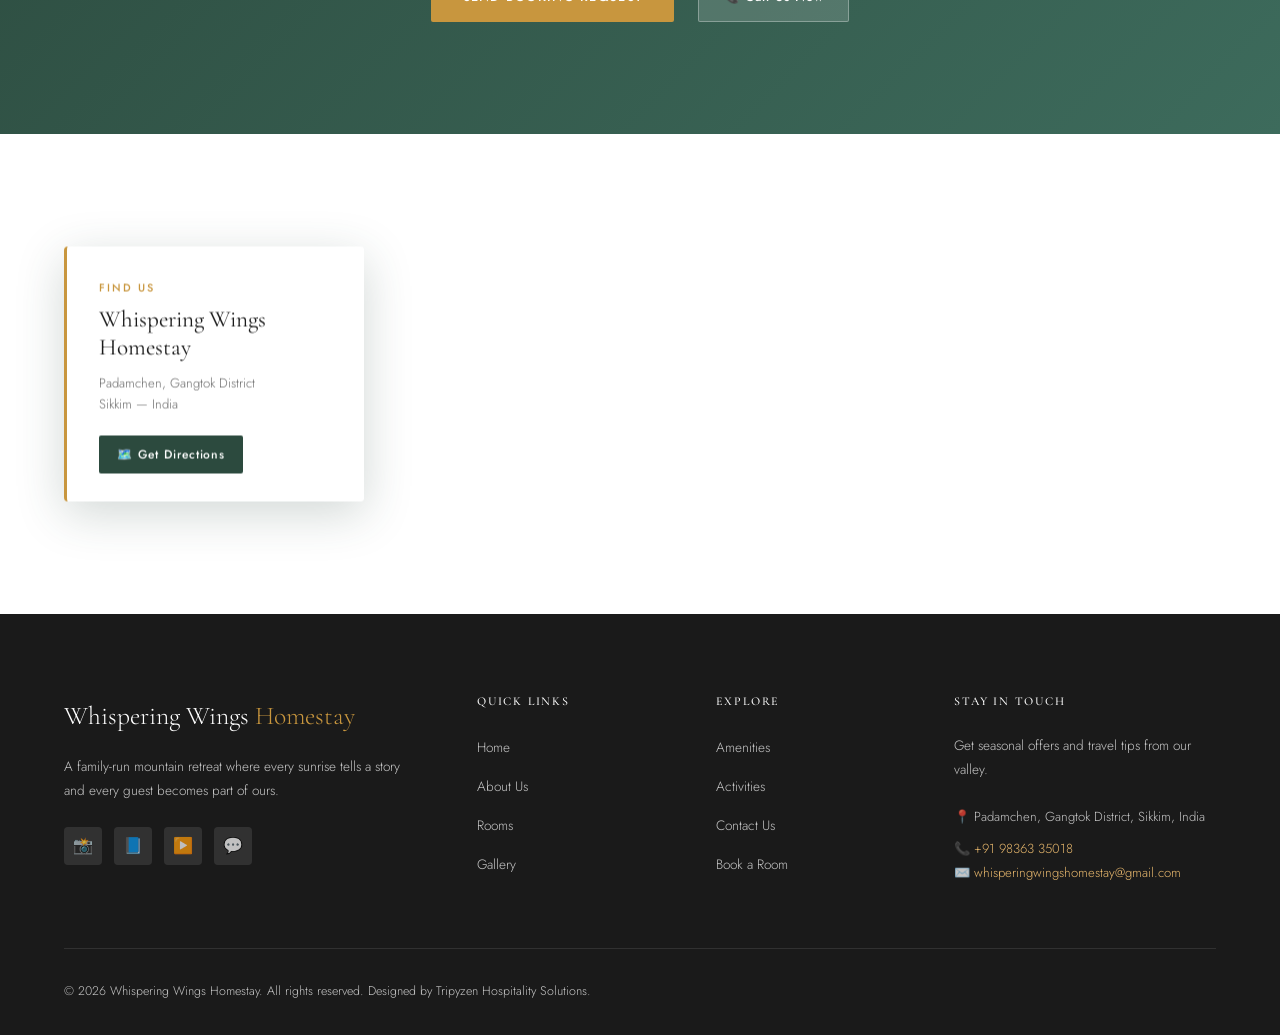
==== commit a24b369b: "Update index.html" ====
--- a/index.html
+++ b/index.html
@@ -549,7 +549,7 @@
     <p style="color:rgba(255,255,255,0.7); max-width:500px; margin:0 auto 3rem; font-size:1rem;">Availability is limited. Reach out on WhatsApp or fill our booking form and we'll get back to you within hours.</p>
     <div style="display:flex; gap:1.5rem; justify-content:center; flex-wrap:wrap;">
       <a href="contact.html" class="btn-primary" style="background:var(--gold); border-color:var(--gold);">Send Booking Request</a>
-      <a href="tel:+919838335018" class="wa-btn" style="background:rgba(255,255,255,0.15); border:1px solid rgba(255,255,255,0.3);">📞 Call Us Now</a>
+      <a href="tel:+919836335018" class="wa-btn" style="background:rgba(255,255,255,0.15); border:1px solid rgba(255,255,255,0.3);">📞 Call Us Now</a>
     </div>
   </div>
 </section>
@@ -601,7 +601,7 @@
         <a href="https://instagram.com/YOURHANDLE" class="social-link" target="_blank" title="Instagram">📸</a>
         <a href="https://facebook.com/YOURPAGE" class="social-link" target="_blank" title="Facebook">📘</a>
         <a href="https://youtube.com/@YOURCHANNEL" class="social-link" target="_blank" title="YouTube">▶️</a>
-        <a href="https://wa.me/919838335018" class="social-link" target="_blank" title="WhatsApp">💬</a>
+        <a href="https://wa.me/919836335018" class="social-link" target="_blank" title="WhatsApp">💬</a>
       </div>
     </div>
     <div class="footer-col">
@@ -632,7 +632,7 @@
       </div> -->
       <div style="margin-top:1.5rem; font-size:0.82rem; line-height:1.8;">
         <div>📍 Padamchen, Gangtok District, Sikkim, India</div>
-        <div style="margin-top:0.5rem;">📞 <a href="tel:+919838335018" style="color:var(--gold-light);">+91 98383 35018</a></div>
+        <div style="margin-top:0.5rem;">📞 <a href="tel:+919836335018" style="color:var(--gold-light);">+91 98363 35018</a></div>
         <div>✉️ <a href="mailto:whisperingwingshomestay@gmail.com" style="color:var(--gold-light);">whisperingwingshomestay@gmail.com</a></div>
       </div>
     </div>
@@ -648,8 +648,8 @@
 
 <!-- FLOATING BUTTONS -->
 <div class="float-actions">
-  <a href="https://wa.me/919838335018?text=Hello!%20I%20would%20like%20to%20book%20a%20stay%20at%20Serene%20Valley%20Homestay." class="float-wa" target="_blank" title="Chat on WhatsApp">💬</a>
-  <a href="tel:+919838335018" class="float-call" title="Call Us">📞</a>
+  <a href="https://wa.me/919836335018?text=Hello!%20I%20would%20like%20to%20book%20a%20stay%20at%20Serene%20Valley%20Homestay." class="float-wa" target="_blank" title="Chat on WhatsApp">💬</a>
+  <a href="tel:+919836335018" class="float-call" title="Call Us">📞</a>
 </div>
 
 <!-- LIGHTBOX -->
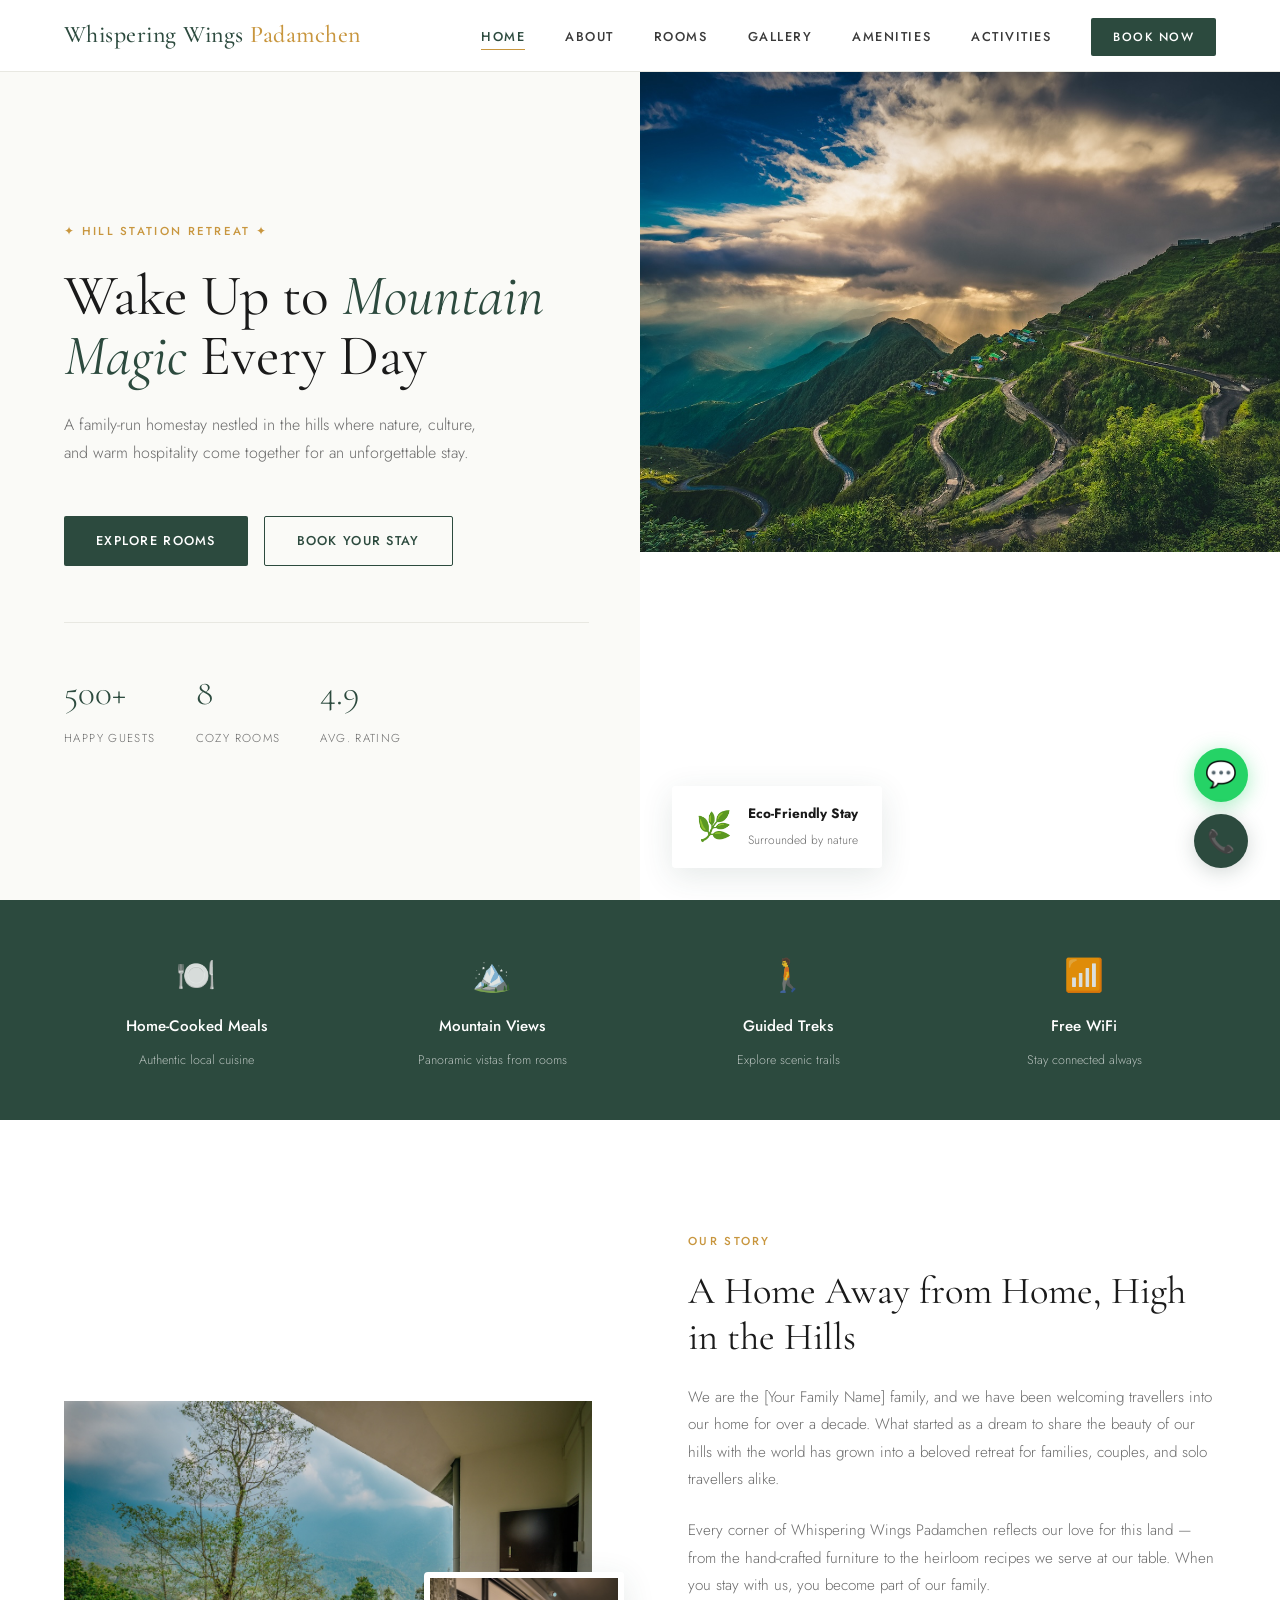
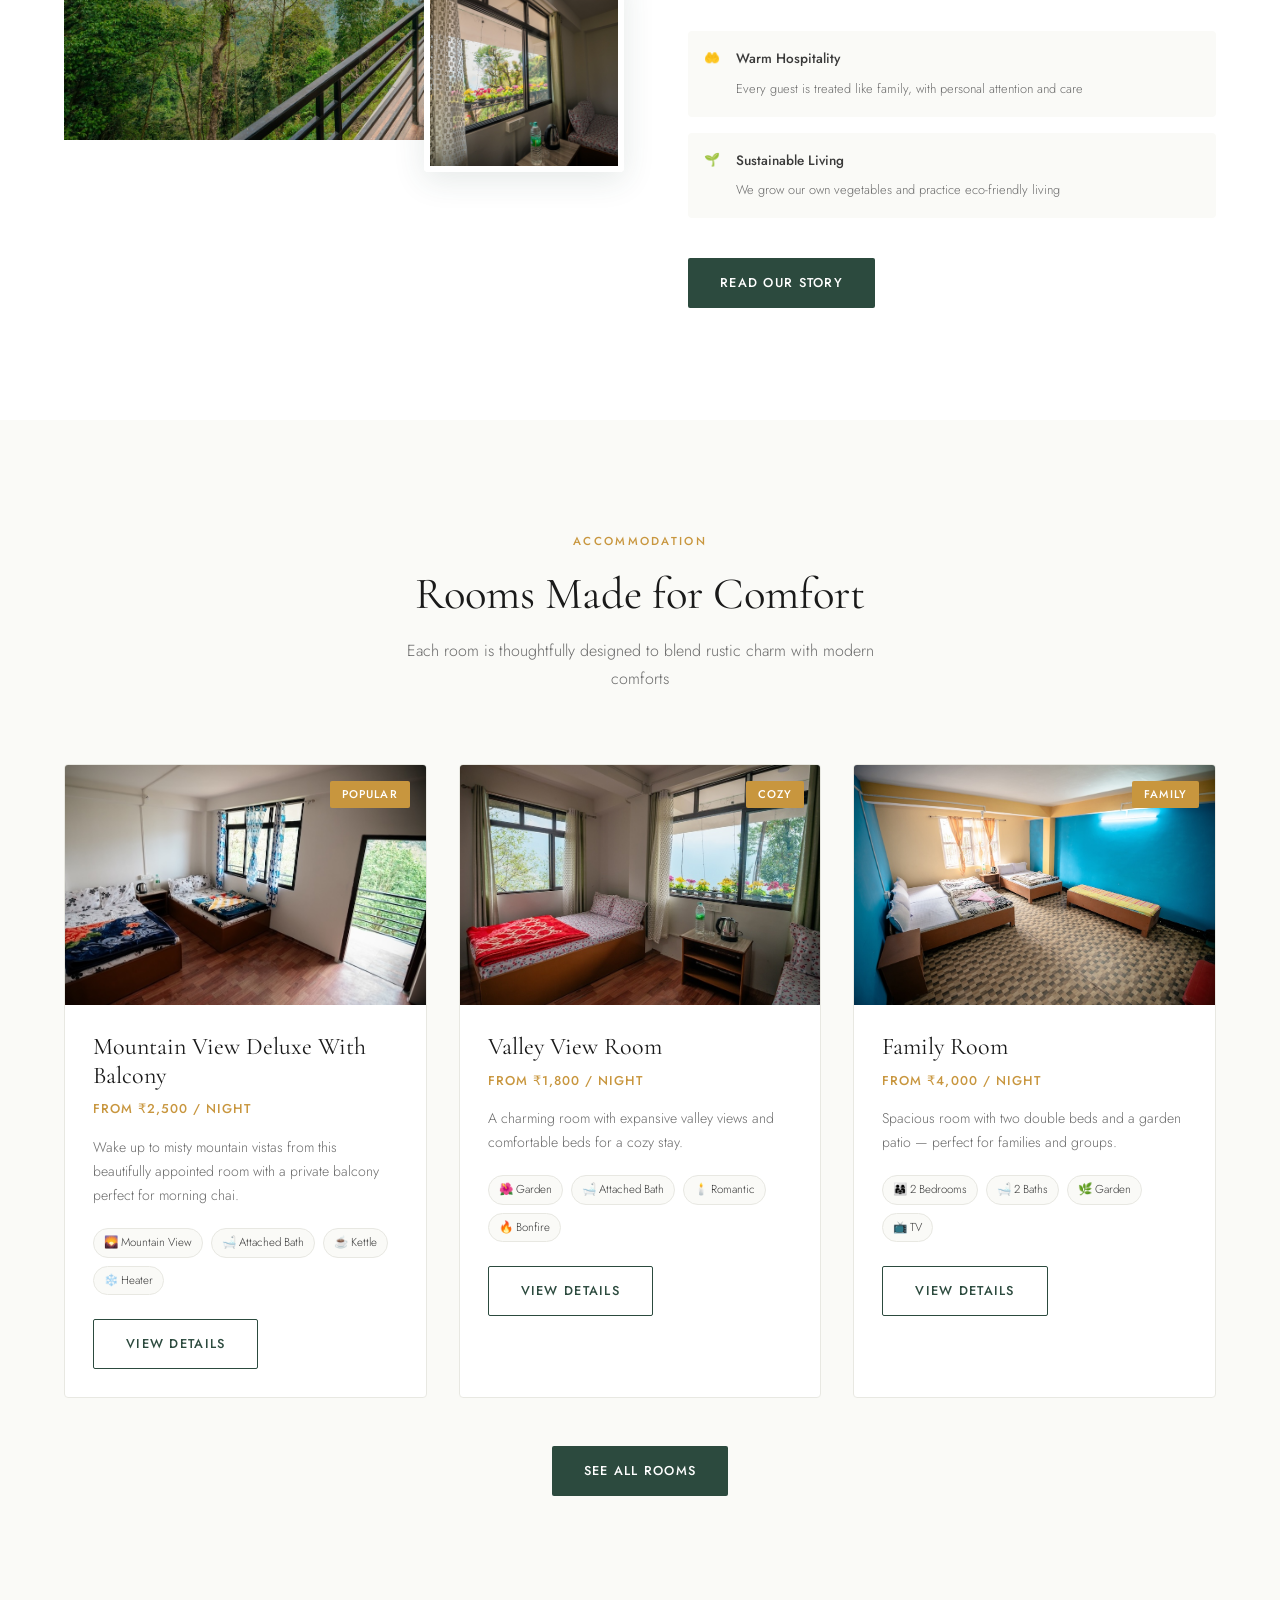
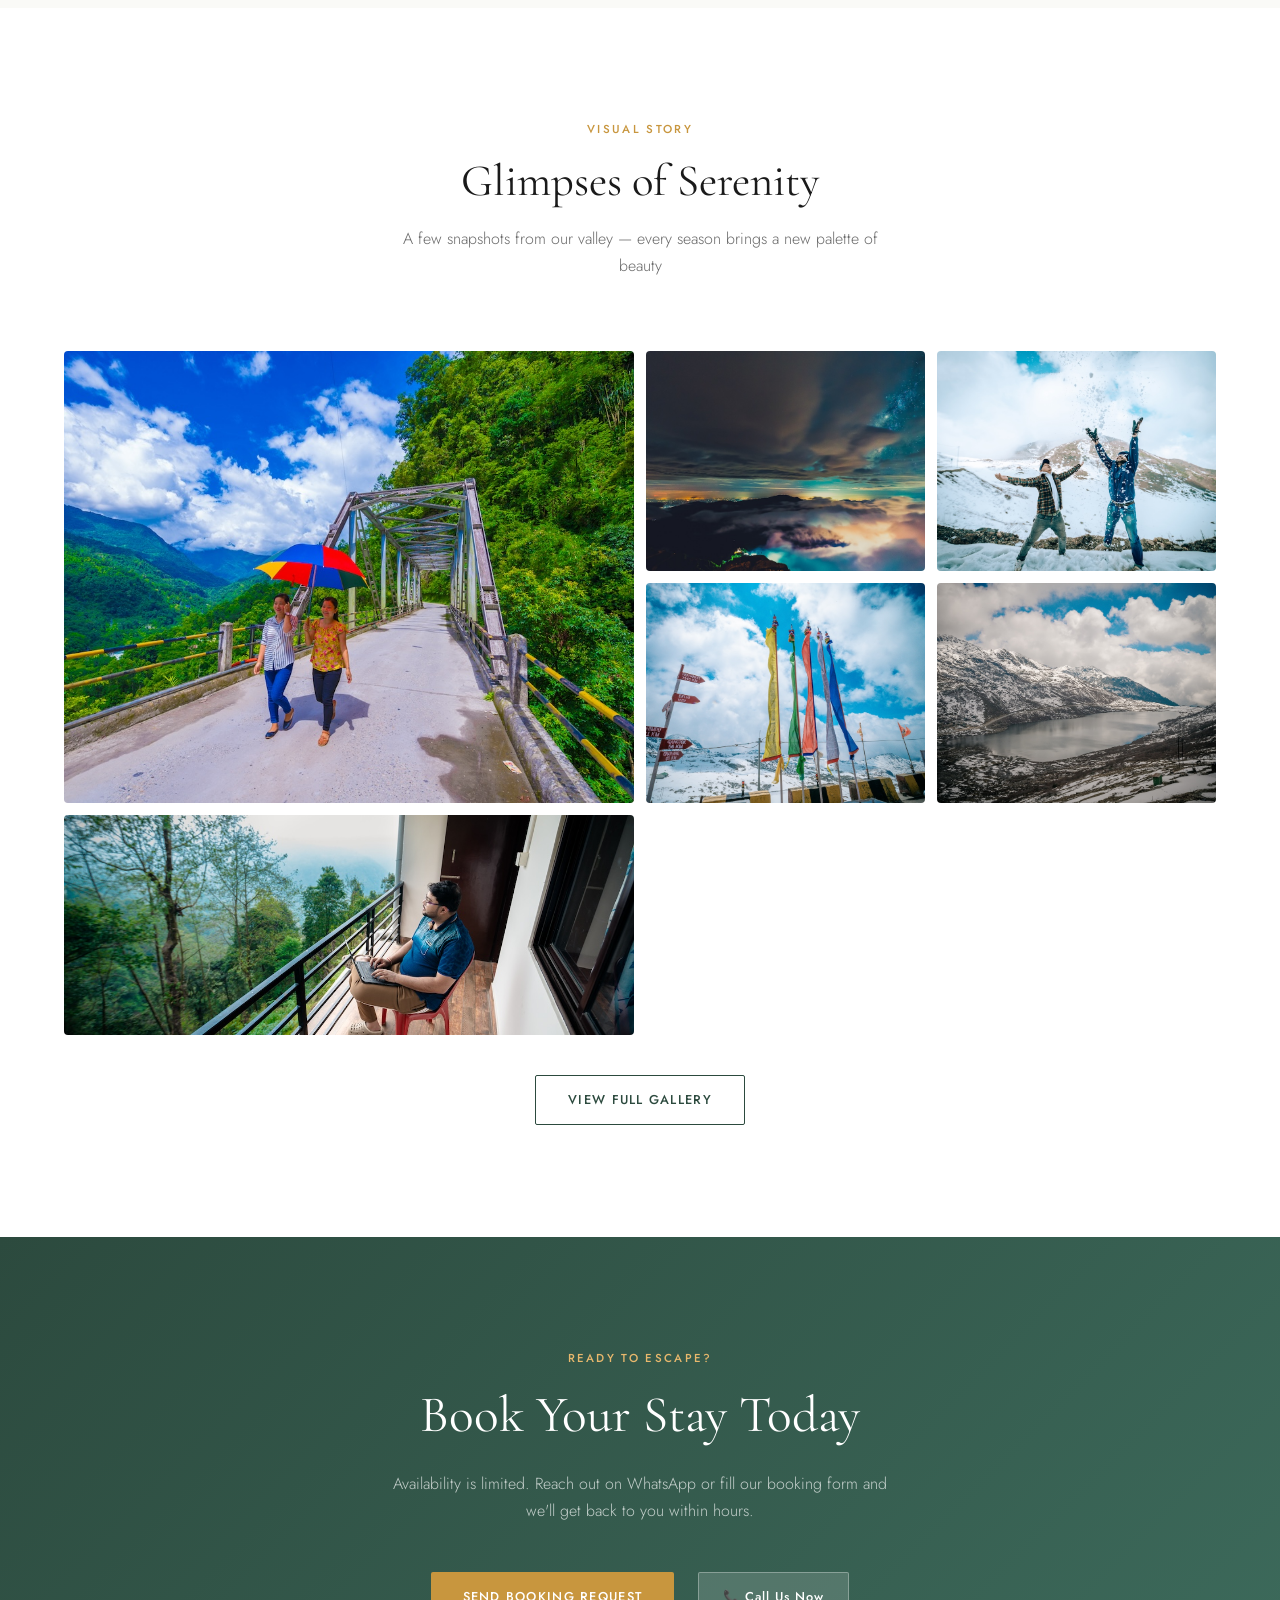
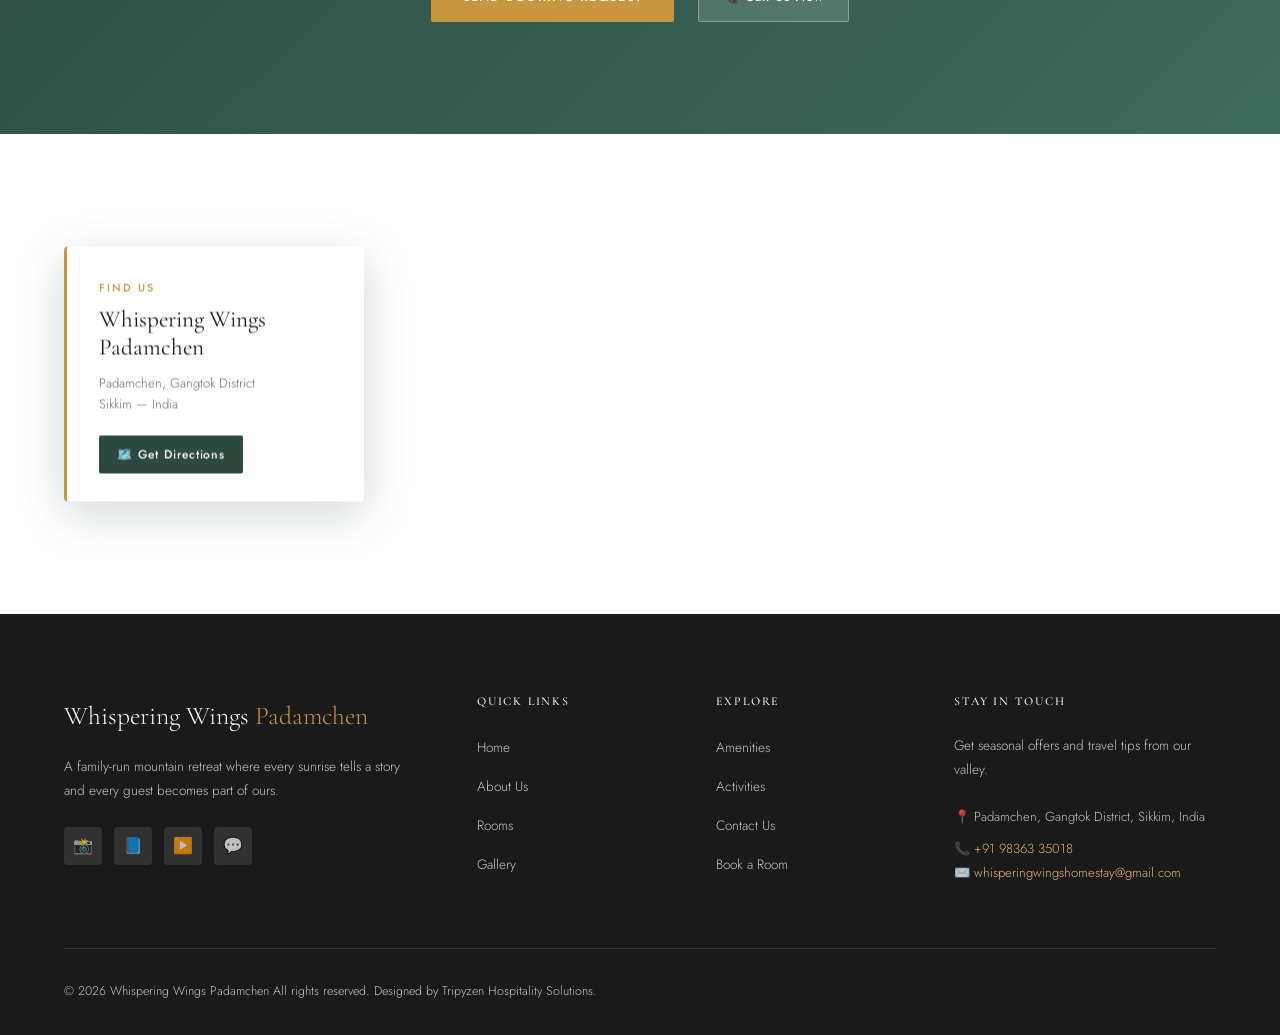
==== commit 4a9e8e64: "Update index.html" ====
--- a/index.html
+++ b/index.html
@@ -3,10 +3,10 @@
 <head>
   <meta charset="UTF-8" />
   <meta name="viewport" content="width=device-width, initial-scale=1.0" />
-  <title>Whispering Wings Homestay — Your Home in the Hills</title>
-  <meta name="description" content="Experience the magic of hill living at Whispering Wings Homestay. Cozy rooms, home-cooked meals, and breathtaking mountain views await you." />
+  <title>Whispering Wings Padamchen — Your Home in the Hills</title>
+  <meta name="description" content="Experience the magic of hill living at Whispering Wings Padamchen Cozy rooms, home-cooked meals, and breathtaking mountain views await you." />
   <meta name="keywords" content="homestay, hill station, mountain accommodation, nature stay, peaceful getaway" />
-  <meta property="og:title" content="Whispering Wings Homestay" />
+  <meta property="og:title" content="Whispering Wings Padamchen" />
   <meta property="og:description" content="Your perfect mountain escape. Authentic, warm, and unforgettable." />
   <link rel="stylesheet" href="css/style.css" /> 
   <link rel="icon" href="data:image/svg+xml,<svg xmlns='http://www.w3.org/2000/svg' viewBox='0 0 100 100'><text y='.9em' font-size='90'>🌿</text></svg>" />
@@ -192,7 +192,7 @@
 
 <!-- NAV -->
 <nav class="nav" id="main-nav">
-  <a href="index.html" class="nav-logo">Whispering Wings <span>Homestay</span></a>
+  <a href="index.html" class="nav-logo">Whispering Wings <span>Padamchen</span></a>
   <ul class="nav-links">
     <li><a href="index.html">Home</a></li>
     <li><a href="about.html">About</a></li>
@@ -304,7 +304,7 @@
       <span class="section-eyebrow">Our Story</span>
       <h2>A Home Away from Home, High in the Hills</h2>
       <p>We are the [Your Family Name] family, and we have been welcoming travellers into our home for over a decade. What started as a dream to share the beauty of our hills with the world has grown into a beloved retreat for families, couples, and solo travellers alike.</p>
-      <p>Every corner of Whispering Wings Homestay reflects our love for this land — from the hand-crafted furniture to the heirloom recipes we serve at our table. When you stay with us, you become part of our family.</p>
+      <p>Every corner of Whispering Wings Padamchen reflects our love for this land — from the hand-crafted furniture to the heirloom recipes we serve at our table. When you stay with us, you become part of our family.</p>
       <div class="about-values">
         <div class="about-value">
           <span class="about-value-icon">🤲</span>
@@ -474,7 +474,7 @@
         <div class="play-btn">▶</div>
         <span class="video-label">PROPERTY TOUR VIDEO THUMBNAIL</span>
       </div>
-      <div class="video-title">🎬 Full Property Tour — Whispering Wings Homestay</div>
+      <div class="video-title">🎬 Full Property Tour — Whispering Wings Padamchen</div>
     </div>
     <div class="video-item reveal" onclick="openVideo('YOUR_YOUTUBE_VIDEO_URL_HERE')">
       <div class="video-thumb">
@@ -575,7 +575,7 @@
 
   <div class="map-info-card">
     <span class="eyebrow">Find Us</span>
-    <h3>Whispering Wings Homestay</h3>
+    <h3>Whispering Wings Padamchen</h3>
     <p>
       Padamchen, Gangtok District<br>
       Sikkim — India
@@ -595,7 +595,7 @@
 <footer>
   <div class="footer-grid">
     <div class="footer-brand">
-      <div class="logo">Whispering Wings <span>Homestay</span></div>
+      <div class="logo">Whispering Wings <span>Padamchen</span></div>
       <p>A family-run mountain retreat where every sunrise tells a story and every guest becomes part of ours.</p>
       <div class="social-links">
         <a href="https://instagram.com/YOURHANDLE" class="social-link" target="_blank" title="Instagram">📸</a>
@@ -638,7 +638,7 @@
     </div>
   </div>
   <div class="footer-bottom">
-    <p>© 2026 Whispering Wings Homestay. All rights reserved. Designed by <a href="mailto:tripyzen@gmail.com">Tripyzen Hospitality Solutions.</a></p>
+    <p>© 2026 Whispering Wings Padamchen All rights reserved. Designed by <a href="mailto:tripyzen@gmail.com">Tripyzen Hospitality Solutions.</a></p>
     <!-- <div class="footer-bottom-links">
       <a href="#">Privacy Policy</a>
       <a href="#">Terms of Stay</a>
@@ -648,7 +648,7 @@
 
 <!-- FLOATING BUTTONS -->
 <div class="float-actions">
-  <a href="https://wa.me/919836335018?text=Hello!%20I%20would%20like%20to%20book%20a%20stay%20at%20Serene%20Valley%20Homestay." class="float-wa" target="_blank" title="Chat on WhatsApp">💬</a>
+  <a href="https://wa.me/919836335018?text=Hello!%20I%20would%20like%20to%20book%20a%20stay%20at%20Whispering%20Wings%20Padamchen." class="float-wa" target="_blank" title="Chat on WhatsApp">💬</a>
   <a href="tel:+919836335018" class="float-call" title="Call Us">📞</a>
 </div>
 
@@ -726,7 +726,7 @@
 
   marker.bindPopup(`
     <div class="custom-popup">
-      <strong>🌿 Whispering Wings Homestay</strong>
+      <strong>🌿 Whispering Wings Padamchen</strong>
       <span>Padamchen, Gangtok District, Sikkim</span>
     </div>
   `, {
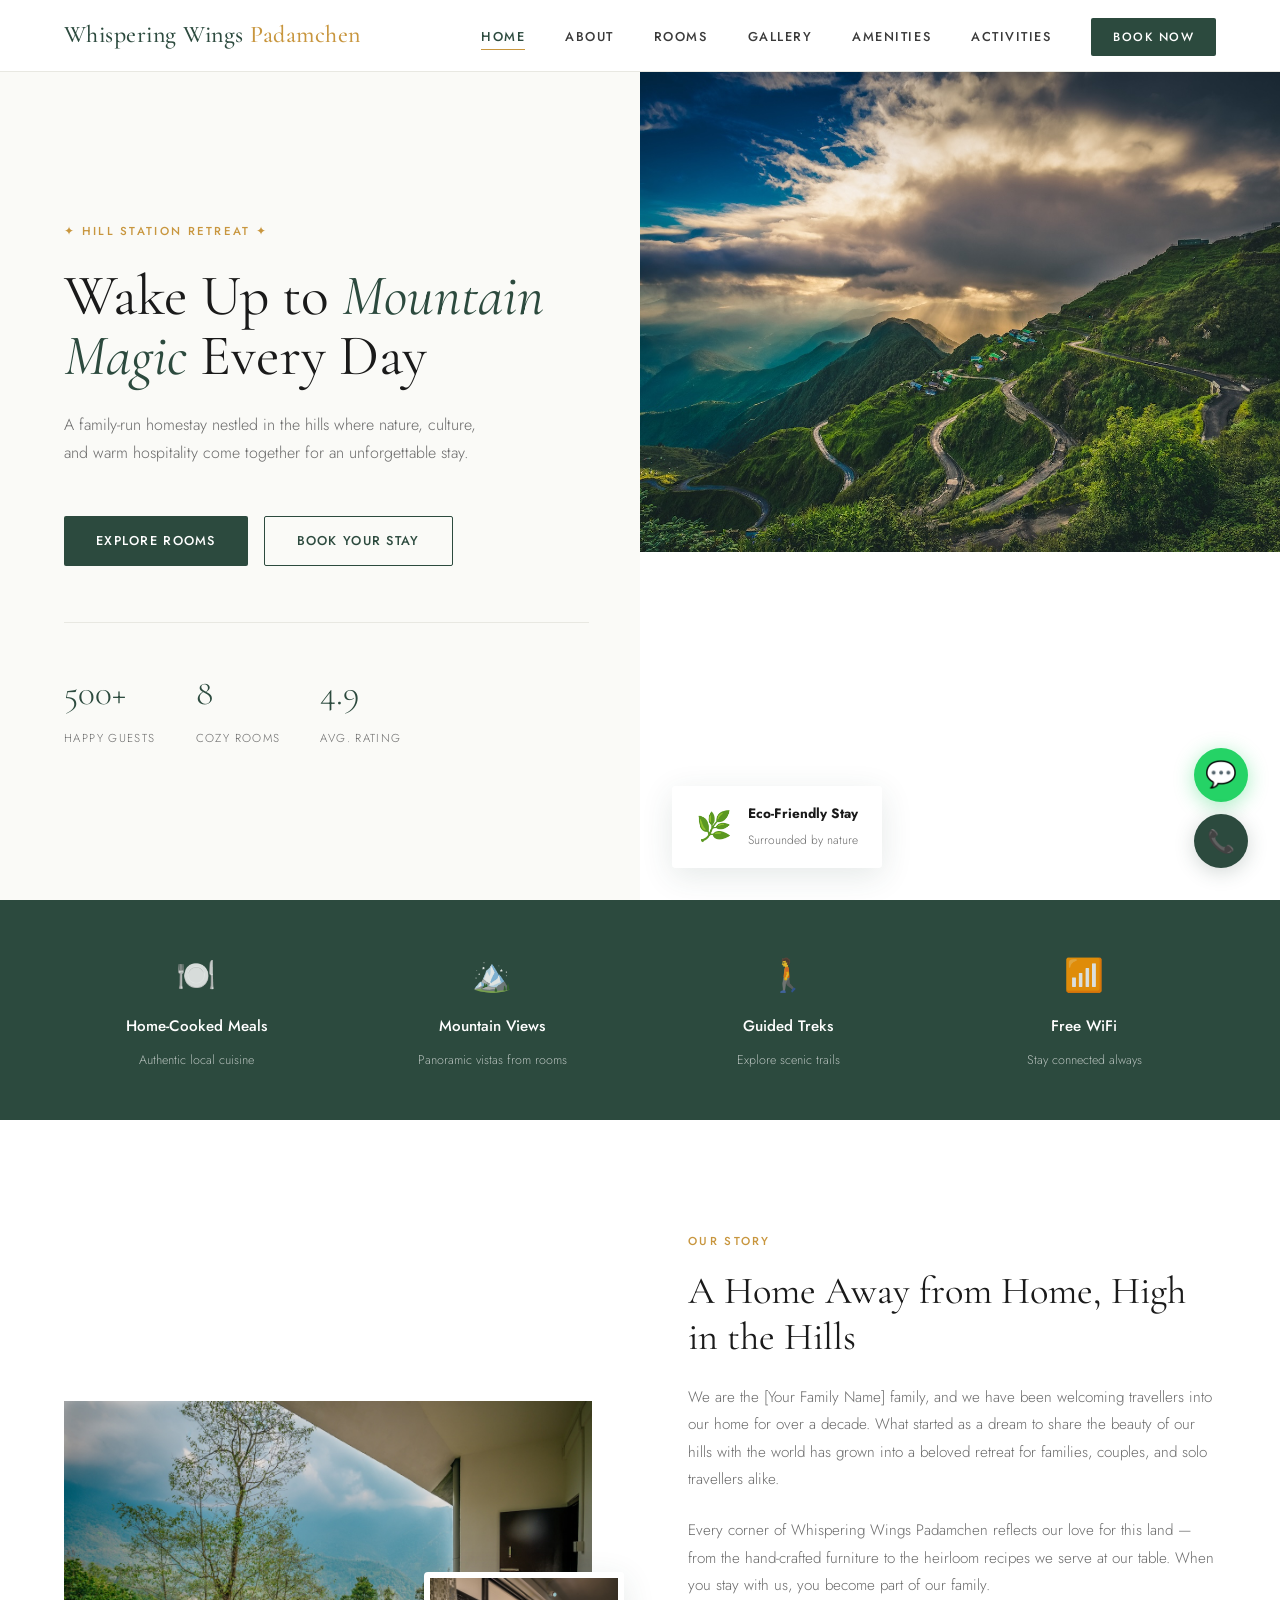
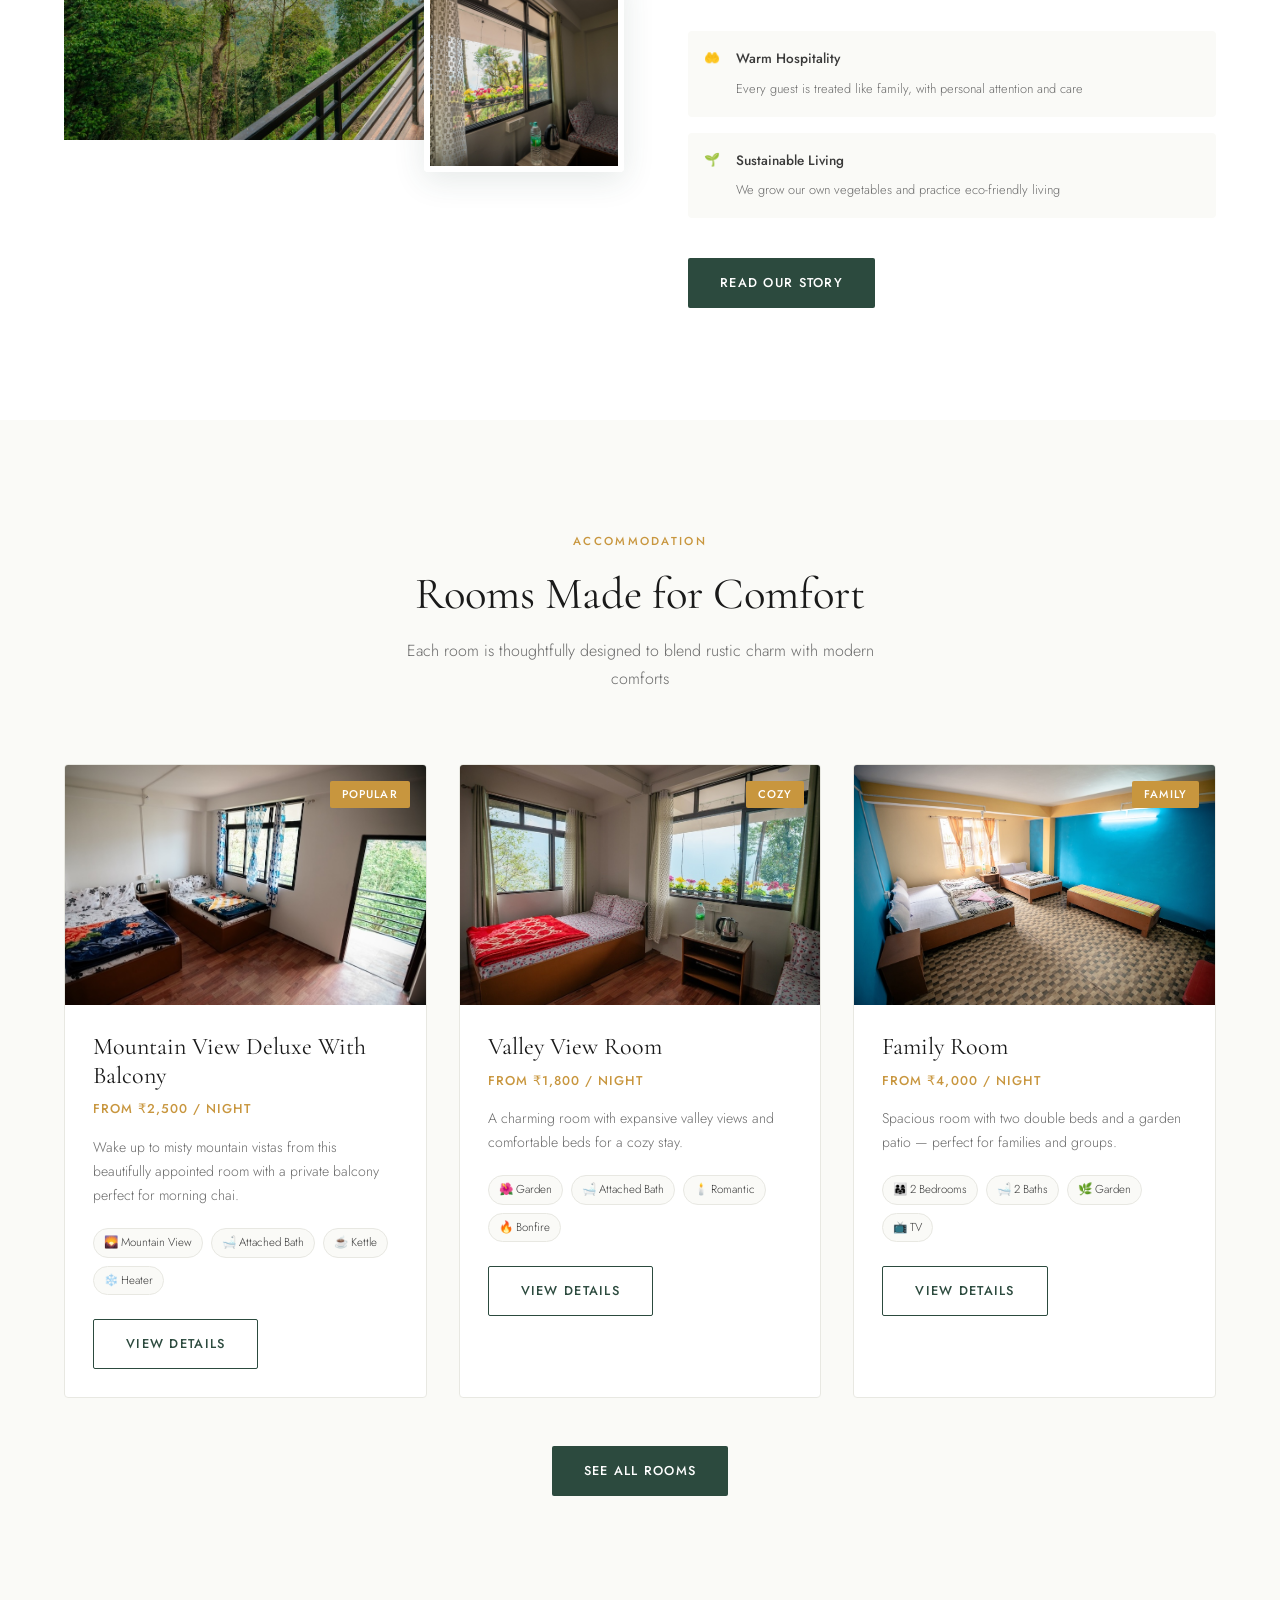
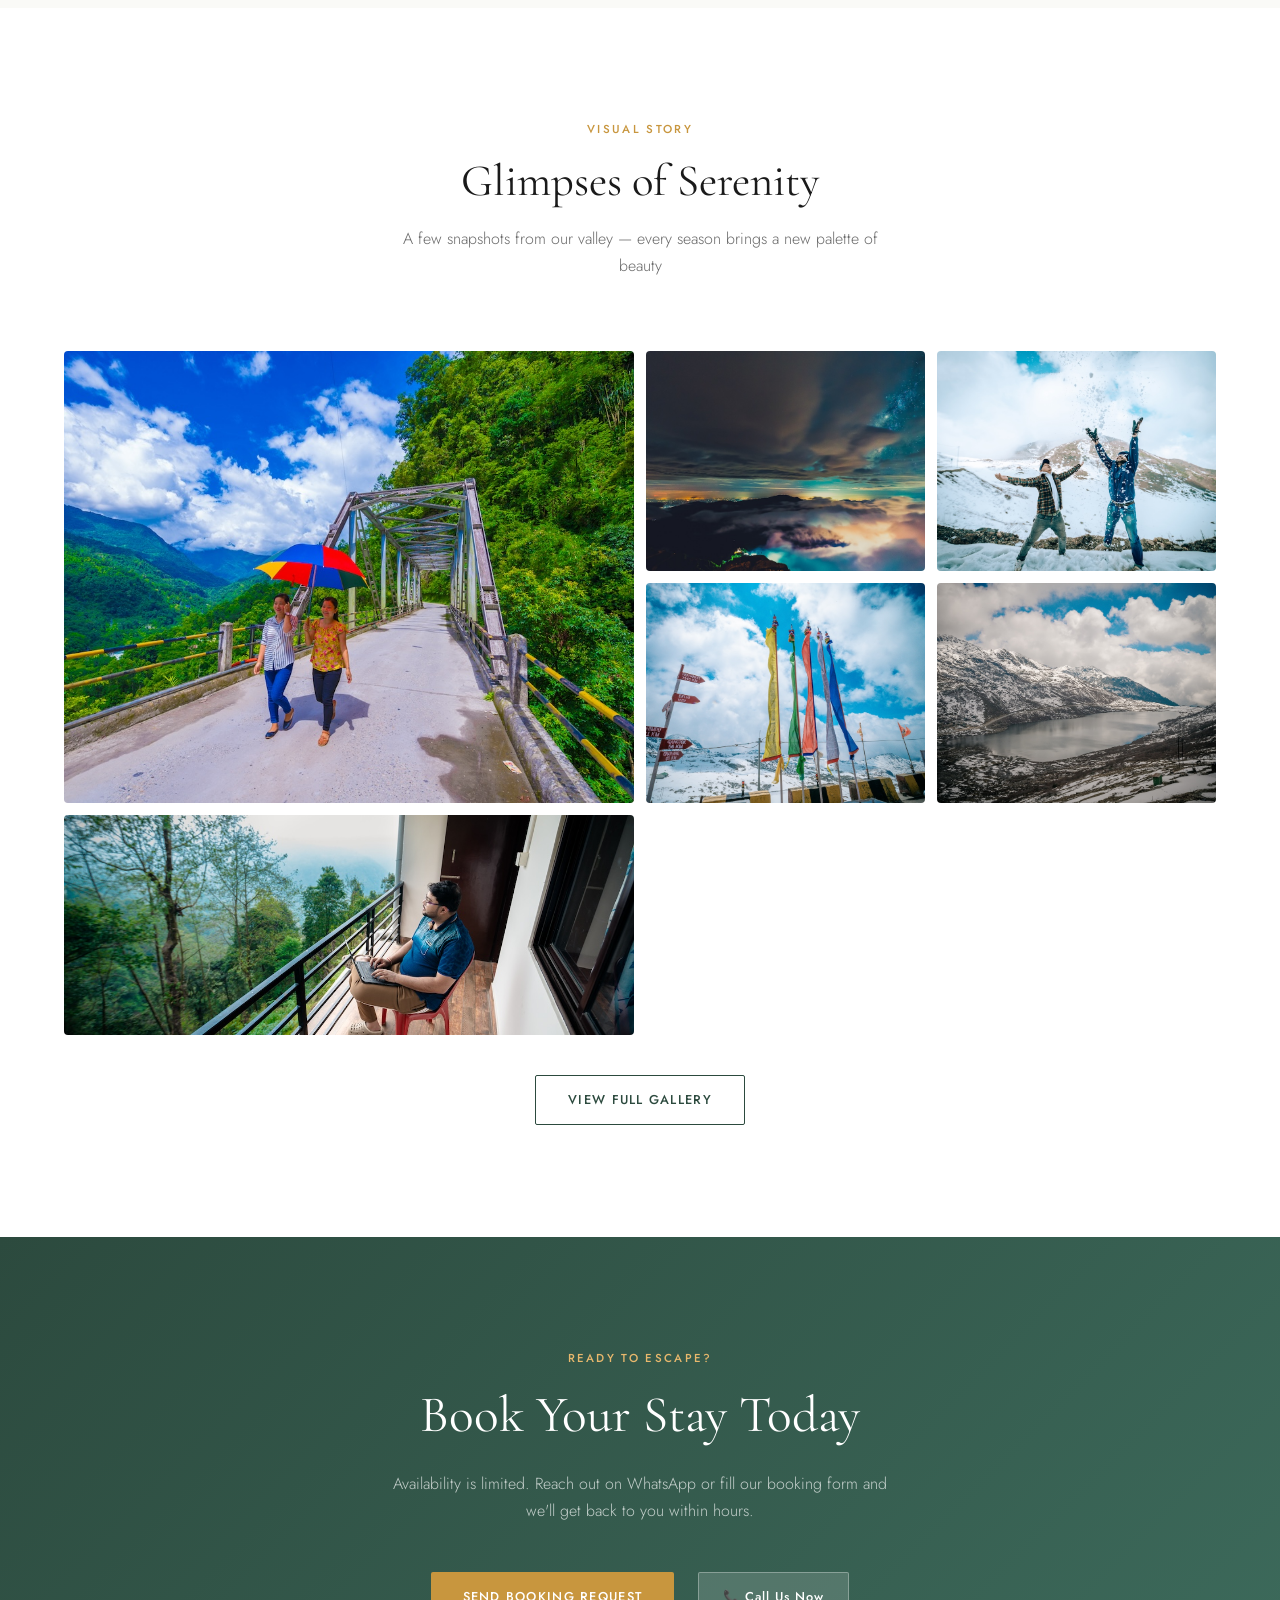
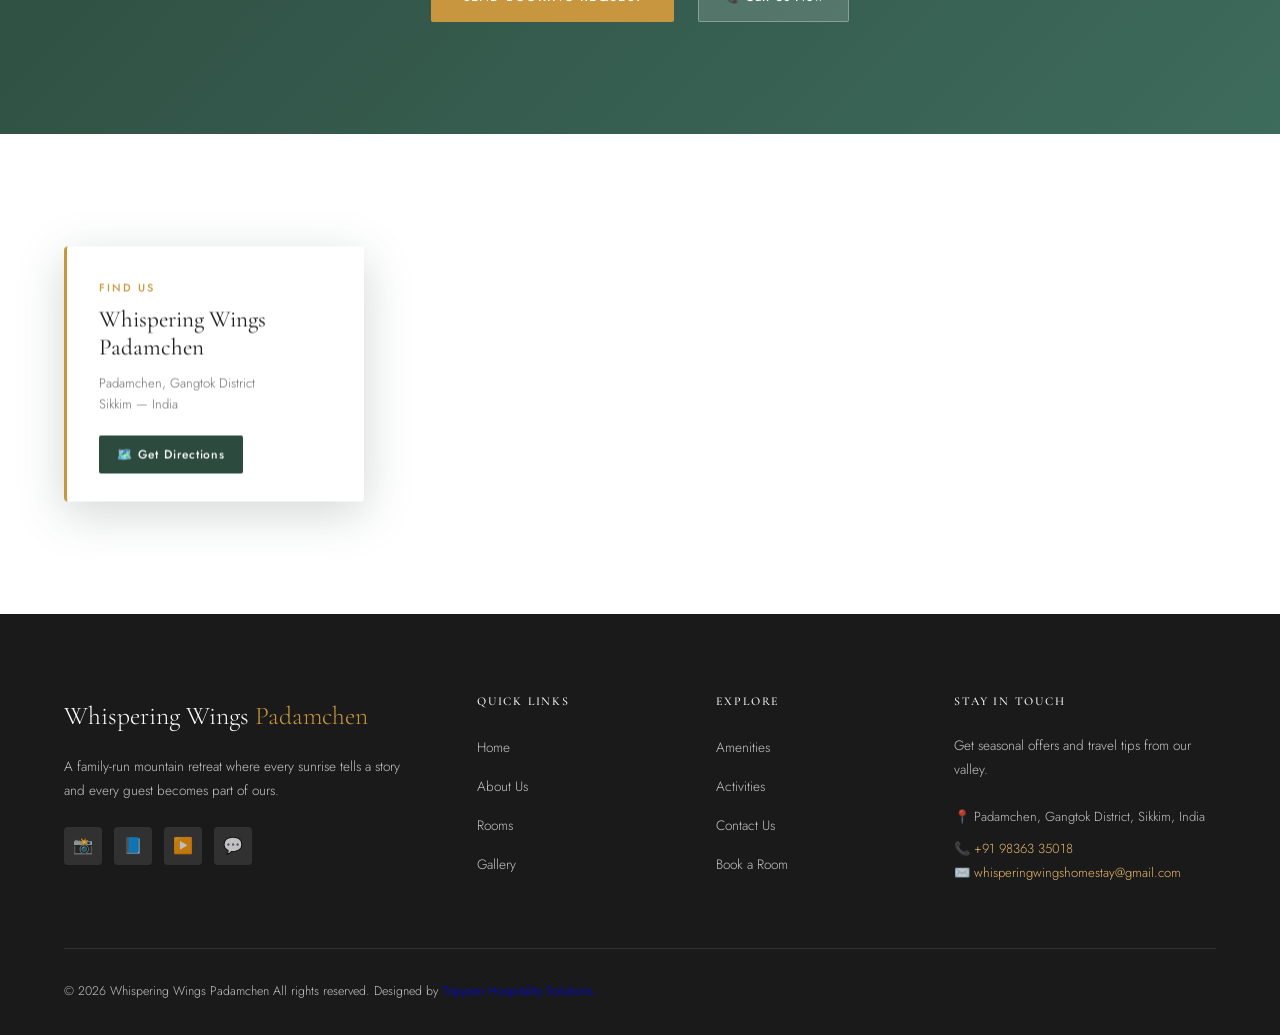
==== commit b8cabeed: "Update index.html" ====
--- a/index.html
+++ b/index.html
@@ -638,7 +638,7 @@
     </div>
   </div>
   <div class="footer-bottom">
-    <p>© 2026 Whispering Wings Padamchen All rights reserved. Designed by <a href="mailto:tripyzen@gmail.com">Tripyzen Hospitality Solutions.</a></p>
+    <p>© 2026 Whispering Wings Padamchen All rights reserved. Designed by <a href="mailto:tripyzen@gmail.com" style="color:blue;">Tripyzen Hospitality Solutions.</a></p>
     <!-- <div class="footer-bottom-links">
       <a href="#">Privacy Policy</a>
       <a href="#">Terms of Stay</a>
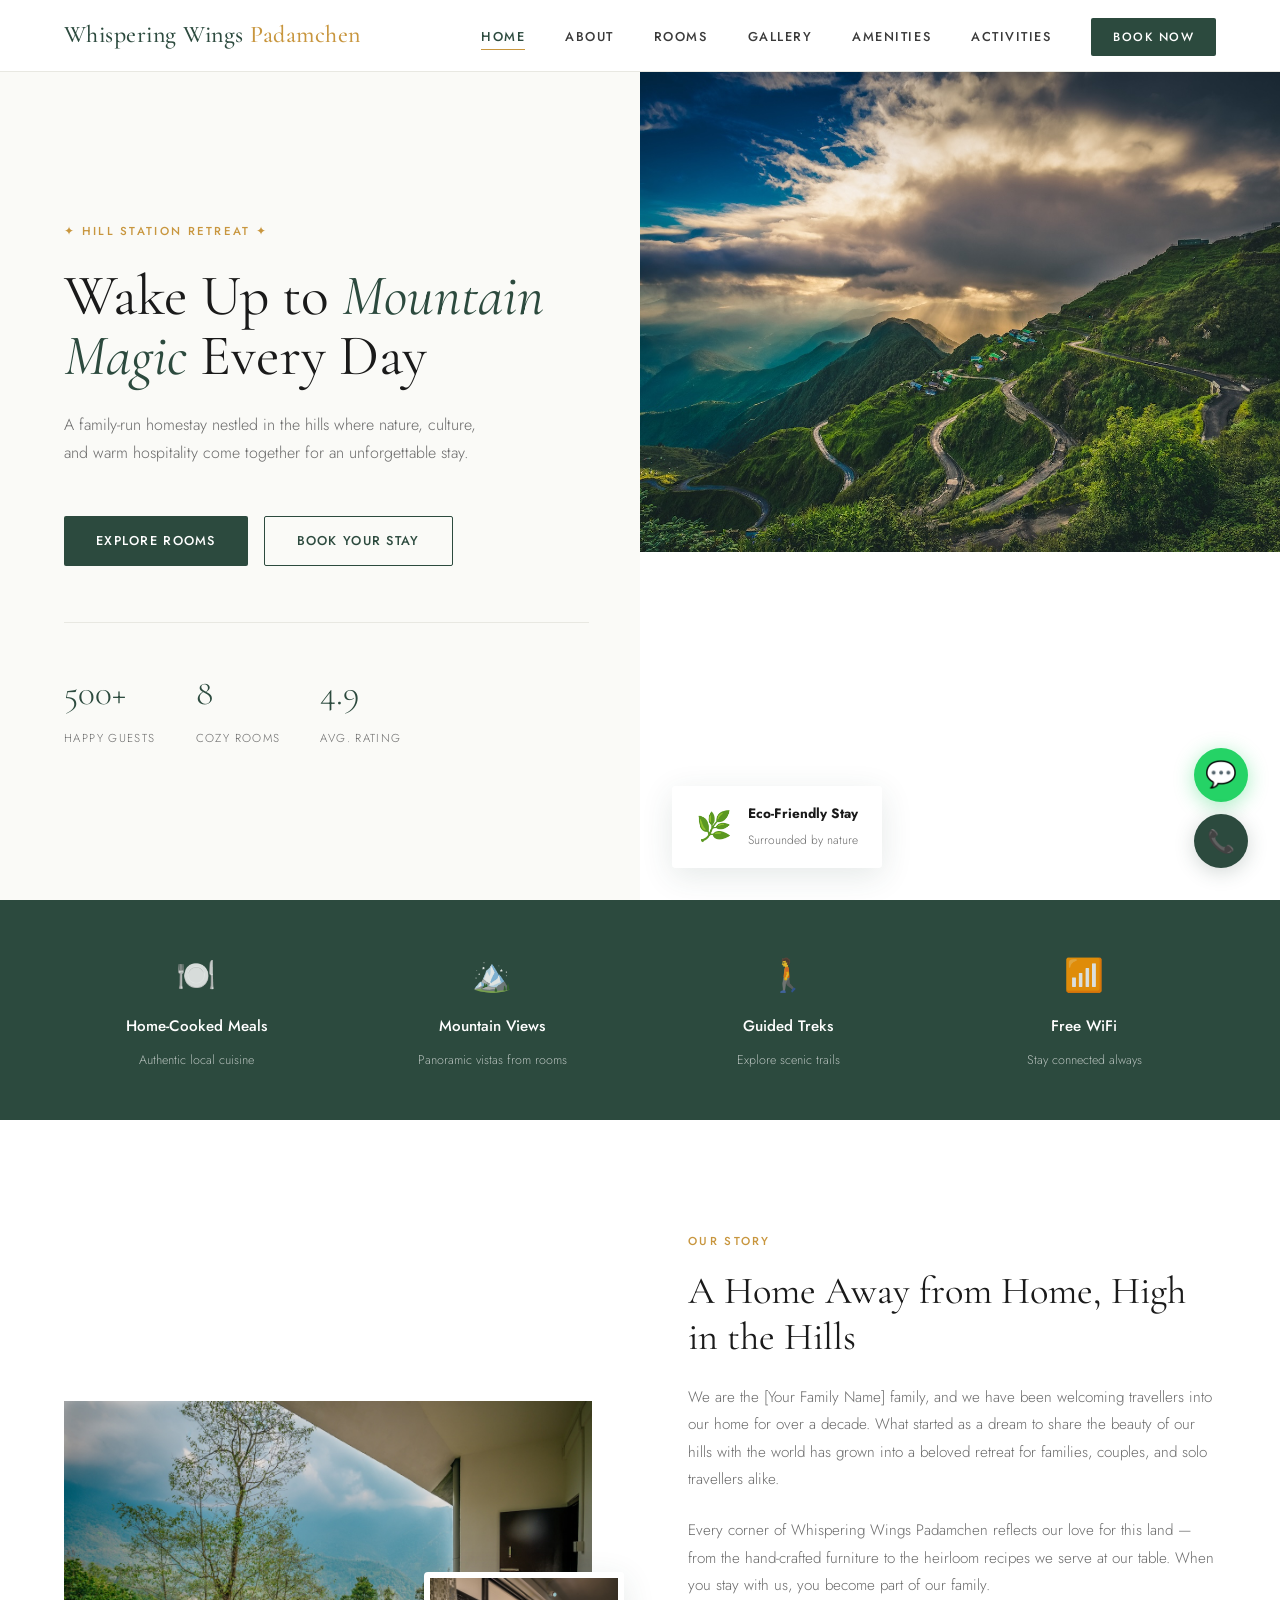
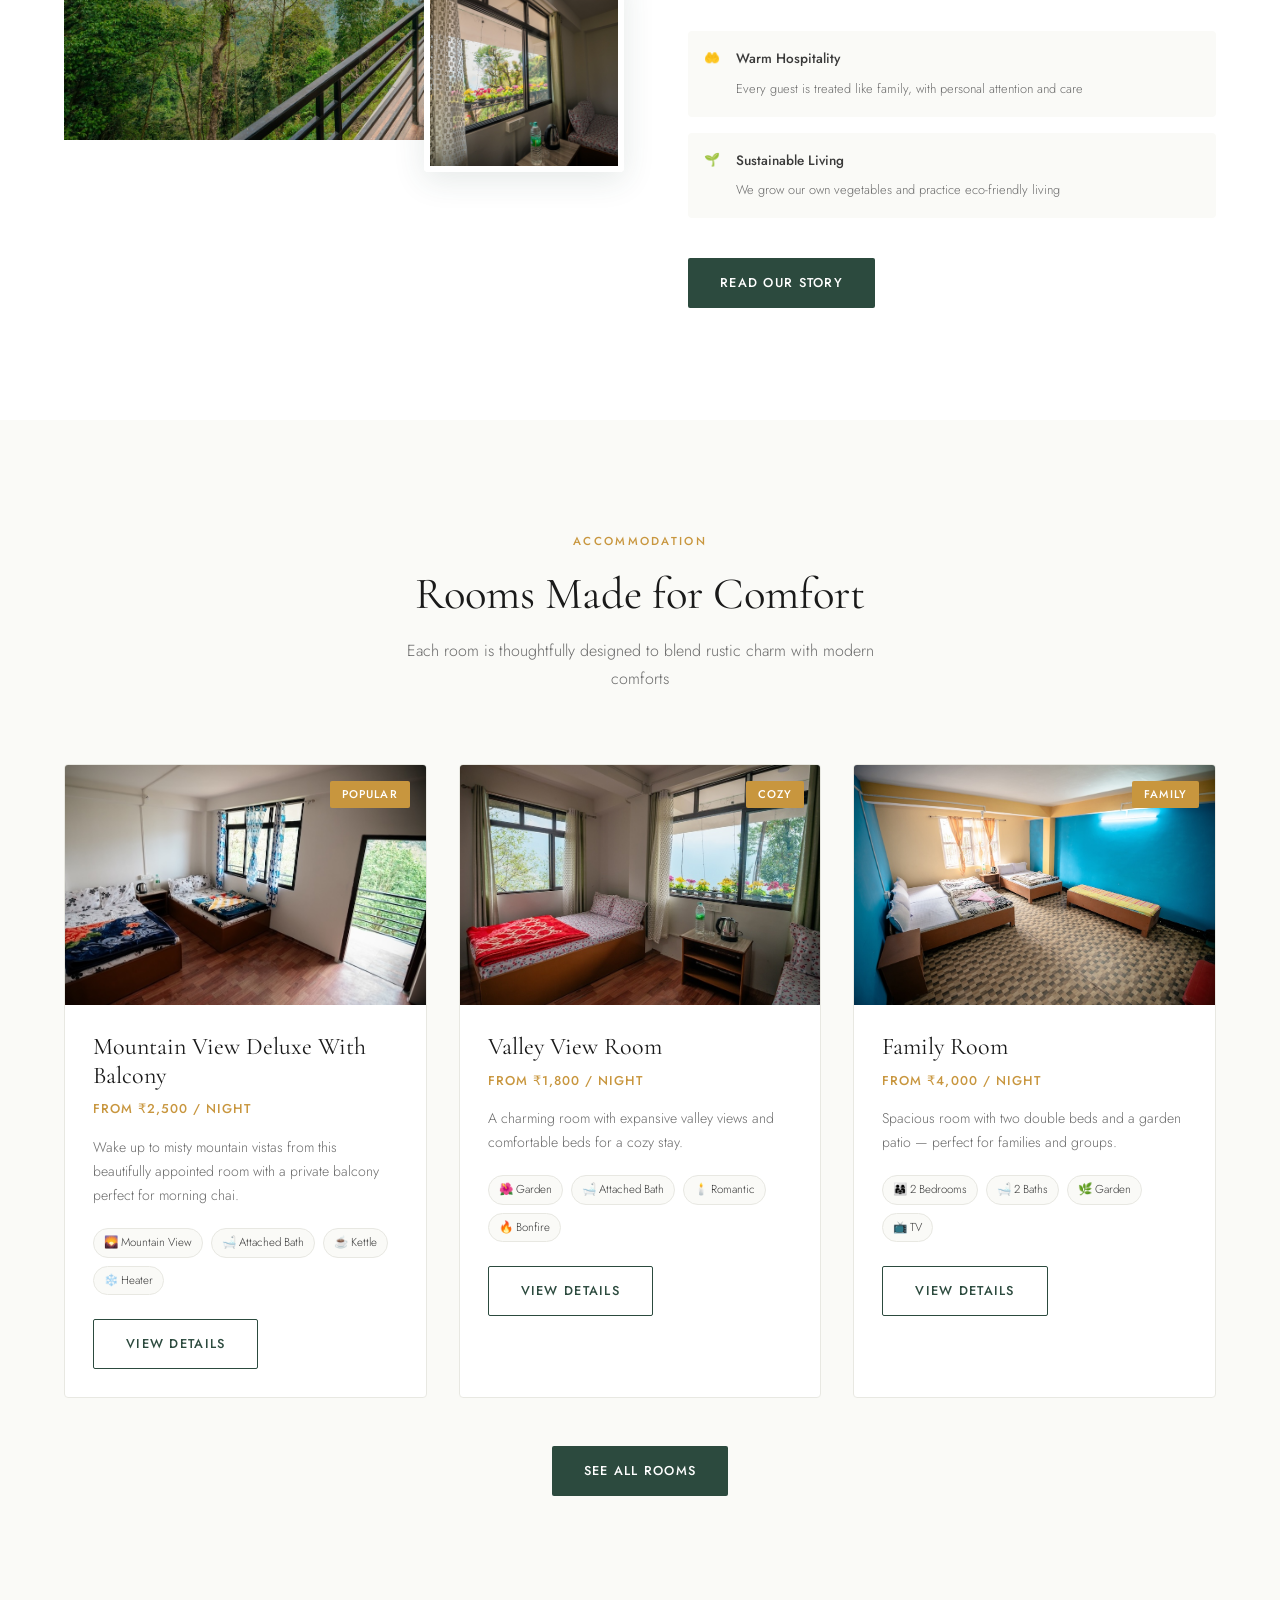
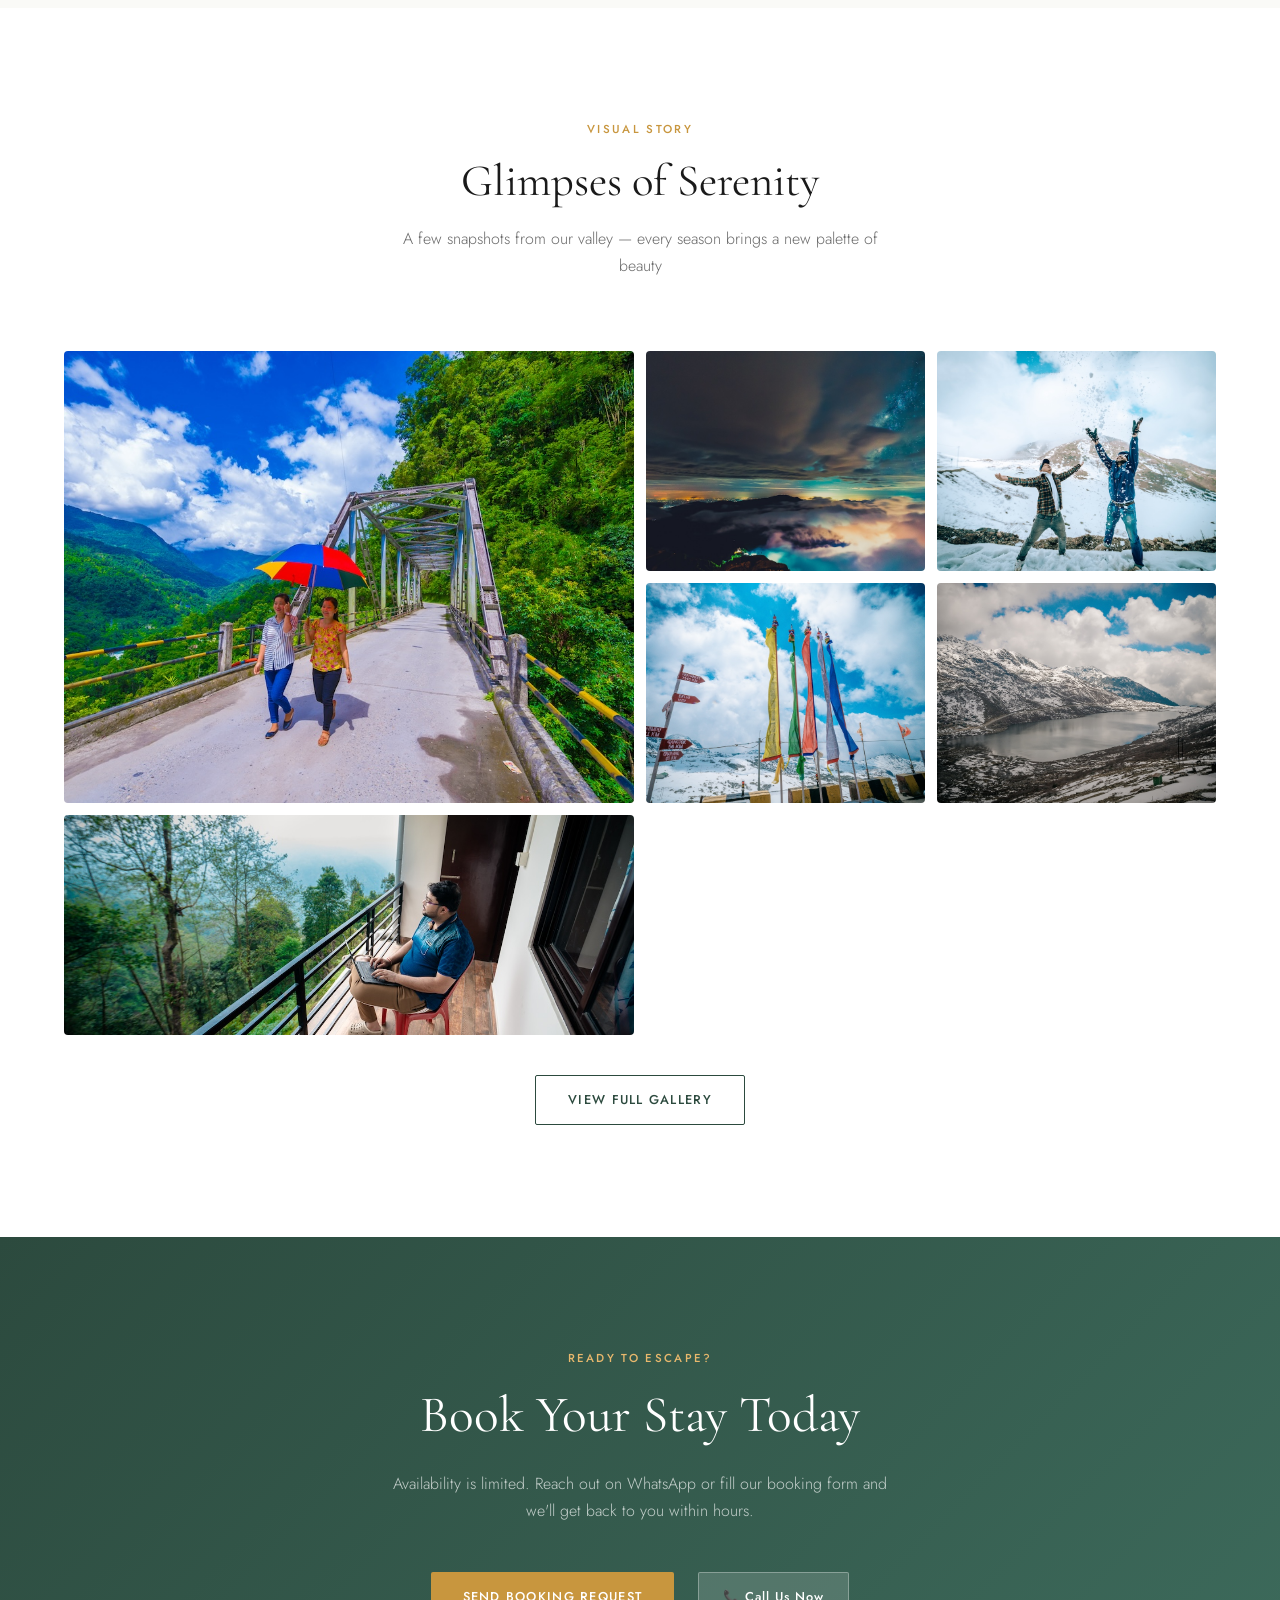
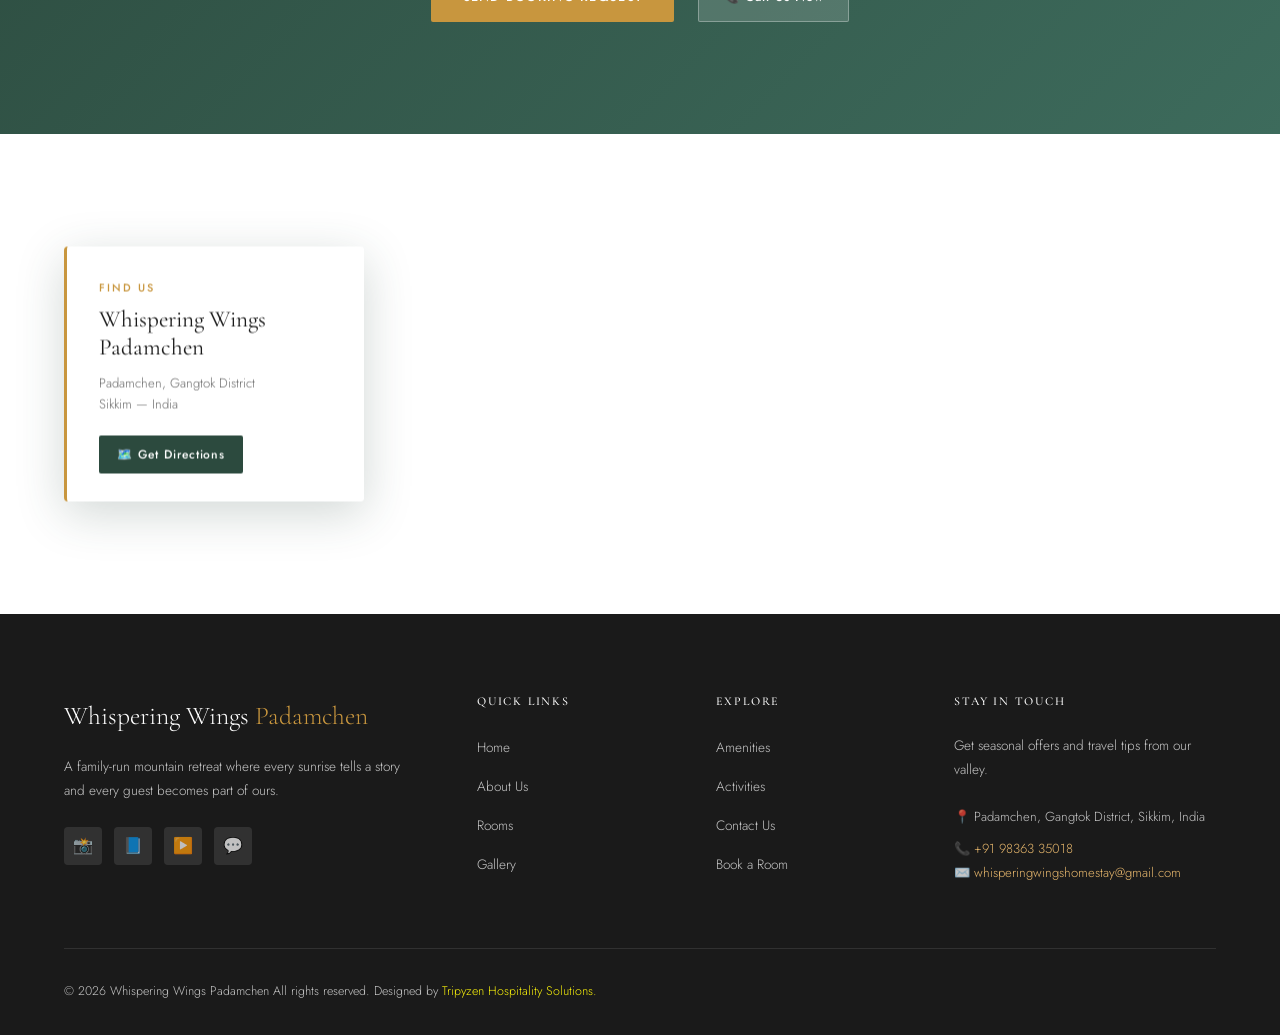
==== commit 3e41c520: "Update index.html" ====
--- a/index.html
+++ b/index.html
@@ -638,7 +638,7 @@
     </div>
   </div>
   <div class="footer-bottom">
-    <p>© 2026 Whispering Wings Padamchen All rights reserved. Designed by <a href="mailto:tripyzen@gmail.com" style="color:blue;">Tripyzen Hospitality Solutions.</a></p>
+    <p>© 2026 Whispering Wings Padamchen All rights reserved. Designed by <a href="mailto:tripyzen@gmail.com" style="color:#faf20a;">Tripyzen Hospitality Solutions.</a></p>
     <!-- <div class="footer-bottom-links">
       <a href="#">Privacy Policy</a>
       <a href="#">Terms of Stay</a>
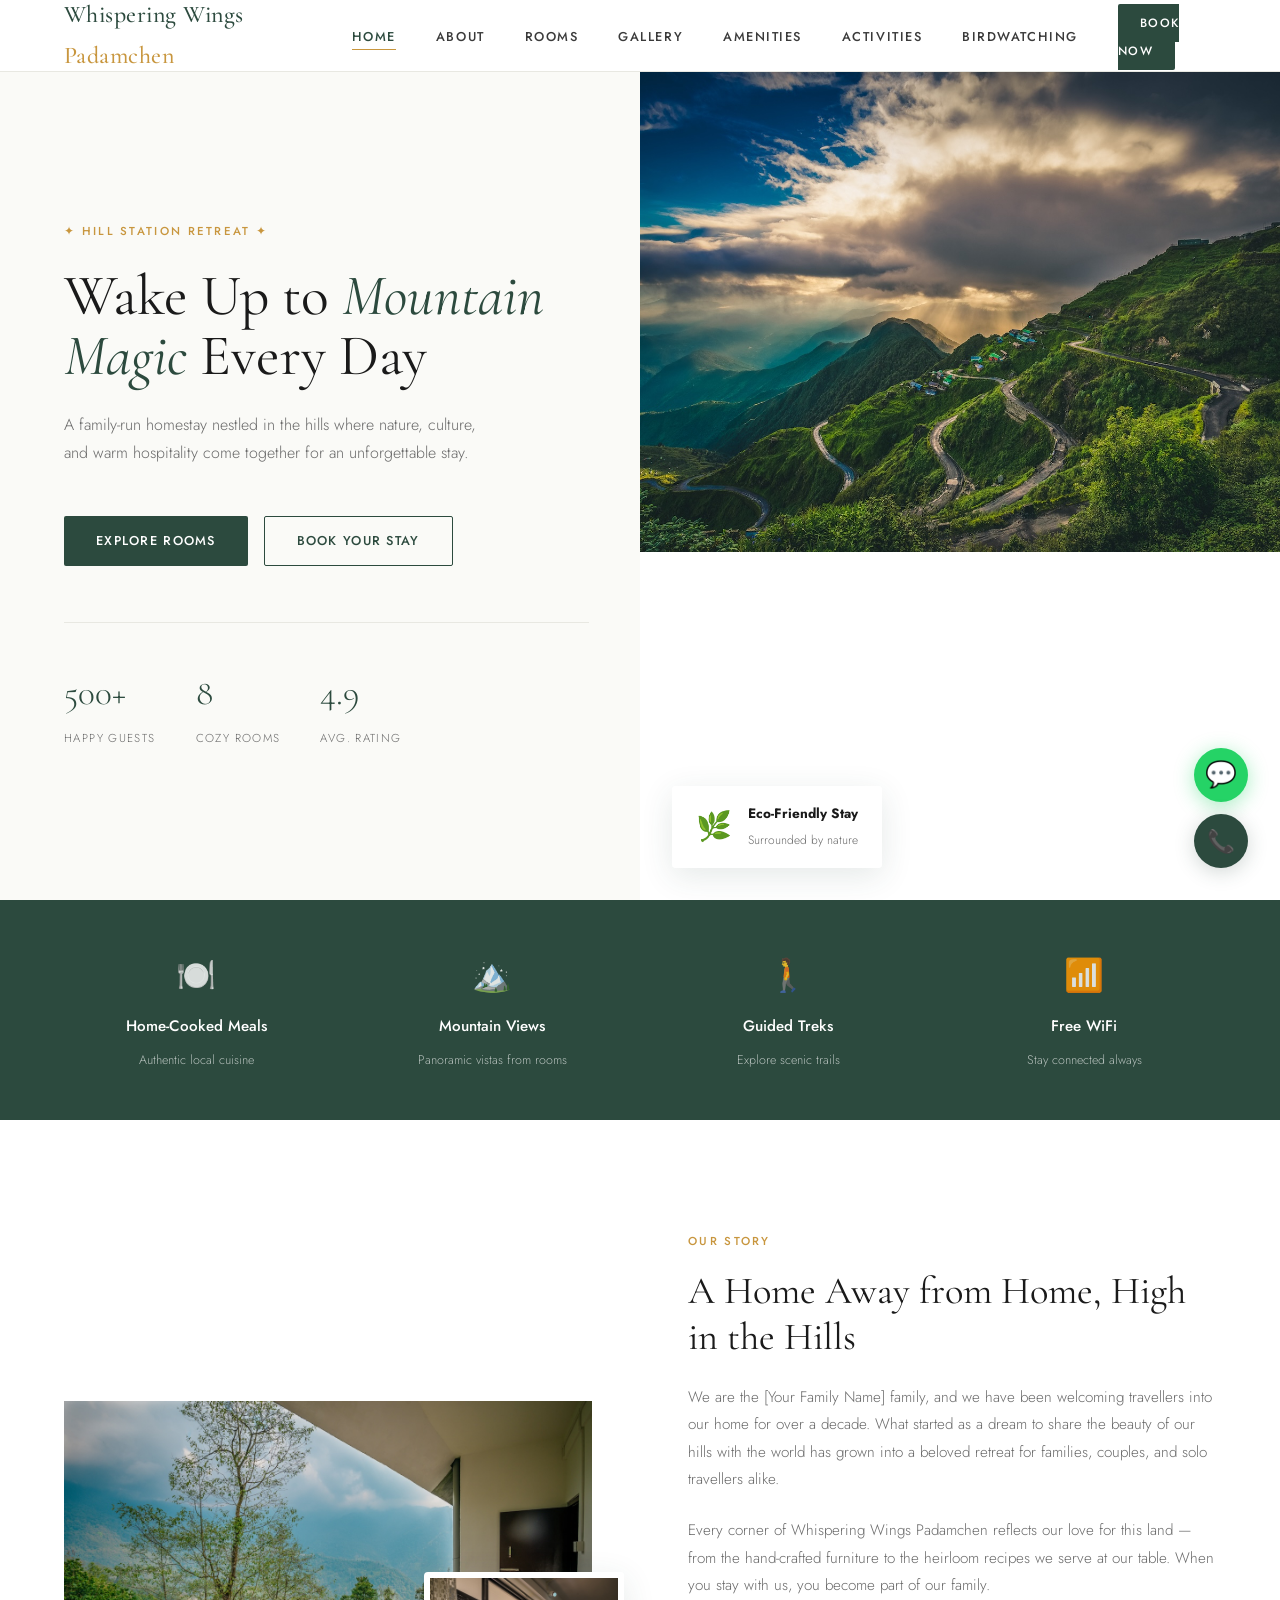
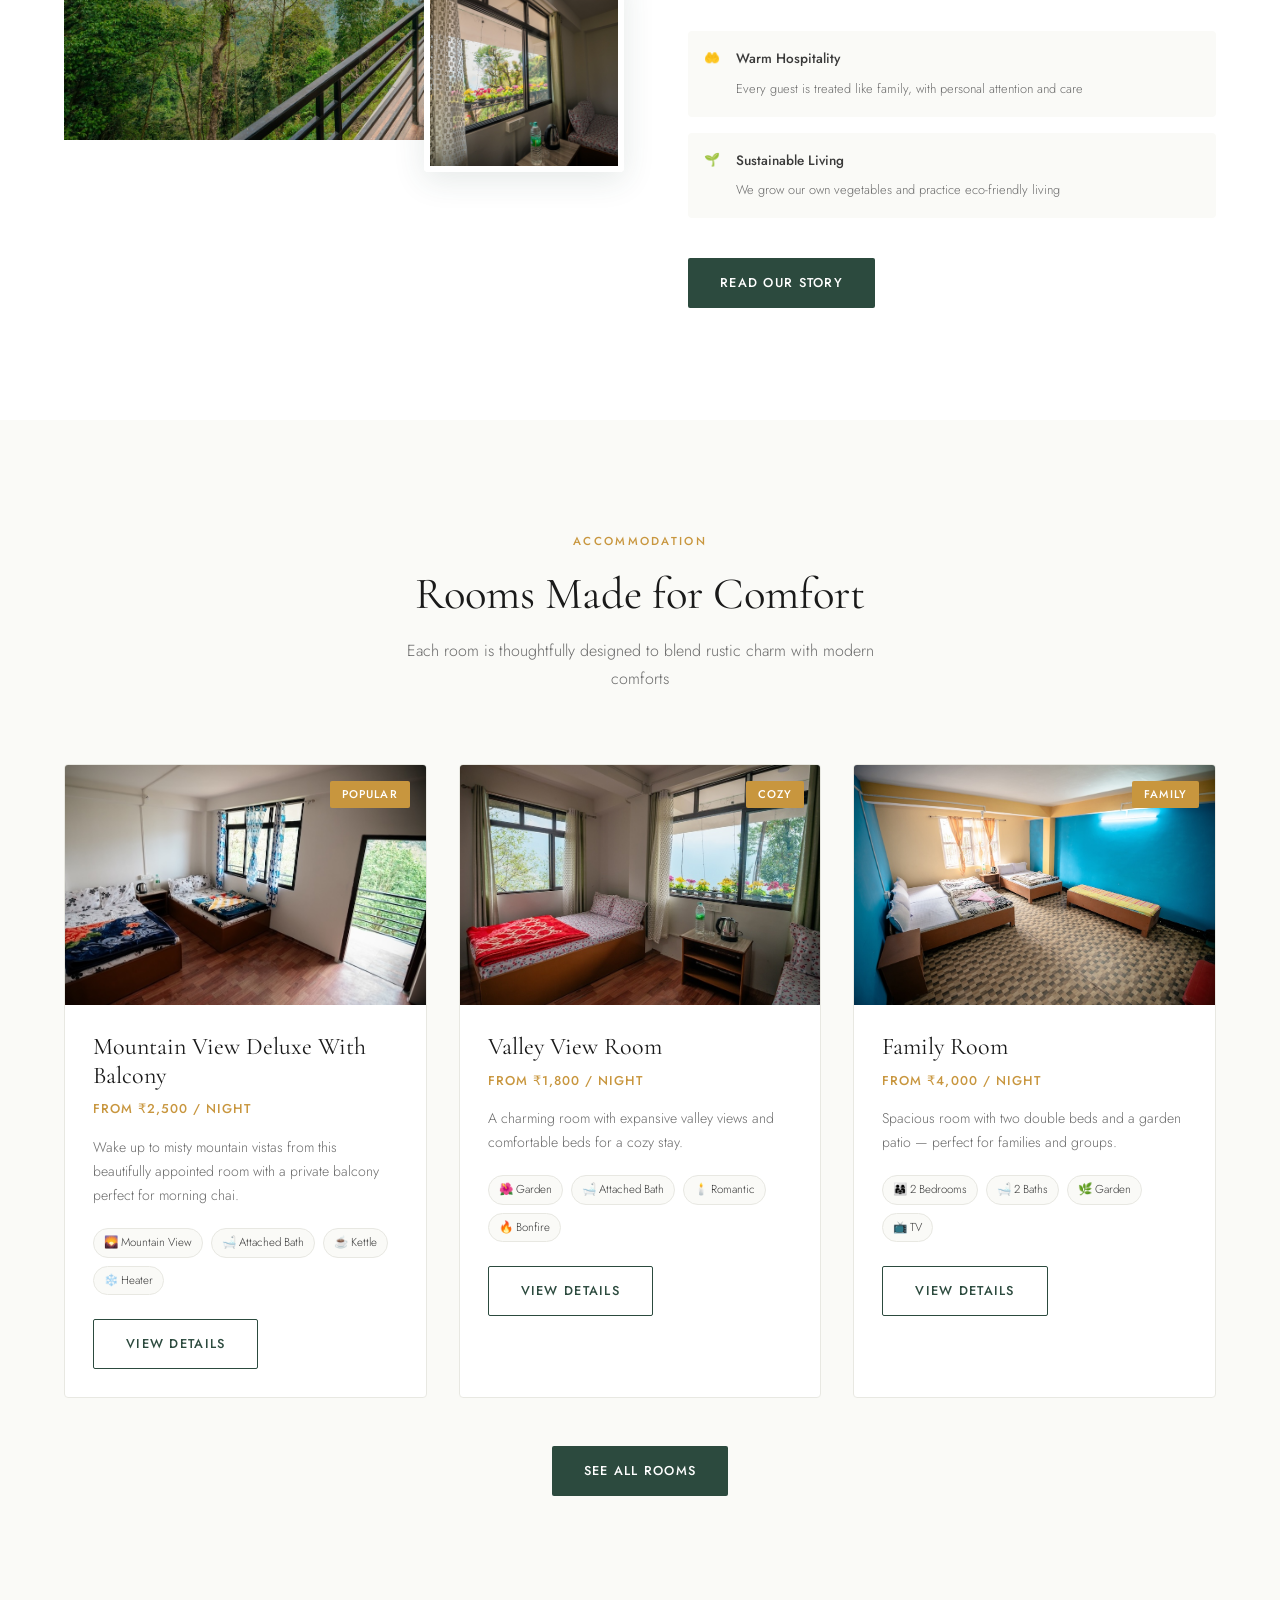
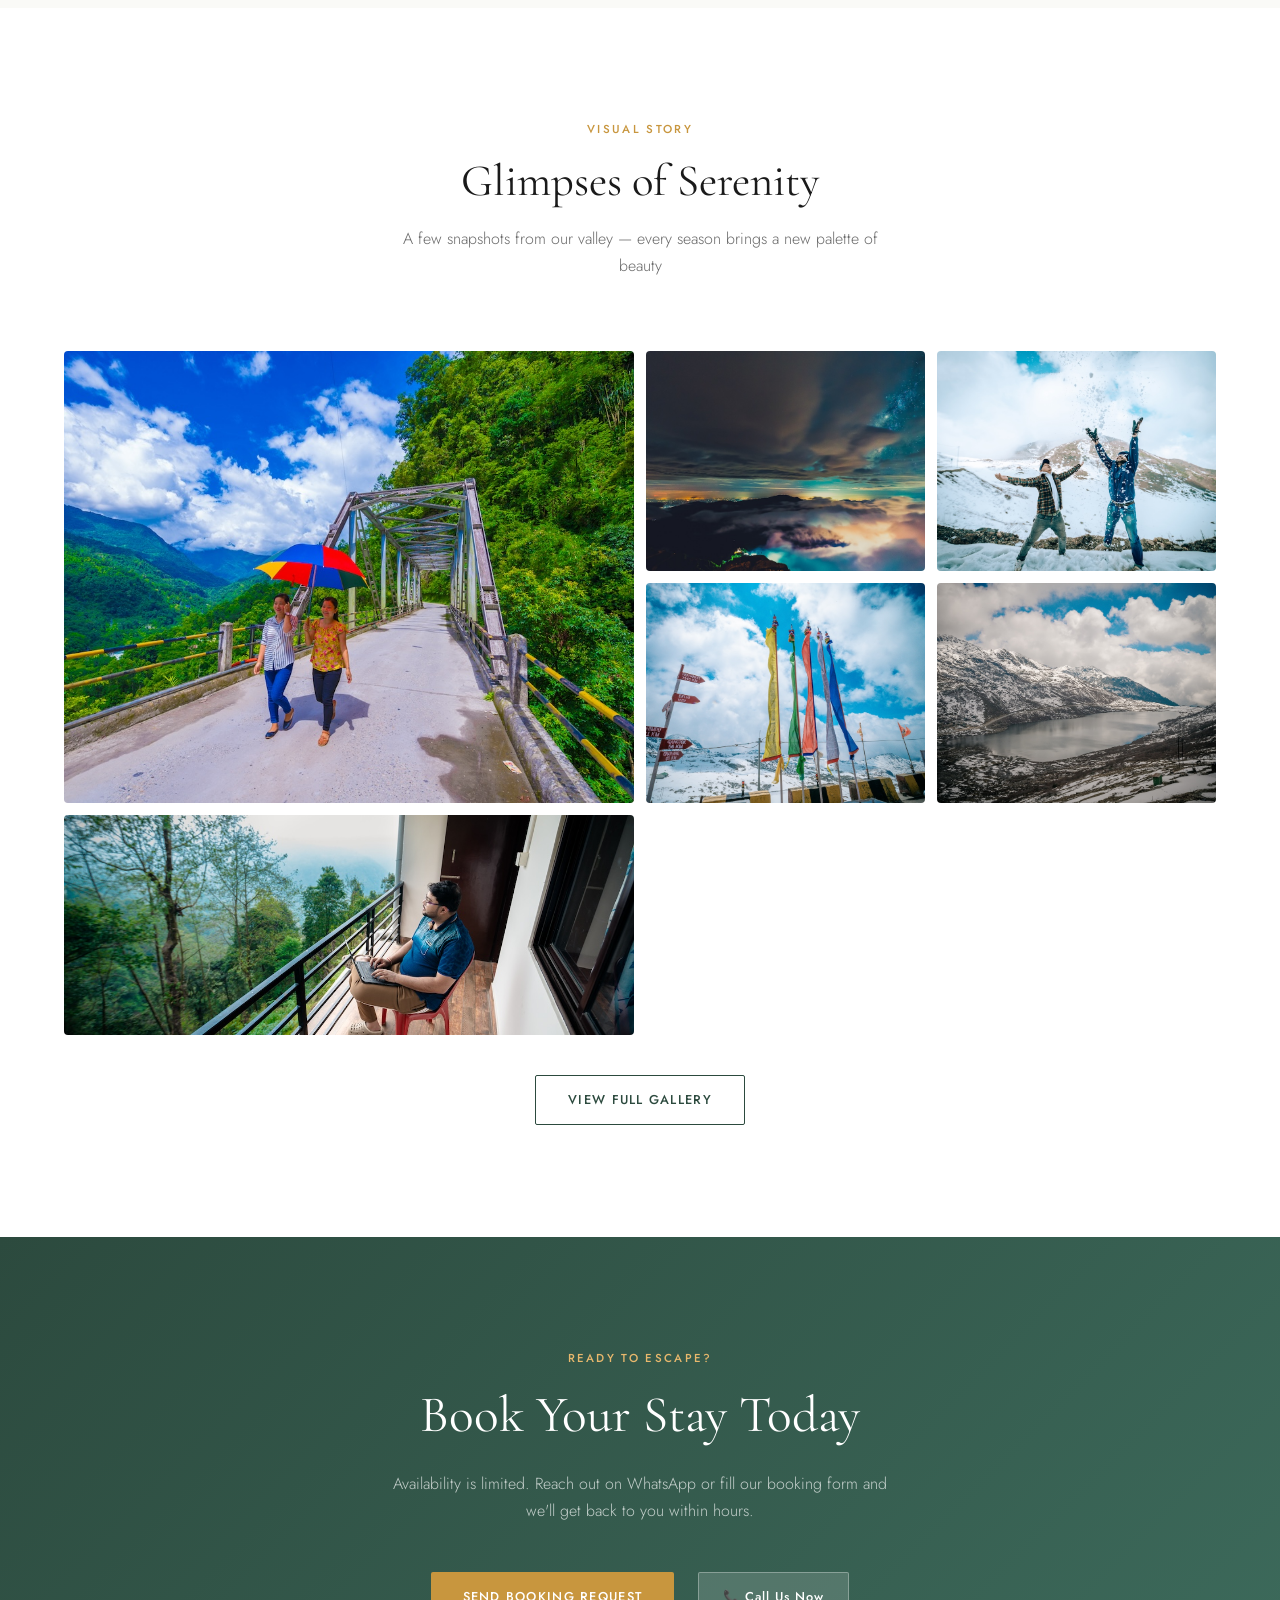
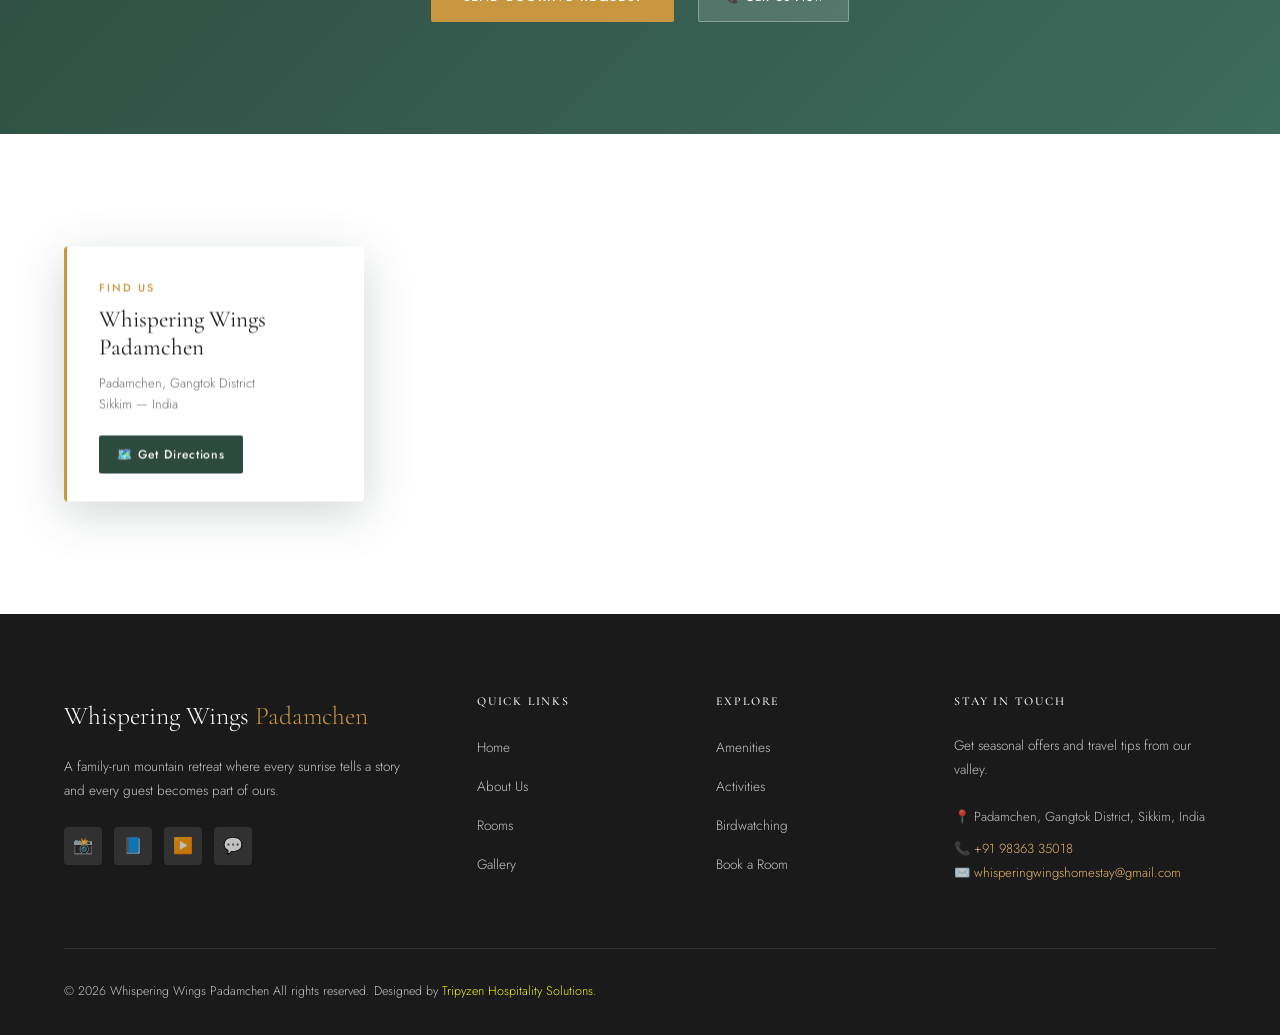
==== commit 32c7c507: "Update index.html" ====
--- a/index.html
+++ b/index.html
@@ -201,6 +201,7 @@
     <li><a href="amenities.html">Amenities</a></li>
     <!-- <li><a href="reviews.html">Reviews</a></li> -->
     <li><a href="activities.html">Activities</a></li>
+    <li><a href="birdwatching.html">Birdwatching</a></li>
     <li><a href="contact.html" class="nav-cta">Book Now</a></li>
   </ul>
   <div class="hamburger" id="hamburger"><span></span><span></span><span></span></div>
@@ -214,6 +215,7 @@
   <a href="amenities.html">Amenities</a>
   <!-- <a href="reviews.html">Reviews</a> -->
   <a href="activities.html">Activities</a>
+  <a href="birdwatching.html">Birdwatching</a>
   <a href="contact.html" class="mobile-cta">Book Now</a>
 </div>
 
@@ -582,7 +584,7 @@
     </p>
     <a
       class="map-directions-btn"
-      href="https://www.openstreetmap.org/directions?to=27.211920,88.620641"
+      href="https://www.openstreetmap.org/directions?to=27.2368145,88.7673302"
       target="_blank"
       rel="noopener"
     >
@@ -619,7 +621,7 @@
         <!-- <li><a href="reviews.html">Guest Reviews</a></li> -->
         <li><a href="amenities.html">Amenities</a></li>
         <li><a href="activities.html">Activities</a></li>
-        <li><a href="contact.html">Contact Us</a></li>
+        <li><a href="birdwatching.html">Birdwatching</a></li>
         <li><a href="contact.html">Book a Room</a></li>
       </ul>
     </div>
@@ -680,8 +682,8 @@
   // 📍 UPDATE THESE COORDINATES TO YOUR REAL LOCATION
   //    Example below: Rishikesh area, Uttarakhand
   // ─────────────────────────────────────────────
-  const LAT  = 27.211920;
-  const LNG  = 88.620641;
+  const LAT  = 27.2368145;
+  const LNG  = 88.7673302;
   const ZOOM = 13;
 
   // Custom forest-green pin using SVG
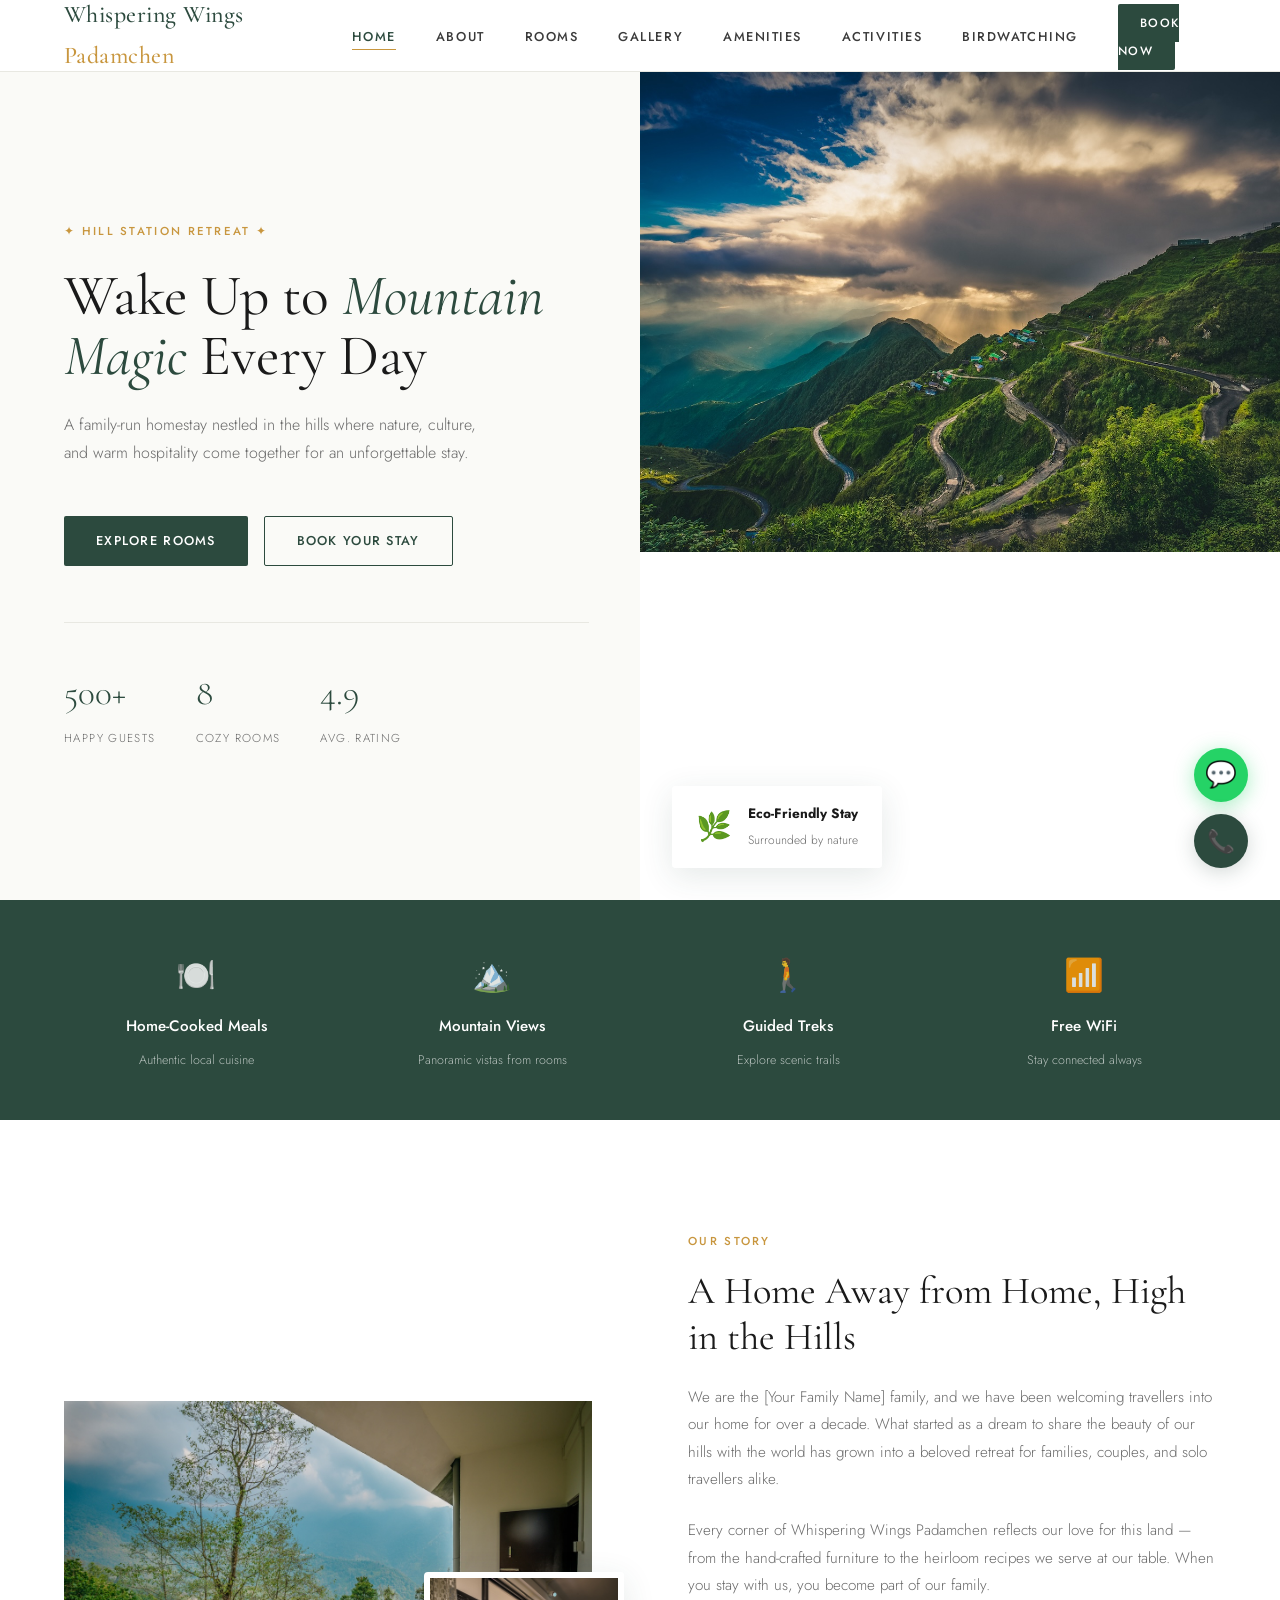
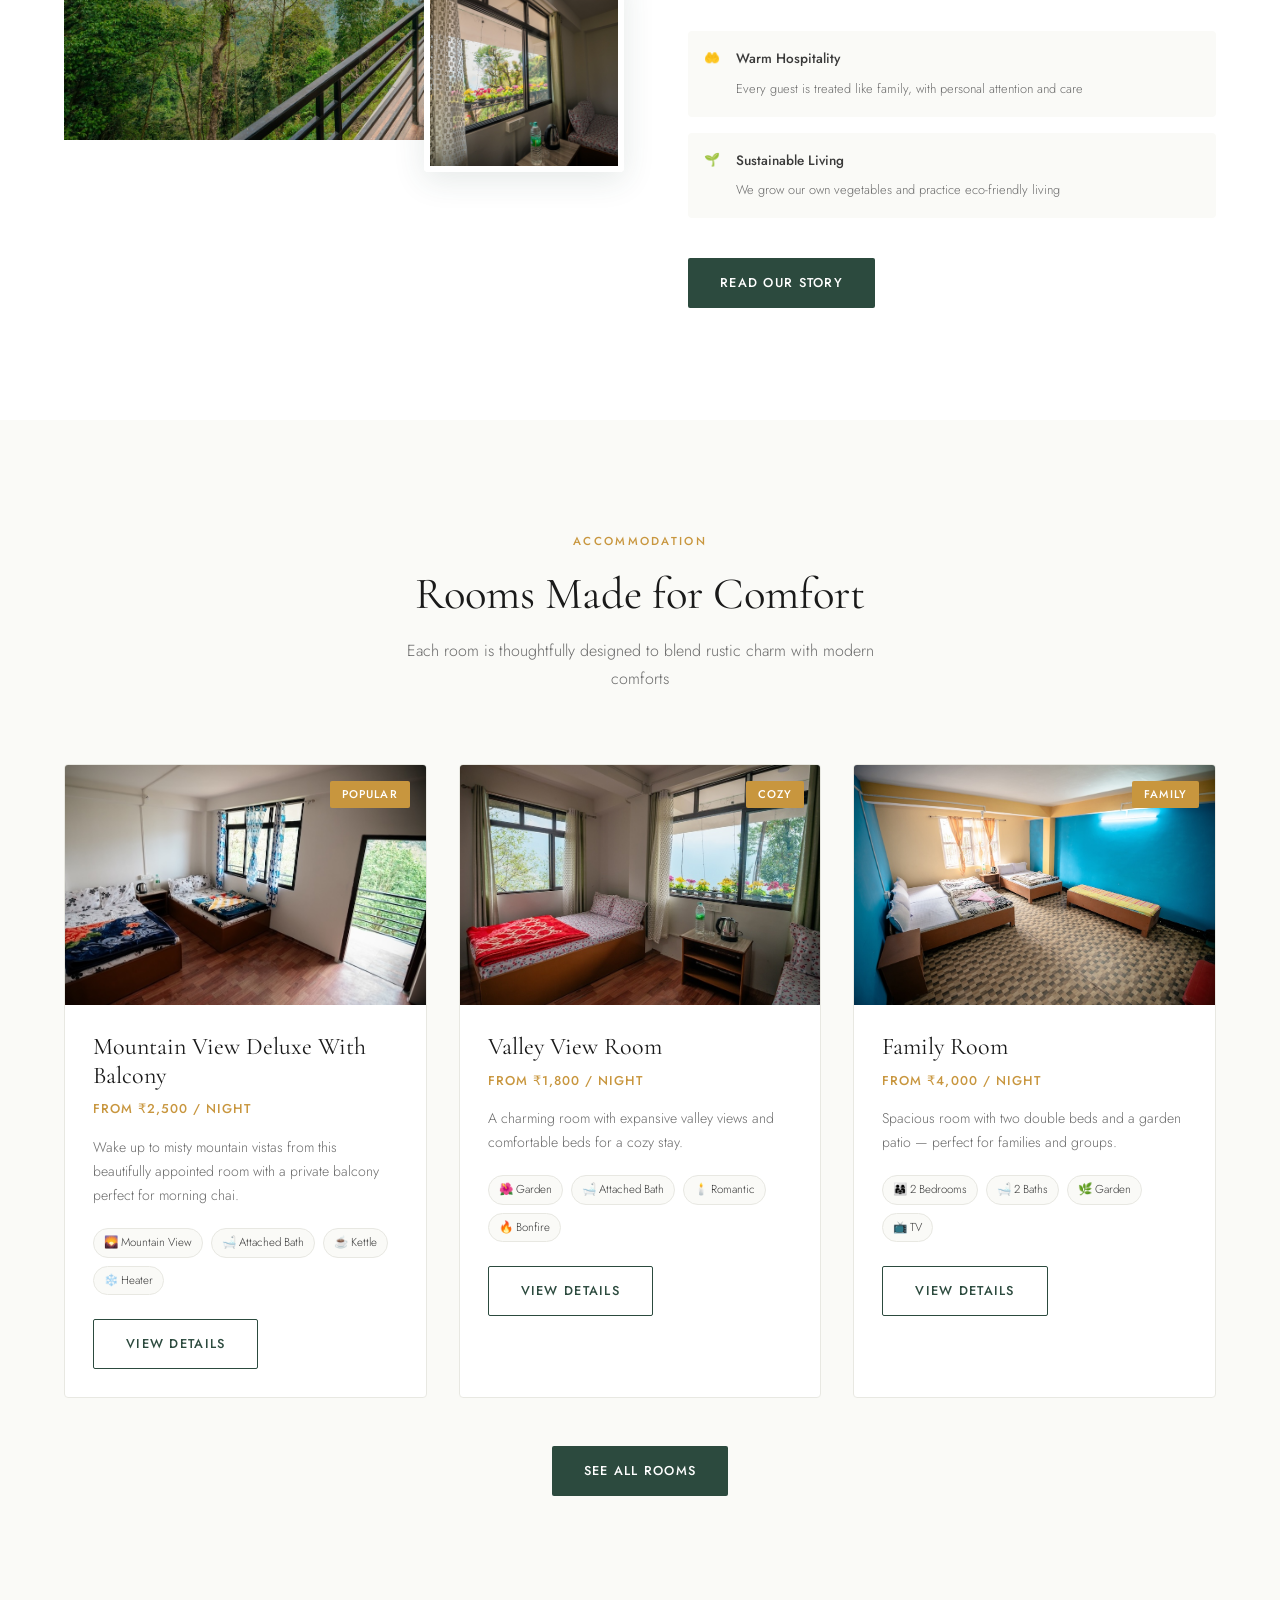
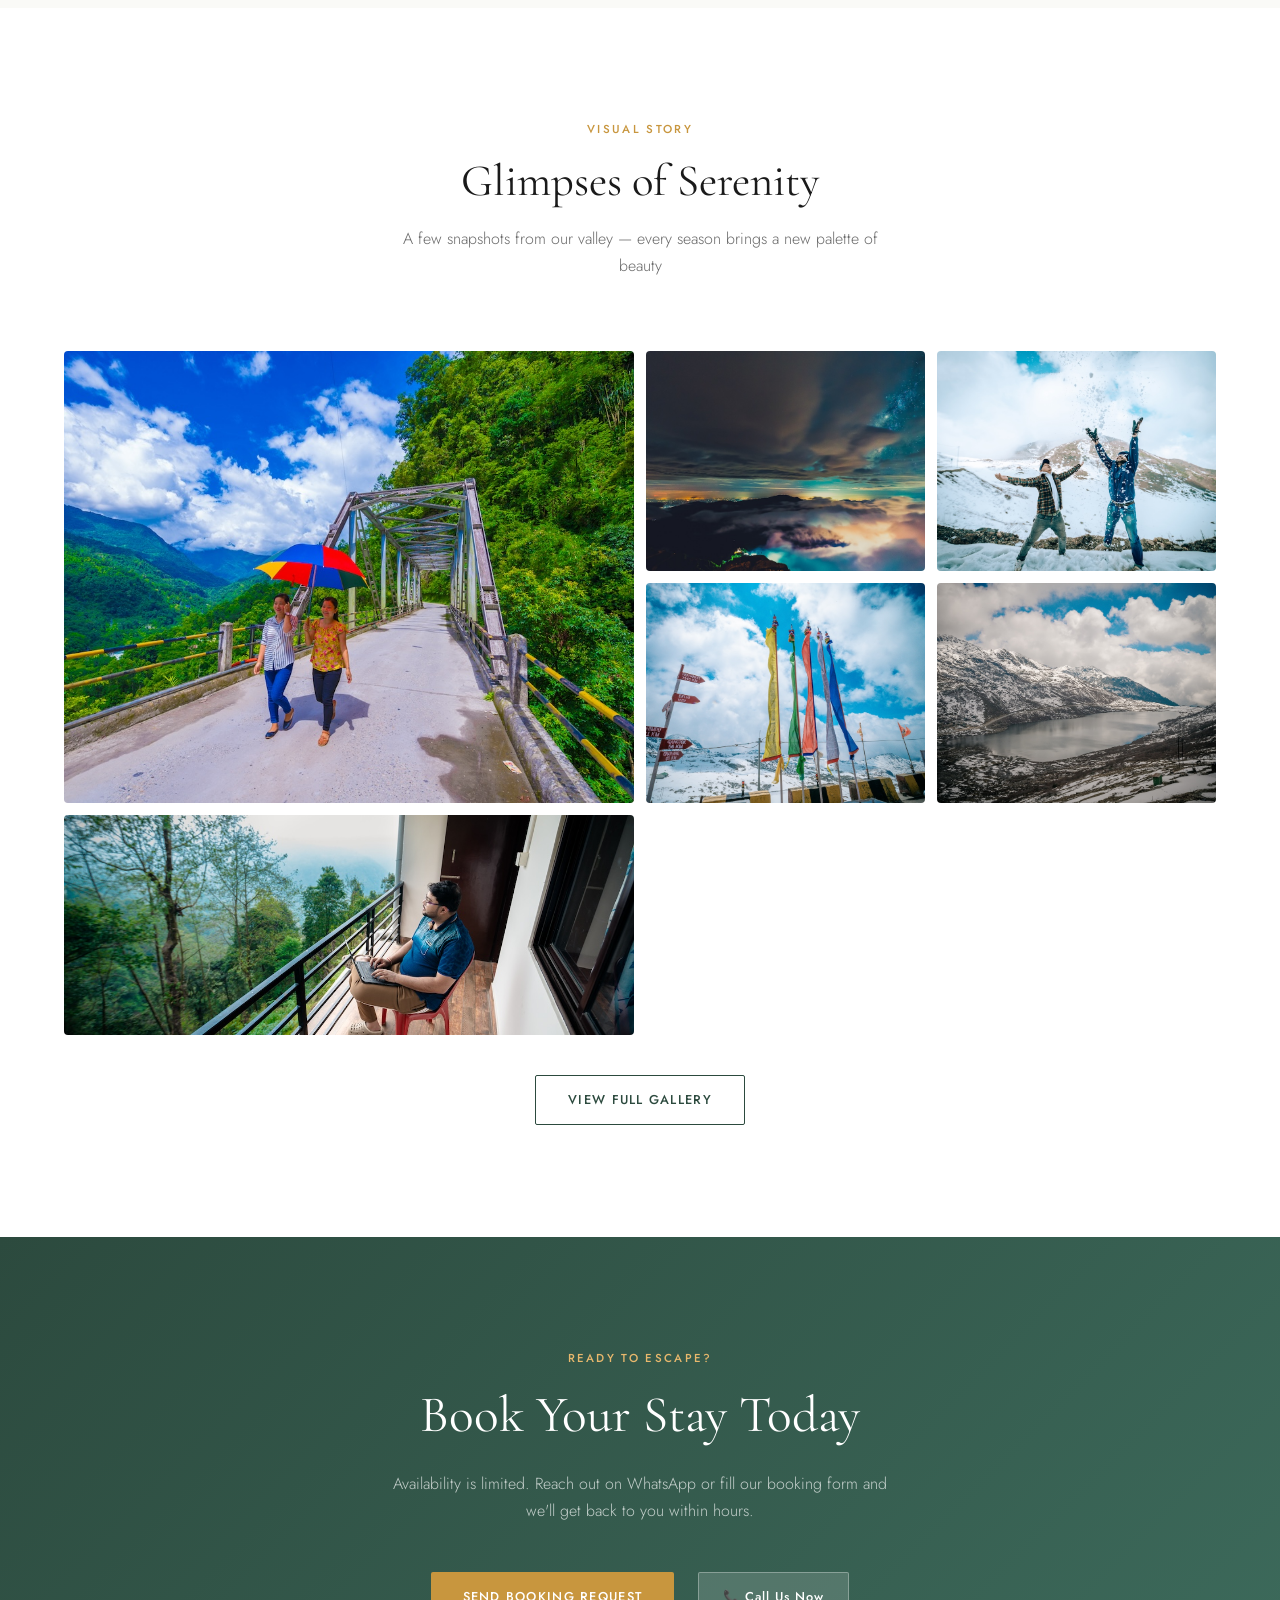
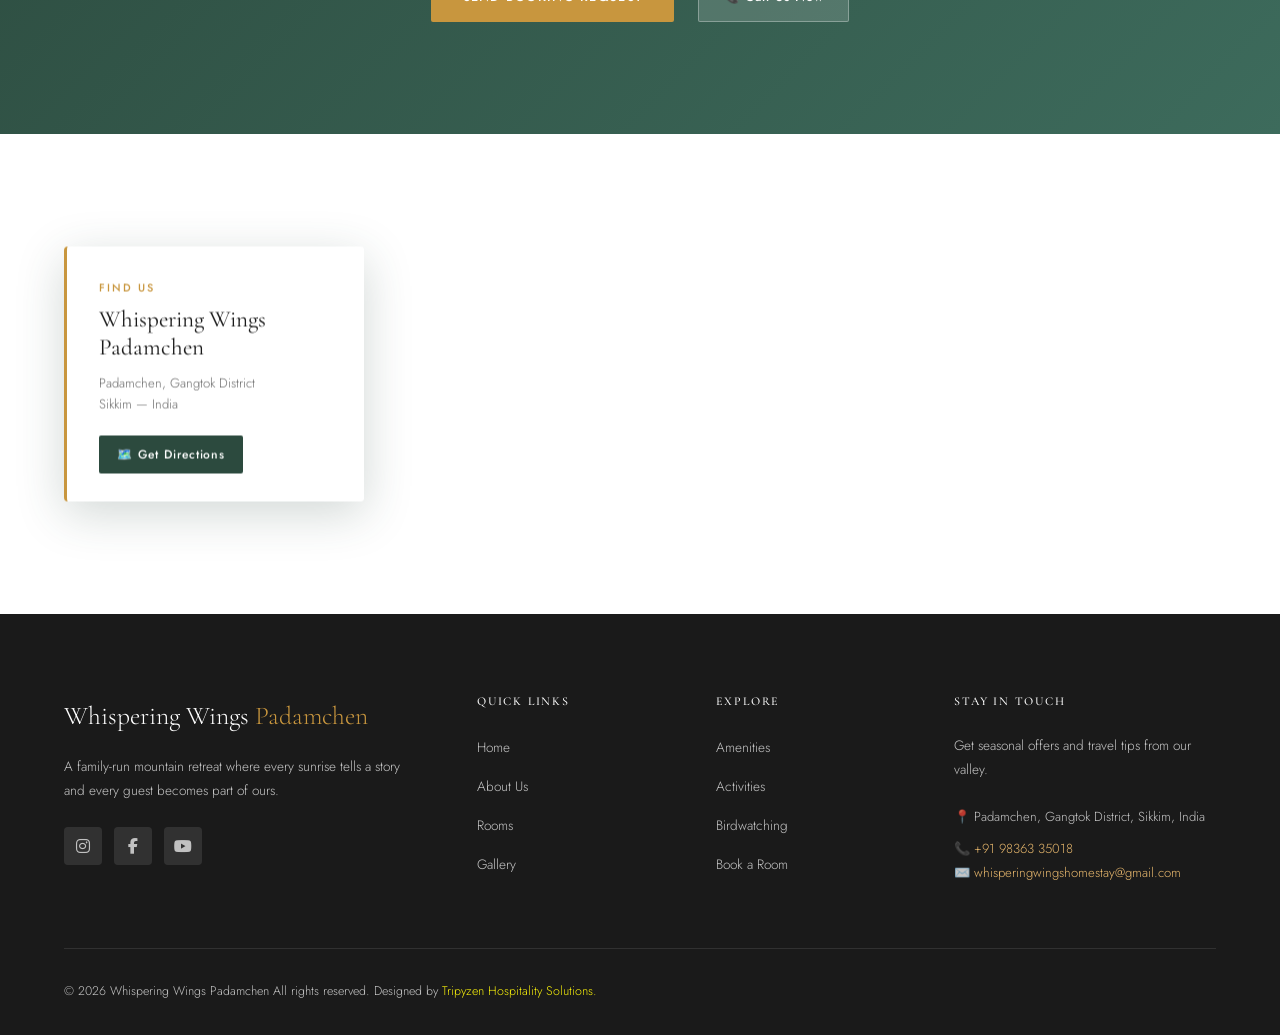
==== commit 8707667a: "Update index.html" ====
--- a/index.html
+++ b/index.html
@@ -9,6 +9,7 @@
   <meta property="og:title" content="Whispering Wings Padamchen" />
   <meta property="og:description" content="Your perfect mountain escape. Authentic, warm, and unforgettable." />
   <link rel="stylesheet" href="css/style.css" /> 
+  <link rel="stylesheet" href="https://cdnjs.cloudflare.com/ajax/libs/font-awesome/6.5.2/css/all.min.css">
   <link rel="icon" href="data:image/svg+xml,<svg xmlns='http://www.w3.org/2000/svg' viewBox='0 0 100 100'><text y='.9em' font-size='90'>🌿</text></svg>" />
   <!-- Leaflet CSS -->
   <link rel="stylesheet" href="https://unpkg.com/leaflet@1.9.4/dist/leaflet.css" />
@@ -600,10 +601,29 @@
       <div class="logo">Whispering Wings <span>Padamchen</span></div>
       <p>A family-run mountain retreat where every sunrise tells a story and every guest becomes part of ours.</p>
       <div class="social-links">
-        <a href="https://instagram.com/YOURHANDLE" class="social-link" target="_blank" title="Instagram">📸</a>
-        <a href="https://facebook.com/YOURPAGE" class="social-link" target="_blank" title="Facebook">📘</a>
-        <a href="https://youtube.com/@YOURCHANNEL" class="social-link" target="_blank" title="YouTube">▶️</a>
-        <a href="https://wa.me/919836335018" class="social-link" target="_blank" title="WhatsApp">💬</a>
+        <a href="https://instagram.com/whisperingwingspadamchen"
+           target="_blank"
+           rel="noopener noreferrer"
+           class="social-link"
+           aria-label="Instagram">
+          <i class="fa-brands fa-instagram"></i>
+        </a>
+      
+        <a href="https://www.facebook.com/profile.php?id=61590148835996"
+           target="_blank"
+           rel="noopener noreferrer"
+           class="social-link"
+           aria-label="Facebook">
+          <i class="fa-brands fa-facebook-f"></i>
+        </a>
+      
+        <a href="https://youtube.com/@whisperingwingspadamchen"
+           target="_blank"
+           rel="noopener noreferrer"
+           class="social-link"
+           aria-label="YouTube">
+          <i class="fa-brands fa-youtube"></i>
+        </a>
       </div>
     </div>
     <div class="footer-col">
